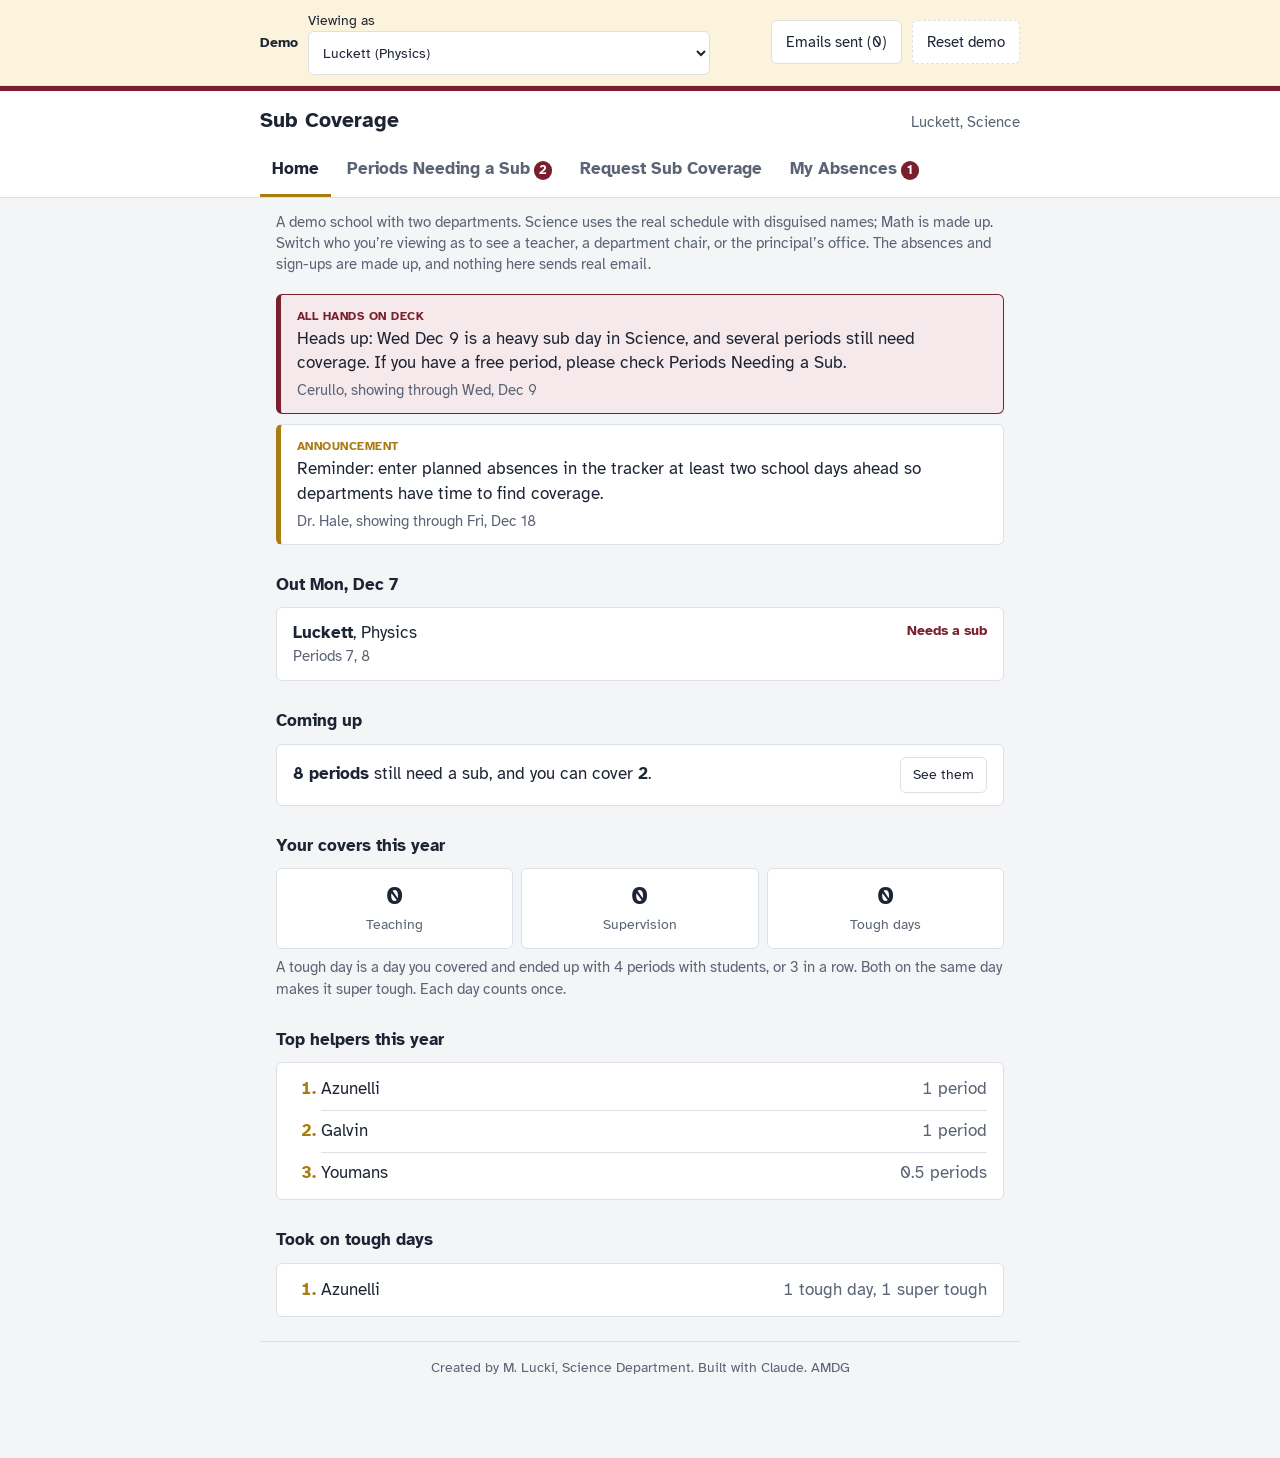
==== sub-tracker/index.html @ d4decafa "add sub coverage demo" ====
<!DOCTYPE html>
<html lang="en">
<head>
<meta charset="utf-8">
<meta name="viewport" content="width=device-width, initial-scale=1, viewport-fit=cover">
<title>Sub Coverage – Demo</title>
<meta name="robots" content="noindex">
<meta name="color-scheme" content="light only">
<link rel="preconnect" href="https://fonts.googleapis.com">
<link href="https://fonts.googleapis.com/css2?family=Atkinson+Hyperlegible:wght@400;700&display=swap" rel="stylesheet">
<style>
:root{
  --bg:#F4F5F7; --surface:#FFFFFF; --ink:#1D2433; --muted:#5B6475; --line:#DCE0E7;
  --maroon:#7A1F2E; --maroon-soft:#F6E9EB; --gold:#A87C12; --gold-soft:#FBF3DC;
  --ok:#2E6B4E; --ok-soft:#E5F2EA; --warn:#9A5200; --cell:#2A3142;
  --need:#2F5E9E; --can:#2E7D4F; --classfill:#C9CED7; --stripe:#9AA2AF;
  color-scheme:light;
}
/* Light mode only, on purpose */
*{box-sizing:border-box}
:root{box-sizing:border-box;padding-top:env(safe-area-inset-top,0px);padding-bottom:env(safe-area-inset-bottom,0px)}
html{scroll-padding-top:env(safe-area-inset-top,0px)}
.demobar{background:var(--gold-soft);border-bottom:1px solid var(--line);padding:10px 16px}
.demobar .in{max-width:760px;margin:0 auto;display:flex;flex-wrap:wrap;gap:10px;align-items:center}
.demobar b{font-size:.9rem}
.demobar select{width:auto;min-width:210px;padding:8px 10px;min-height:44px}
.demobar .grow{flex:1}
.intro{max-width:760px;margin:14px auto 0;padding:0 16px;color:var(--muted);font-size:.92rem}
.mailpanel{position:fixed;inset:0;background:rgba(0,0,0,.45);display:none;z-index:20;padding:calc(env(safe-area-inset-top,0px) + 16px) 12px 16px}
.mailpanel.open{display:block}
.mailbox{max-width:640px;margin:0 auto;max-height:100%;overflow:auto;background:var(--surface);border-radius:10px;border:1px solid var(--line)}
.mailhead{position:sticky;top:0;background:var(--surface);display:flex;justify-content:space-between;align-items:center;padding:12px 16px;border-bottom:1px solid var(--line)}
.mail{padding:12px 16px;border-bottom:1px solid var(--line);font-size:.92rem}
.mail .to{color:var(--muted);font-size:.85rem}
.mail .body{margin-top:6px}
.mail .body ul{margin:6px 0;padding-left:20px}
.mail .body a{color:var(--maroon)}
body{margin:0;background:var(--bg);color:var(--ink);
  font:17px/1.45 "Atkinson Hyperlegible",-apple-system,"Segoe UI",Roboto,sans-serif;-webkit-text-size-adjust:100%}
header{background:var(--surface);border-top:5px solid var(--maroon);border-bottom:1px solid var(--line);padding:14px 18px 0}
.top{max-width:760px;margin:0 auto;display:flex;align-items:baseline;justify-content:space-between;gap:12px;flex-wrap:wrap}
h1{font-size:1.3rem;margin:0}
#who{color:var(--muted);font-size:.95rem}
nav{max-width:760px;margin:12px auto 0;display:flex;gap:4px;overflow-x:auto}
nav button{border:0;background:none;color:var(--muted);font:inherit;font-weight:700;padding:10px 12px 12px;
  border-bottom:3px solid transparent;cursor:pointer;white-space:nowrap;border-radius:0;min-height:44px}
nav button[aria-current="true"]{color:var(--ink);border-bottom-color:var(--gold)}
.badge{display:inline-block;min-width:1.4em;padding:0 .35em;margin-left:4px;border-radius:9px;background:var(--maroon);color:var(--surface);font-size:.8rem;text-align:center}
main{max-width:760px;margin:0 auto;padding:18px 16px 24px}
footer{max-width:760px;margin:0 auto;padding:16px 16px 80px;border-top:1px solid var(--line);color:var(--muted);font-size:.85rem;text-align:center}
h2{font-size:1.05rem;margin:28px 0 10px}
h2:first-child{margin-top:4px}
.hint{color:var(--muted);font-size:.92rem;margin:0 0 12px}
.slot{background:var(--surface);border:1px solid var(--line);border-left:5px solid var(--maroon);border-radius:6px;padding:14px 16px;margin-bottom:12px}
.slot.half{border-left-color:var(--gold)}
.slot.done{border-left-color:var(--ok)}
.when{font-weight:700}
.day{font-size:.8rem;font-weight:700;padding:1px 8px;border-radius:10px;margin:0 4px;vertical-align:1px}
.day.maroon{background:var(--maroon-soft);color:var(--maroon)}
.day.gold{background:var(--gold-soft);color:var(--gold)}
.what{margin-top:2px}
.meta{color:var(--muted);font-size:.92rem;margin-top:4px}
.notes{margin-top:8px;font-size:.95rem;overflow-wrap:anywhere}
.notes a{color:var(--maroon)}
.tags{display:flex;flex-wrap:wrap;gap:6px;margin-top:8px}
.tag{font-size:.82rem;padding:2px 9px;border-radius:10px;border:1px solid var(--line);color:var(--muted)}
.tag.sub{border-color:var(--ok);color:var(--ok)}
.tag.same{border-color:var(--gold);color:var(--gold)}
.warn{color:var(--warn);font-size:.92rem;margin-top:6px;font-weight:700}
.status{float:right;font-size:.85rem;font-weight:700;color:var(--maroon)}
.half .status{color:var(--gold)} .done .status{color:var(--ok)}
.actions{display:flex;flex-wrap:wrap;gap:8px;margin-top:12px}
button{font:inherit;font-size:.95rem;padding:10px 14px;min-height:44px;border-radius:6px;border:1px solid var(--line);
  background:var(--surface);color:var(--ink);cursor:pointer}
button.primary{background:var(--maroon);border-color:var(--maroon);color:var(--surface);font-weight:700}
button.quiet{border-style:dashed}
button.danger{color:var(--maroon)}
button.small{min-height:36px;padding:6px 12px;font-size:.88rem}
button:focus-visible,input:focus-visible,textarea:focus-visible,select:focus-visible,summary:focus-visible{outline:3px solid var(--gold);outline-offset:2px}
body.busy button{opacity:.55;pointer-events:none}

/* Day strip: the person's day with this cover added */
.strip{display:inline-flex;gap:3px;margin-top:8px;vertical-align:middle}
.cell{width:30px;height:30px;border-radius:4px;border:1.5px solid var(--cell);position:relative;display:flex;align-items:center;justify-content:center;font-size:.72rem;font-weight:700;color:var(--muted)}
.cell i{position:absolute;top:-1px;left:3px;font-style:normal;font-size:.6rem;font-weight:400;color:var(--muted)}
.cell.class{background:var(--classfill);border-color:var(--classfill)}
.cell.cover{background:repeating-linear-gradient(45deg,var(--stripe) 0 3px,transparent 3px 7px);border-color:var(--stripe);border-style:dashed}
.cell.new{background:var(--can);border-color:var(--can)}
.cell.class i{color:var(--ink)}
.cell.new i{color:var(--surface)}
.cell.lunch{border-style:dotted}
.legend{display:flex;flex-wrap:wrap;gap:14px;font-size:.85rem;color:var(--muted);margin:-4px 0 14px}
.legend span{display:inline-flex;align-items:center;gap:6px}
.legend .cell{width:16px;height:16px}

.people{list-style:none;padding:0;margin:8px 0 0}
.people li{padding:10px 0;border-top:1px solid var(--line)}
.people li:first-child{border-top:0}
.person{display:flex;justify-content:space-between;gap:10px;align-items:center;flex-wrap:wrap}
details{margin-top:10px}
summary{cursor:pointer;font-weight:700;color:var(--maroon);padding:6px 0}

/* Request form */
.field{margin-bottom:16px}
.field label{display:block;font-weight:700;margin-bottom:6px}
input[type=date],input[type=month],textarea,input[type=text],select{font:inherit;width:100%;padding:10px 12px;border:1px solid var(--line);border-radius:6px;background:var(--surface);color:var(--ink)}
textarea{min-height:70px;resize:vertical}
.seg{display:inline-flex;border:1px solid var(--line);border-radius:6px;overflow:hidden}
.seg button{border:0;border-radius:0;min-width:96px}
.seg button + button{border-left:1px solid var(--line)}
.seg button[aria-pressed="true"]{background:var(--ink);color:var(--surface);font-weight:700}
.dayblock{border:1px solid var(--line);border-radius:8px;padding:14px;margin-bottom:14px;background:var(--bg)}
.dayhead{display:flex;justify-content:space-between;align-items:center;margin-bottom:10px}
.prow{background:var(--surface);border:1px solid var(--line);border-radius:6px;padding:12px 14px;margin-bottom:8px}
.prow.on{border-color:var(--maroon);box-shadow:inset 4px 0 0 var(--maroon)}
.prow .ptoggle{width:100%;text-align:left;border:0;padding:4px 0;min-height:40px;background:none;display:flex;justify-content:space-between;align-items:center}
.check{width:24px;height:24px;border:2px solid var(--line);border-radius:5px;display:inline-flex;align-items:center;justify-content:center;font-weight:700;flex:none}
.on .check{background:var(--maroon);border-color:var(--maroon);color:var(--surface)}
.pdetail{margin-top:10px;display:grid;gap:10px}
.inline{display:flex;align-items:center;gap:10px;font-weight:400}
.inline input{width:22px;height:22px}

/* Home: announcements + who's out */
.ann{background:var(--surface);border:1px solid var(--line);border-left:5px solid var(--gold);border-radius:6px;padding:12px 16px;margin-bottom:10px}
.ann.urgent{border-color:var(--maroon);border-left-width:5px;background:var(--maroon-soft)}
.ann .lvl{font-size:.78rem;font-weight:700;letter-spacing:.04em;text-transform:uppercase;color:var(--gold)}
.ann.urgent .lvl{color:var(--maroon)}
.ann .msg{margin-top:2px;white-space:pre-wrap;overflow-wrap:anywhere}
.ann .msg a{color:var(--maroon)}
.outlist{background:var(--surface);border:1px solid var(--line);border-radius:6px;list-style:none;margin:0;padding:4px 16px}
.outlist li{padding:9px 0;border-top:1px solid var(--line);display:flex;justify-content:space-between;gap:10px;flex-wrap:wrap}
.outlist li:first-child{border-top:0}
.ok{color:var(--ok);font-weight:700;font-size:.88rem}
.needs{color:var(--maroon);font-weight:700;font-size:.88rem}
.callout{display:flex;justify-content:space-between;align-items:center;gap:12px;flex-wrap:wrap;background:var(--surface);border:1px solid var(--line);border-radius:6px;padding:12px 16px}

/* Calendar view of periods needing a sub */
.calday{background:var(--surface);border:1px solid var(--line);border-radius:6px;padding:12px 14px;margin-bottom:10px}
.calrow{display:grid;grid-template-columns:7.5em 1fr;align-items:center;gap:8px;margin-top:8px}
.calrow .lab{font-size:.85rem;color:var(--muted)}
.chips{display:flex;gap:6px}
.chip{width:38px;height:38px;border-radius:6px;border:1.5px solid var(--line);display:flex;align-items:center;justify-content:center;font-weight:700;position:relative;color:var(--muted);font-size:.9rem}
.chip.need{background:var(--need);border-color:var(--need);color:var(--surface)}
.chip.can{background:var(--can);border-color:var(--can);color:var(--surface)}
.chip.class{background:var(--classfill);border-color:var(--classfill);color:var(--ink)}
.chip.cover{background:repeating-linear-gradient(45deg,var(--stripe) 0 4px,transparent 4px 9px);border-color:var(--stripe);border-style:dashed;color:var(--ink)}
.chip.lunch{border-style:dotted}
.chip.lunch::after{content:"L";position:absolute;bottom:1px;right:4px;font-size:.6rem;font-weight:400}
.chip.free{opacity:.6}
.outday{font-size:.9rem;color:var(--muted);font-style:italic}
.chip sup{position:absolute;top:-7px;right:-7px;background:var(--ink);color:var(--surface);border-radius:9px;font-size:.68rem;min-width:18px;height:18px;line-height:18px;text-align:center;padding:0 4px}
.filterbar{display:flex;justify-content:space-between;align-items:center;gap:10px;flex-wrap:wrap;background:var(--gold-soft);border-radius:6px;padding:8px 12px;margin-bottom:12px}

/* Thanks board */
.stats{display:grid;grid-template-columns:repeat(3,1fr);gap:8px}
.stat{background:var(--surface);border:1px solid var(--line);border-radius:6px;padding:12px;text-align:center}
.stat b{display:block;font-size:1.6rem;line-height:1.2}
.stat span{color:var(--muted);font-size:.85rem}
ol.board{background:var(--surface);border:1px solid var(--line);border-radius:6px;margin:0;padding:6px 16px 6px 44px}
ol.board li{padding:8px 0;border-top:1px solid var(--line)}
ol.board li:first-child{border-top:0}
ol.board li::marker{color:var(--gold);font-weight:700}
ol.board .n{float:right;font-variant-numeric:tabular-nums;color:var(--muted)}

.scroll{overflow-x:auto}
table{width:100%;border-collapse:collapse;background:var(--surface);border:1px solid var(--line)}
th,td{padding:9px 10px;text-align:left;border-bottom:1px solid var(--line);white-space:nowrap}
th{font-size:.85rem;color:var(--muted)}
td.n,th.n{text-align:right;font-variant-numeric:tabular-nums}
tr.me td{background:var(--gold-soft);font-weight:700}
.empty{color:var(--muted);background:var(--surface);border:1px dashed var(--line);border-radius:6px;padding:18px;text-align:center}
#toast{position:fixed;left:50%;bottom:20px;transform:translateX(-50%);max-width:92%;background:var(--ink);color:var(--surface);
  padding:12px 18px;border-radius:8px;font-size:.95rem;display:none;z-index:9}
#toast.err{background:var(--maroon)}
</style>
</head>
<body>

<div class="demobar"><div class="in">
  <b>Demo</b><label for="as" class="grow" style="font-size:.9rem">Viewing as
  <select id="as"></select></label>
  <button id="mailbtn">Emails sent (<span id="mailn">0</span>)</button>
  <button id="resetbtn" class="quiet">Reset demo</button>
</div></div>
<header>
  <div class="top"><h1>Sub Coverage</h1><div id="who"></div></div>
  <nav id="nav"></nav>
</header>
<p class="intro">A demo school with two departments. Science uses the real schedule with disguised names; Math is made up. Switch who you’re viewing as to see a teacher, a department chair, or the principal’s office. The absences and sign-ups are made up, and nothing here sends real email.</p>
<main id="view"><p class="hint">Loading…</p></main>
<footer>Created by M. Lucki, Science Department. Built with Claude. AMDG</footer>
<div class="mailpanel" id="mailpanel"><div class="mailbox"><div class="mailhead"><b>Emails the app would have sent</b><button id="mailclose">Close</button></div><div id="maillist"></div></div></div>
<div id="toast" role="status"></div>


<script>
/* ===== Demo environment: stands in for Google Sheets, Gmail and sign-in ===== */
var DEMO_USER = 'lucki@demo.school';
var DEMO_OWNER = 'lucki@demo.school';
var DEMO_MAIL = [];
function DemoSheet(name){this.name=name;this.d=[];}
DemoSheet.prototype={
  getName:function(){return this.name;},
  getLastRow:function(){var n=this.d.length;while(n>0&&this.d[n-1].every(function(v){return v===''||v==null;}))n--;return n;},
  getMaxRows:function(){return Math.max(1000,this.d.length);},
  ensure:function(r,c){while(this.d.length<r)this.d.push([]);this.d.forEach(function(row){while(row.length<c)row.push('');});},
  getRange:function(r,c,nr,nc){nr=nr||1;nc=nc||1;var s=this;s.ensure(r+nr-1,c+nc-1);
    return{getValues:function(){return s.d.slice(r-1,r-1+nr).map(function(row){return row.slice(c-1,c-1+nc);});},
      getDisplayValues:function(){return this.getValues().map(function(row){return row.map(function(v){return v==null?'':String(v);});});},
      setValues:function(v){v.forEach(function(row,i){row.forEach(function(x,j){s.d[r-1+i][c-1+j]=x;});});return this;},
      setValue:function(x){s.d[r-1][c-1]=x;return this;},
      setFontWeight:function(){return this;},setNumberFormat:function(){return this;},
      clearContent:function(){for(var i=0;i<nr;i++)for(var j=0;j<nc;j++)s.d[r-1+i][c-1+j]='';return this;}};},
  appendRow:function(row){var n=this.getLastRow();this.ensure(n+1,row.length);var s=this;row.forEach(function(x,j){s.d[n][j]=x;});},
  setFrozenRows:function(){},clear:function(){this.d=[];}
};
var DEMO_SS={sheets:{},getSheetByName:function(n){return this.sheets[n]||null;},insertSheet:function(n){return this.sheets[n]=new DemoSheet(n);},getSheets:function(){var o=this.sheets;return Object.keys(o).map(function(k){return o[k];});}};
var SpreadsheetApp={getActiveSpreadsheet:function(){return DEMO_SS;},flush:function(){},getUi:function(){return{alert:function(){}};}};
var Session={getScriptTimeZone:function(){return 'local';},getActiveUser:function(){return{getEmail:function(){return DEMO_USER;}};},getEffectiveUser:function(){return{getEmail:function(){return DEMO_OWNER;}};}};
var Utilities={
  getUuid:function(){return (Math.random().toString(16).slice(2)+'00000000').slice(0,12);},
  formatDate:function(d,tz,f){var p=function(n){return('0'+n).slice(-2);};
    var DN=['Sun','Mon','Tue','Wed','Thu','Fri','Sat'],MN=['Jan','Feb','Mar','Apr','May','Jun','Jul','Aug','Sep','Oct','Nov','Dec'];
    if(f==='yyyy-MM-dd')return d.getFullYear()+'-'+p(d.getMonth()+1)+'-'+p(d.getDate());
    if(f==='EEE MMM d')return DN[d.getDay()]+' '+MN[d.getMonth()]+' '+d.getDate();
    return d.getFullYear()+'-'+p(d.getMonth()+1)+'-'+p(d.getDate())+' '+p(d.getHours())+':'+p(d.getMinutes());}
};
var MailApp={sendEmail:function(o){DEMO_MAIL.unshift({to:o.to,subject:o.subject,html:o.htmlBody,from:o.name,replyTo:o.replyTo||'',at:new Date()});}};
var ScriptApp={getService:function(){return{getUrl:function(){return '#';}};}};
var LockService={getScriptLock:function(){return{waitLock:function(){},releaseLock:function(){}};}};

/** @OnlyCurrentDoc */
// Science Sub Coverage Tracker, created by M. Lucki (built with Claude)
/**
 * Google Apps Script, bound to a Google Sheet. See SETUP.md and TESTING.md.
 *
 * Tabs you edit:   Schedule tabs (pasted, one per department: "Schedule - Science"), Roster, Calendar, Settings
 * Tabs the app writes: Slots, Signups, Announcements, Payroll YYYY-MM (reports)
 */

const CONFIG = {
  SCHEDULE_PREFIX: 'Schedule',   // tabs named "Schedule" or "Schedule - <Department>"
  FIRST_TEACHER_ROW: 3,        // first teacher's top row
  ROWS_PER_TEACHER: 2,         // top row = class, bottom row = room
  NAME_COL: 1,                 // column A
  PERIOD_COLS: { 1: 2, 2: 3, 3: 4, 4: 5, 5: 6, 6: 8, 7: 9, 8: 10, 9: 11, 10: 12 }, // B–F, H–L
  DAYS: { Maroon: [1, 2, 3, 4, 5], Gold: [6, 7, 8, 9, 10] },
  LUNCH: { Maroon: [3, 4], Gold: [8, 9] },  // everyone gets one whole period of the two for lunch
  DEPT_PERIODS: { 'Science': 2, '': 2 },  // each department's shared planning period (label only)
  // Set up fills in Subject from class codes using these rules (first match wins).
  // Codes that match nothing are listed after Set up so you can fill them in by hand.
  SUBJECT_RULES: [
    [/^AP ?C$/i, 'Physics'],            // AP Physics C
    [/^AP ?1$/i, 'Physics'],
    [/^AP ?Chem/i, 'Chemistry'],
    [/^AP ?B(io)?$/i, 'Biology'],
    [/^(AP|H)?ES$/i, 'Environmental Science'],
    [/^IED$/i, 'Engineering'],          // Intro to Engineering Design
    [/^HAP$/i, 'Anatomy & Physiology'], // Honors Anatomy & Physiology
    [/^Bt$/i, 'Biotechnology'],
    [/^F$/i, 'Forensics'],
    [/^R$/i, 'Robotics'],
    [/^Video/i, 'Video Production'],
    [/^Makers?$/i, 'Makers'],
    [/^(H |AP )?(Alg|Geo|Precalc|Calc|Stats|Discrete)/i, 'Math'],
    [/^P\d/i, 'Physics'],
    [/^B\d/i, 'Biology'],
    [/^C\d/i, 'Chemistry']
  ],
  IGNORE_CODES: /^(sub|osh)$/i         // duties, not classes (Help Lab is detected from the second line)
};

const TABLES = {
  roster: {
    name: 'Roster', text: true,
    headers: ['Teacher #', 'Name', 'Email', 'Subject', 'Maroon Lunch', 'Gold Lunch', 'Active', 'Role', 'Department'],
    keys: ['num', 'name', 'email', 'subject', 'lunchMaroon', 'lunchGold', 'active', 'role', 'dept']
  },
  slots: {
    name: 'Slots', text: true,
    headers: ['Slot ID', 'Request ID', 'Created', 'Requester', 'Date', 'Day', 'Period', 'Class', 'Room', 'Type', 'Notes', 'Status', 'Created By'],
    keys: ['id', 'requestId', 'created', 'requester', 'date', 'day', 'period', 'cls', 'room', 'type', 'notes', 'status', 'createdBy']
  },
  signups: {
    name: 'Signups', text: true,
    headers: ['Signup ID', 'Slot ID', 'Email', 'Kind', 'Created', 'Status', 'Assigned By', 'Periods With Students', 'In A Row', 'Tough'],
    keys: ['id', 'slotId', 'email', 'kind', 'created', 'status', 'assignedBy', 'loadTotal', 'loadRun', 'tough']
  },
  announcements: {
    name: 'Announcements', text: true,
    headers: ['ID', 'Created', 'Posted By', 'Message', 'Level', 'Show Until', 'Status', 'Department'],
    keys: ['id', 'created', 'by', 'message', 'level', 'until', 'status', 'dept']
  },
  calendar: { name: 'Calendar', headers: ['Date', 'Day'], keys: ['date', 'day'] },
  settings: { name: 'Settings', headers: ['Setting', 'Value', 'Notes'], keys: ['key', 'value', 'notes'] }
};

const DEFAULT_SETTINGS = [
  ['Sender name', 'Sub Coverage', 'Name shown as the sender on every email'],
  ['Reply-to email', '', 'Replies to tracker emails go here (for example the department chair). Blank = whoever deployed it.'],
  ['Reminder days before', '2', 'Requesters and admins get a morning email about uncovered periods this many days out'],
  ['Count covers since', '', 'Tally and thanks board only count covers on or after this date. Change it each semester.'],
  ['Thanks board size', '5', 'How many names each thanks list shows']
];

const KINDS = { FULL: 'Full', FIRST: 'First half', SECOND: 'Second half', BACKUP: 'Backup' };

/* ---------- Entry points ---------- */

function onOpen() {
  SpreadsheetApp.getUi().createMenu('Sub Tracker')
    .addItem('Set up / refresh roster from Schedule', 'setupTracker')
    .addItem('Fill calendar with Maroon/Gold days', 'fillCalendar')
    .addItem('Turn on daily reminder emails', 'installDailyTrigger')
    .addToUi();
}

function doGet() {
  return HtmlService.createHtmlOutputFromFile('Index')
    .setTitle('Sub Coverage')
    .addMetaTag('viewport', 'width=device-width, initial-scale=1');
}

/* ---------- Small helpers ---------- */

function tz_() { return Session.getScriptTimeZone(); }
function fmtDate_(d) { return Utilities.formatDate(d, tz_(), 'yyyy-MM-dd'); }
function today_() { return fmtDate_(new Date()); }
function nowStr_() { return Utilities.formatDate(new Date(), tz_(), 'yyyy-MM-dd HH:mm'); }
function newId_() { return Utilities.getUuid().slice(0, 8); }
function pad2_(n) { return ('0' + n).slice(-2); }
function dateObj_(s) { const p = s.split('-').map(Number); return new Date(p[0], p[1] - 1, p[2], 12); }
function niceDate_(s) { return Utilities.formatDate(dateObj_(s), tz_(), 'EEE MMM d'); }
function ordinal_(n) { return n + (n === 1 ? 'st' : n === 2 ? 'nd' : n === 3 ? 'rd' : 'th'); }
function esc_(s) { return String(s).replace(/[&<>"]/g, c => ({ '&': '&amp;', '<': '&lt;', '>': '&gt;', '"': '&quot;' }[c])); }

// Accepts Date objects, 2026-11-20, 11/20/2026, 11/20/26
function normDate_(v) {
  if (v instanceof Date) return fmtDate_(v);
  const s = String(v || '').trim();
  let m = s.match(/^(\d{4})-(\d{1,2})-(\d{1,2})$/);
  if (m) return m[1] + '-' + pad2_(m[2]) + '-' + pad2_(m[3]);
  m = s.match(/^(\d{1,2})\/(\d{1,2})\/(\d{2,4})$/);
  if (m) { let y = Number(m[3]); if (y < 100) y += 2000; return y + '-' + pad2_(m[1]) + '-' + pad2_(m[2]); }
  return '';
}

function withLock_(fn) {
  const lock = LockService.getScriptLock();
  lock.waitLock(20000);
  try { return fn(); } finally { lock.releaseLock(); }
}

/* ---------- Sheet tables ---------- */

function table_(t) {
  const ss = SpreadsheetApp.getActiveSpreadsheet();
  let sh = ss.getSheetByName(t.name);
  const fresh = !sh;
  if (fresh) sh = ss.insertSheet(t.name);
  const cur = sh.getRange(1, 1, 1, t.headers.length).getValues()[0].map(String);
  if (fresh || cur.join('|') !== t.headers.join('|')) {
    sh.getRange(1, 1, 1, t.headers.length).setValues([t.headers]).setFontWeight('bold');
    sh.setFrozenRows(1);
    // Plain text so dates and periods aren't reformatted
    if (t.text && sh.getMaxRows() > 1) sh.getRange(2, 1, sh.getMaxRows() - 1, t.headers.length).setNumberFormat('@');
  }
  return sh;
}

function readTable_(t) {
  const sh = table_(t);
  const n = sh.getLastRow() - 1;
  if (n < 1) return [];
  return sh.getRange(2, 1, n, t.keys.length).getValues().map((r, i) => {
    const o = { _row: i + 2 };
    t.keys.forEach((k, j) => { o[k] = r[j] instanceof Date ? fmtDate_(r[j]) : String(r[j]).trim(); });
    return o;
  }).filter(o => o[t.keys[0]] !== '');
}

function appendRow_(t, obj) {
  table_(t).appendRow(t.keys.map(k => (obj[k] === undefined ? '' : String(obj[k]))));
}

function setCells_(t, row, obj) {
  const sh = table_(t);
  Object.keys(obj).forEach(k => sh.getRange(row, t.keys.indexOf(k) + 1).setValue(String(obj[k])));
}

let SETTINGS_ = null;
function settings_() {
  if (SETTINGS_) return SETTINGS_;
  const s = {};
  DEFAULT_SETTINGS.forEach(d => { s[d[0]] = d[1]; });
  readTable_(TABLES.settings).forEach(r => { if (r.value !== '') s[r.key] = r.value; });
  SETTINGS_ = {
    senderName: s['Sender name'] || 'Sub Coverage',
    replyTo: String(s['Reply-to email'] || '').trim(),
    remindDays: Number(s['Reminder days before']) || 2,
    since: normDate_(s['Count covers since']),
    boardSize: Number(s['Thanks board size']) || 5
  };
  return SETTINGS_;
}

function ensureSettings_() {
  const have = {};
  readTable_(TABLES.settings).forEach(r => { have[r.key] = 1; });
  DEFAULT_SETTINGS.forEach(d => { if (!have[d[0]]) table_(TABLES.settings).appendRow(d); });
}

function calendarMap_() {
  const m = {};
  readTable_(TABLES.calendar).forEach(r => {
    const d = normDate_(r.date), v = String(r.day || '').trim();
    if (!d || !v) return;
    m[d] = /^m/i.test(v) ? 'Maroon' : /^g/i.test(v) ? 'Gold' : 'No school';
  });
  return m;
}

// First school day on or after start (skips weekends and "No school" days)
function schoolDayFrom_(cal, start) {
  const d = dateObj_(start);
  for (let i = 0; i < 21; i++) {
    const s = fmtDate_(d), wd = d.getDay();
    if (wd > 0 && wd < 6 && cal[s] !== 'No school') return s;
    d.setDate(d.getDate() + 1);
  }
  return start;
}

/* ---------- Schedule + roster ---------- */

// Reads every tab named "Schedule" or "Schedule - <Department>"
function readSchedule_() {
  const ss = SpreadsheetApp.getActiveSpreadsheet();
  const pre = CONFIG.SCHEDULE_PREFIX;
  const tabs = ss.getSheets().filter(sh => { const n = sh.getName().trim(); return n === pre || n.indexOf(pre + ' - ') === 0; });
  if (!tabs.length) throw new Error('No schedule tab found. Paste each department’s schedule into a tab named like "' + pre + ' - Science".');
  const lastCol = Math.max.apply(null, Object.keys(CONFIG.PERIOD_COLS).map(p => CONFIG.PERIOD_COLS[p]));
  const teachers = [];
  let num = 1;
  tabs.forEach(sh => {
    const n = sh.getName().trim(), dept = n === pre ? '' : n.slice(pre.length + 3).trim();
    const vals = sh.getRange(1, 1, Math.max(sh.getLastRow(), 1), lastCol).getDisplayValues();
    for (let r = CONFIG.FIRST_TEACHER_ROW - 1; r < vals.length; r += CONFIG.ROWS_PER_TEACHER) {
      const top = vals[r], bot = vals[r + 1] || [];
      const cells = {};
      let any = false;
      Object.keys(CONFIG.PERIOD_COLS).forEach(p => {
        const c = CONFIG.PERIOD_COLS[p] - 1;
        const code = String(top[c] || '').trim(), detail = String(bot[c] || '').trim();
        cells[p] = { code, detail };
        if (code || detail) any = true;
      });
      const name = String(top[CONFIG.NAME_COL - 1] || '').trim();
      if (cells[1].code === '1' && cells[2].code === '2') break; // footer row of period numbers
      if (!any && !name) break;
      teachers.push({ num, name: name || ('Teacher ' + num), dept, cells });
      num++;
    }
  });
  return teachers;
}

function rosterKey_(dept, name) { return (String(dept || '') + '|' + String(name || '')).toLowerCase().trim(); }
function isHelpLab_(cell) { return !!cell && /help lab/i.test(cell.detail || cell.code || ''); }

// 'free' (blank), 'sub' (assigned sub period), or 'busy' (class, help lab, duty…)
function kind_(cell) {
  const text = cell ? (cell.code || cell.detail) : '';
  if (!text) return 'free';
  if (/^sub$/i.test(text)) return 'sub';
  return 'busy';
}

// Subjects from a teacher's class codes: { subjects: 'Physics, Engineering', unknown: ['R/R'] }
function guessSubjects_(t) {
  const found = [], unknown = [];
  Object.keys(t.cells).forEach(p => {
    const code = t.cells[p].code, detail = t.cells[p].detail;
    if (!code || CONFIG.IGNORE_CODES.test(code) || /help lab/i.test(detail)) return;
    // "F/F" or "Bt/F" = one class each semester; check each part
    code.split('/').map(x => x.trim()).filter(Boolean).forEach(part => {
      const rule = CONFIG.SUBJECT_RULES.find(r => r[0].test(part));
      if (rule) { if (found.indexOf(rule[1]) < 0) found.push(rule[1]); }
      else if (unknown.indexOf(part) < 0) unknown.push(part);
    });
  });
  return { subjects: found.join(', '), unknown };
}

// "B6 in room 221", but "9A Help Lab" or "Maker Space" when the second line isn't a room number
function where_(cls, room) {
  if (!room) return cls || 'class';
  return /\d/.test(room) ? (cls || 'class') + ' in room ' + room : (cls ? cls + ' ' : '') + room;
}

// Lunch is whichever of the two lunch periods isn't a class. A Help Lab marks the lunch period
// (it runs during lunch); a free period beats a Sub period. Blank if it can't tell.
function guessLunch_(t, day) {
  const score = c => isHelpLab_(c) ? 3 : kind_(c) === 'free' ? 2 : kind_(c) === 'sub' ? 1 : 0;
  const a = CONFIG.LUNCH[day][0], b = CONFIG.LUNCH[day][1];
  const sa = score(t.cells[a]), sb = score(t.cells[b]);
  if (sa === sb) return '';
  return String(sa > sb ? a : b);
}

function setupTracker() {
  Object.keys(TABLES).forEach(k => table_(TABLES[k]));
  ensureSettings_();
  const sched = readSchedule_();
  const old = {}, used = {};
  readTable_(TABLES.roster).forEach(r => { old[rosterKey_(r.dept, r.name)] = r; });
  const unknownCodes = [];
  const rows = sched.map(t => {
    const k = rosterKey_(t.dept, t.name), o = old[k] || {};
    used[k] = 1;
    const g = guessSubjects_(t);
    g.unknown.forEach(c => { if (unknownCodes.indexOf(c) < 0) unknownCodes.push(c); });
    return [t.num, t.name, o.email || '', o.subject || g.subjects, o.lunchMaroon || guessLunch_(t, 'Maroon'),
      o.lunchGold || guessLunch_(t, 'Gold'), o.active || 'Yes', o.role || '', t.dept].map(String);
  });
  // Keep people you added by hand who aren't on a schedule (for example the principal's office)
  let n = rows.length;
  Object.keys(old).forEach(k => {
    const o = old[k];
    if (used[k] || !o.email) return;
    rows.push([++n, o.name, o.email, o.subject, o.lunchMaroon, o.lunchGold, o.active || 'Yes', o.role, o.dept].map(String));
  });
  const sh = table_(TABLES.roster);
  if (sh.getLastRow() > 1) sh.getRange(2, 1, sh.getLastRow() - 1, TABLES.roster.keys.length).clearContent();
  if (rows.length) sh.getRange(2, 1, rows.length, rows[0].length).setValues(rows);
  const unknown = rows.filter((r, i) => i < sched.length && (!r[4] || !r[5])).length;
  const depts = sched.map(t => t.dept).filter((d, i, a) => d && a.indexOf(d) === i);
  SpreadsheetApp.getUi().alert('Found ' + sched.length + ' teachers' + (depts.length ? ' in ' + depts.join(', ') : '') + '.' +
    '\n\nOn the Roster tab, fill in Email for each person and check their Subject. In Role, type Admin for each department chair and Master for anyone (such as the principal’s office) who should see every department.' +
    ' People who aren’t on a schedule can be added as extra rows; give them a Department.' +
    (unknown ? '\n\n' + unknown + ' people have a blank lunch period (the app couldn’t tell which lunch period is theirs). Fill in 3 or 4 (Maroon) and 8 or 9 (Gold).' : '') +
    (unknownCodes.length ? '\n\nThese class codes didn’t match a subject, so check those teachers’ Subject by hand: ' + unknownCodes.join(', ') : '') +
    '\n\nCheck the Settings tab too.');
}

function fillCalendar() {
  const ui = SpreadsheetApp.getUi();
  const ask = q => { const r = ui.prompt('Fill calendar', q, ui.ButtonSet.OK_CANCEL); return r.getSelectedButton() === ui.Button.OK ? r.getResponseText().trim() : null; };
  const s = ask('First date to fill (for example 11/30/2026):'); if (s === null) return;
  const start = normDate_(s); if (!start) { ui.alert('Couldn’t read that date. Use a format like 11/30/2026.'); return; }
  const d = ask('Is ' + niceDate_(start) + ' a Maroon or Gold day?'); if (d === null) return;
  let day = /^m/i.test(d) ? 'Maroon' : /^g/i.test(d) ? 'Gold' : '';
  if (!day) { ui.alert('Type Maroon or Gold.'); return; }
  const e = ask('Last date to fill (for example 1/22/2027):'); if (e === null) return;
  const end = normDate_(e); if (!end || end < start) { ui.alert('The last date needs to be on or after the first date.'); return; }
  const keep = {};
  readTable_(TABLES.calendar).forEach(r => { const k = normDate_(r.date); if (k && (k < start || k > end)) keep[k] = r.day; });
  const gen = {};
  let count = 0;
  for (let dt = dateObj_(start); fmtDate_(dt) <= end; dt.setDate(dt.getDate() + 1)) {
    const wd = dt.getDay();
    if (wd === 0 || wd === 6) continue;
    gen[fmtDate_(dt)] = day; count++;
    day = day === 'Maroon' ? 'Gold' : 'Maroon';
  }
  const all = Object.assign({}, keep, gen);
  const keys = Object.keys(all).sort();
  const sh = table_(TABLES.calendar);
  if (sh.getLastRow() > 1) sh.getRange(2, 1, sh.getLastRow() - 1, 2).clearContent();
  if (keys.length) {
    sh.getRange(2, 1, keys.length, 2).setValues(keys.map(k => [dateObj_(k), all[k]]));
    sh.getRange(2, 1, keys.length, 1).setNumberFormat('ddd m/d/yyyy');
  }
  ui.alert('Filled ' + count + ' weekdays.\n\nFor days off, change the Day to "No school". If the Maroon/Gold pattern shifts after a break, run this again starting from the first day back.');
}

function teachers_() {
  const byKey = {}, used = {};
  readTable_(TABLES.roster).forEach(r => { byKey[rosterKey_(r.dept, r.name)] = r; });
  const person = (r, t) => ({
    num: t ? t.num : Number(r.num) || 0, name: r.name || (t && t.name), dept: t ? t.dept : (r.dept || ''),
    email: (r.email || '').toLowerCase(), subject: r.subject || '',
    lunch: {
      Maroon: Number(r.lunchMaroon || (t ? guessLunch_(t, 'Maroon') : 0)) || 0,
      Gold: Number(r.lunchGold || (t ? guessLunch_(t, 'Gold') : 0)) || 0
    },
    active: !/^(no|n|false|0)$/i.test(r.active || 'Yes'), role: r.role || '',
    cells: t ? t.cells : {}, noSchedule: !t
  });
  const list = readSchedule_().map(t => {
    const k = rosterKey_(t.dept, t.name);
    used[k] = 1;
    return person(byKey[k] || {}, t);
  });
  // Roster rows with no schedule (for example the principal's office) can sign in but never cover
  Object.keys(byKey).forEach(k => { if (!used[k] && byKey[k].email) list.push(person(byKey[k], null)); });
  return list;
}

/* ---------- Coverage logic ---------- */

function state_() {
  const teachers = teachers_();
  const slots = readTable_(TABLES.slots);
  const slotById = {};
  slots.forEach(s => { s.period = Number(s.period); s.signups = []; slotById[s.id] = s; });
  readTable_(TABLES.signups).forEach(g => {
    if (g.status === 'Active' && slotById[g.slotId]) slotById[g.slotId].signups.push(g);
  });
  slots.forEach(s => { s.fill = fillState_(s); });
  return { teachers, slots, slotById };
}

function fillState_(s) {
  const k = s.signups.map(g => g.kind);
  const full = k.indexOf(KINDS.FULL) > -1, first = k.indexOf(KINDS.FIRST) > -1, second = k.indexOf(KINDS.SECOND) > -1;
  return { filled: full || (first && second), full, first, second, backups: k.filter(x => x === KINDS.BACKUP).length };
}

function remainingKind_(f) { return f.first ? KINDS.SECOND : f.second ? KINDS.FIRST : KINDS.FULL; }
function live_(s) { return s.status !== 'Cancelled'; }

function commitments_(st, email, date) {
  const out = [];
  st.slots.forEach(s => {
    if (!live_(s) || s.date !== date) return;
    s.signups.forEach(g => { if (g.email === email && g.kind !== KINDS.BACKUP) out.push({ period: s.period, slotId: s.id }); });
  });
  return out;
}

function isAway_(st, email, date) {
  return st.slots.some(s => live_(s) && s.date === date && s.requester === email);
}

// null if t can't cover the slot, else { tag, note, load }
// anyDept: admins may assign across departments; everyone else covers within their own.
function availability_(st, t, slot, anyDept) {
  const p = slot.period, day = slot.day;
  if (!t || !t.active || !t.email || t.noSchedule || t.email === slot.requester) return null;
  if (!anyDept) { const rq = teacherBy_(st, slot.requester); if (rq && rq.dept !== t.dept) return null; }
  if (isAway_(st, t.email, slot.date)) return null;
  const kind = kind_(t.cells[p]);
  if (kind === 'busy') return null;
  if (commitments_(st, t.email, slot.date).some(c => c.period === p && c.slotId !== slot.id)) return null;
  const tag = kind === 'sub' ? 'Sub period' : (p === CONFIG.DEPT_PERIODS[t.dept] ? 'Dept period' : 'Prep');
  return { tag, note: '', lunch: lunchInfo_(st, t, slot), load: load_(st, t, slot) };
}

// Covering a lunch period is allowed; this says whether they'd still have time to eat.
// Returns null if the slot isn't their lunch, else { eatAlt: period number or 0 }.
function lunchInfo_(st, t, slot) {
  const p = slot.period, day = slot.day, pair = CONFIG.LUNCH[day];
  if (pair.indexOf(p) < 0) return null;
  if (t.lunch[day] && t.lunch[day] !== p) return null; // their lunch is the other period
  const covering = commitments_(st, t.email, slot.date).filter(c => c.slotId !== slot.id).map(c => c.period);
  const near = pair.concat([pair[1] + 1]) // the lunch periods plus the one right after (a "double lunch")
    .filter(x => CONFIG.DAYS[day].indexOf(x) > -1 && x !== p && x !== CONFIG.DEPT_PERIODS[t.dept]);
  const alt = near.find(x => kind_(t.cells[x]) !== 'busy' && covering.indexOf(x) < 0);
  return { eatAlt: alt || 0 };
}

// The person's day if they take this slot
function load_(st, t, slot) {
  const periods = CONFIG.DAYS[slot.day];
  const covering = commitments_(st, t.email, slot.date).filter(c => c.slotId !== slot.id).map(c => c.period);
  const strip = periods.map(p => {
    if (p === slot.period) return { p, s: 'new' };
    if (kind_(t.cells[p]) === 'busy') return { p, s: 'class' };
    if (covering.indexOf(p) > -1) return { p, s: 'cover' };
    if (t.lunch[slot.day] === p) return { p, s: 'lunch' };
    return { p, s: 'free' };
  });
  let run = 0, best = 0, total = 0;
  strip.forEach(x => {
    if (x.s === 'new' || x.s === 'class' || x.s === 'cover') { run++; total++; best = Math.max(best, run); } else run = 0;
  });
  const warn = [];
  if (total >= 4) warn.push('Would be their ' + ordinal_(total) + ' period with students');
  if (best >= 3) warn.push(best + ' periods in a row');
  return { strip, total, run: best, warn };
}

// Saved with each cover so "tough day" counts survive schedule changes
function snapshot_(st, t, s) {
  const l = load_(st, t, s);
  return { loadTotal: l.total, loadRun: l.run, tough: (l.total >= 4 || l.run >= 3) ? 'Yes' : '' };
}

function tally_(st, since) {
  const t = {};
  st.teachers.forEach(x => {
    if (x.email) t[x.email] = { name: x.name, subject: x.subject, dept: x.dept, email: x.email, teaching: 0, supervision: 0, assigned: 0, tough: 0, superTough: 0 };
  });
  const days = {}; // one entry per person per date, so a day counts once
  st.slots.forEach(s => {
    if (!live_(s) || (since && s.date < since)) return;
    s.signups.forEach(g => {
      if (g.kind === KINDS.BACKUP || !t[g.email]) return;
      const amt = g.kind === KINDS.FULL ? 1 : 0.5;
      if (s.type === 'Supervision') t[g.email].supervision += amt; else t[g.email].teaching += amt;
      if (g.assignedBy) t[g.email].assigned += amt;
      const k = g.email + '|' + s.date;
      const d = days[k] = days[k] || { email: g.email, total: 0, run: 0, flag: false };
      d.total = Math.max(d.total, Number(g.loadTotal) || 0);
      d.run = Math.max(d.run, Number(g.loadRun) || 0);
      if (g.tough === 'Yes') d.flag = true;
    });
  });
  // Tough day: 4+ periods with students or 3 in a row. Super tough: both on the same day.
  Object.keys(days).forEach(k => {
    const d = days[k];
    if (d.total >= 4 || d.run >= 3 || d.flag) t[d.email].tough += 1;
    if (d.total >= 4 && d.run >= 3) t[d.email].superTough += 1;
  });
  return t;
}

// Roles: Master (every department; whoever deployed the app is always Master), Admin (their department)
function me_(st) {
  const email = String(Session.getActiveUser().getEmail() || '').toLowerCase();
  const me = st.teachers.find(x => x.email && x.email === email);
  const owner = String(Session.getEffectiveUser().getEmail() || '').toLowerCase();
  const master = !!me && (/master/i.test(me.role) || email === owner);
  return { email, me, master, admin: master || (!!me && /admin/i.test(me.role)) };
}

// Can this person manage requests from this requester? (their department's admin, or a master)
function canManage_(st, who, requesterEmail) {
  if (who.master) return true;
  const rq = teacherBy_(st, requesterEmail);
  return who.admin && !!rq && rq.dept === who.me.dept;
}
function deptOf_(st, email) { const t = teacherBy_(st, email); return t ? t.dept : ''; }

function teacherBy_(st, email) { return st.teachers.find(x => x.email === String(email || '').toLowerCase()); }
function nameOf_(st, email) { const t = teacherBy_(st, email); return t ? t.name : email; }
function subjectOf_(st, email) { const t = teacherBy_(st, email); return t ? t.subject : ''; }
// Subject column can list several: "Biology, Chemistry"
function subjects_(str) { return String(str || '').split(/[,;\/]/).map(x => x.trim().toLowerCase()).filter(Boolean); }
function sharesSubject_(a, b) { const B = subjects_(b); return subjects_(a).some(x => B.indexOf(x) > -1); }

function bySlot_(a, b) { return a.date < b.date ? -1 : a.date > b.date ? 1 : a.period - b.period; }

function slotLine_(st, s) {
  return niceDate_(s.date) + ', ' + s.day + ' day, period ' + s.period + ': ' + where_(s.cls, s.room) +
    ' (' + String(s.type).toLowerCase() + ') for ' + nameOf_(st, s.requester);
}

function mail_(to, subject, lines, intro) {
  if (!to) return;
  const cfg = settings_();
  const url = ScriptApp.getService().getUrl();
  const opts = {
    to, subject, name: cfg.senderName,
    htmlBody: (intro ? '<p>' + esc_(intro) + '</p>' : '') + '<ul>' + lines.map(l => '<li>' + esc_(l) + '</li>').join('') +
      '</ul><p><a href="' + url + '">Open the sub coverage tracker</a></p>'
  };
  if (cfg.replyTo) opts.replyTo = cfg.replyTo;
  MailApp.sendEmail(opts);
}

function candidates_(st, s, tally, anyDept) {
  const rq = teacherBy_(st, s.requester) || {}, reqSubject = rq.subject || '';
  return st.teachers
    .filter(t => !s.signups.some(g => g.email === t.email))
    .map(t => ({ t, av: availability_(st, t, s, anyDept) }))
    .filter(x => x.av)
    .map(x => {
      const c = tally[x.t.email] || {};
      return {
        email: x.t.email, name: x.t.name, subject: x.t.subject, dept: x.t.dept, otherDept: x.t.dept !== rq.dept,
        same: sharesSubject_(x.t.subject, reqSubject),
        tag: x.av.tag, note: x.av.note, lunch: x.av.lunch, load: x.av.load, covers: (c.teaching || 0) + (c.supervision || 0)
      };
    })
    .sort((a, b) => (a.otherDept - b.otherDept) || (b.same - a.same) || ((a.tag === 'Sub period' ? 0 : 1) - (b.tag === 'Sub period' ? 0 : 1)) ||
      ((a.lunch ? 1 : 0) - (b.lunch ? 1 : 0)) || (a.load.total - b.load.total) || (a.covers - b.covers));
}

function signupViews_(st, s) {
  return s.signups.map(g => ({ id: g.id, kind: g.kind, name: nameOf_(st, g.email), email: g.email, subject: subjectOf_(st, g.email), dept: deptOf_(st, g.email), assigned: !!g.assignedBy }));
}

function slotView_(st, s, extra) {
  return Object.assign({
    id: s.id, date: s.date, day: s.day, period: s.period, cls: s.cls, room: s.room, type: s.type, notes: s.notes,
    requester: nameOf_(st, s.requester), requesterSubject: subjectOf_(st, s.requester), dept: deptOf_(st, s.requester), fill: s.fill
  }, extra);
}

function classesOf_(t) {
  const out = {};
  Object.keys(CONFIG.DAYS).forEach(day => {
    out[day] = CONFIG.DAYS[day].map(p => { const c = t.cells[p] || { code: '', detail: '' };
      return { period: p, code: c.code, room: c.detail, kind: t.noSchedule ? 'none' : kind_(c) }; });
  });
  return out;
}

/* ---------- API for the web app ---------- */

function getAppData() {
  const st = state_();
  const who = me_(st), email = who.email, me = who.me;
  if (!me) return { error: 'notInRoster', email };
  const cfg = settings_();
  const today = today_();
  const tally = tally_(st, cfg.since);
  const live = st.slots.filter(s => live_(s) && s.date >= today).sort(bySlot_);
  // Teachers see their own department; masters see every department
  const inScope = e => who.master || deptOf_(st, e) === me.dept;
  const scoped = live.filter(s => inScope(s.requester));

  const open = [];
  live.forEach(s => {
    if (s.requester === email) return;
    const mine = s.signups.filter(g => g.email === email);
    const av = availability_(st, me, s);
    if (!mine.length && (!av || s.fill.filled)) return;
    open.push(slotView_(st, s, {
      mine: mine.map(g => ({ id: g.id, kind: g.kind, assigned: !!g.assignedBy })),
      avail: av, sameSubject: sharesSubject_(me.subject, subjectOf_(st, s.requester))
    }));
  });

  const requests = live.filter(s => s.requester === email)
    .map(s => slotView_(st, s, { signups: signupViews_(st, s), candidates: candidates_(st, s, tally) }));

  const calendar = {};
  const cal = calendarMap_();
  Object.keys(cal).forEach(d => { if (d >= today) calendar[d] = cal[d]; });

  // Who's out on the next school day (today, if school is in session)
  const outDate = schoolDayFrom_(cal, today), outBy = {};
  scoped.forEach(s => {
    if (s.date !== outDate) return;
    const o = outBy[s.requester] = outBy[s.requester] || { name: nameOf_(st, s.requester), subject: subjectOf_(st, s.requester), dept: deptOf_(st, s.requester), periods: [], covered: true };
    o.periods.push(s.period);
    if (!s.fill.filled) o.covered = false;
  });
  const outToday = { date: outDate, isToday: outDate === today,
    people: Object.keys(outBy).map(k => outBy[k]).sort((a, b) => a.name.localeCompare(b.name)) };

  // Department-wide view of uncovered periods by day, plus which ones this person could take
  const byDate = {};
  scoped.forEach(s => {
    if (s.fill.filled) return;
    const b = byDate[s.date] = byDate[s.date] || { date: s.date, day: s.day, needs: {}, mine: {} };
    b.needs[s.period] = (b.needs[s.period] || 0) + 1;
    if (!s.signups.some(g => g.email === email) && availability_(st, me, s)) b.mine[s.period] = (b.mine[s.period] || 0) + 1;
  });
  const board = Object.keys(byDate).sort().slice(0, 15).map(k => {
    const b = byDate[k];
    const covering = commitments_(st, email, b.date).map(c => c.period);
    b.away = isAway_(st, email, b.date);
    b.noSchedule = !!me.noSchedule;
    b.strip = CONFIG.DAYS[b.day].map(p => {
      if (b.mine[p]) return 'can';
      if (covering.indexOf(p) > -1) return 'cover';
      if (kind_(me.cells[p]) === 'busy') return 'class';
      if (me.lunch[b.day] === p) return 'lunch';
      return 'free';
    });
    return b;
  });

  const announcements = readTable_(TABLES.announcements)
    .filter(a => a.status === 'Active' && (!a.until || normDate_(a.until) >= today))
    .filter(a => who.master || !a.dept || a.dept === 'All' || a.dept === me.dept)
    .map(a => ({ id: a.id, message: a.message, level: a.level, until: normDate_(a.until), by: nameOf_(st, a.by), created: a.created,
      dept: a.dept || 'All', canRemove: who.master || (who.admin && a.dept === me.dept) }))
    .sort((a, b) => ((b.level === 'Urgent') - (a.level === 'Urgent')) || (a.created < b.created ? 1 : -1));

  const all = Object.keys(tally).filter(k => inScope(k)).map(k => Object.assign({ total: tally[k].teaching + tally[k].supervision }, tally[k]));
  const mineT = all.find(x => x.email === email) || { teaching: 0, supervision: 0, tough: 0, superTough: 0, total: 0 };
  const thanks = {
    helpers: all.filter(x => x.total > 0).sort((a, b) => b.total - a.total || a.name.localeCompare(b.name))
      .slice(0, cfg.boardSize).map(x => ({ name: x.name, total: x.total })),
    tough: all.filter(x => x.tough > 0).sort((a, b) => b.tough - a.tough || b.superTough - a.superTough || a.name.localeCompare(b.name))
      .slice(0, cfg.boardSize).map(x => ({ name: x.name, tough: x.tough, superTough: x.superTough })),
    mine: { teaching: mineT.teaching, supervision: mineT.supervision, tough: mineT.tough, superTough: mineT.superTough || 0, total: mineT.total }
  };

  const out = {
    me: { name: me.name, email, subject: me.subject, dept: me.dept, admin: who.admin, master: who.master, noSchedule: !!me.noSchedule },
    today, since: cfg.since, calendar, myClasses: classesOf_(me), open, requests, thanks, out: outToday, board, announcements
  };
  if (who.admin) {
    out.admin = {
      // Admins can assign anyone who's free, including people from other departments
      needs: scoped.filter(s => !s.fill.filled)
        .map(s => slotView_(st, s, { signups: signupViews_(st, s), candidates: candidates_(st, s, tally, true) })),
      covered: scoped.filter(s => s.fill.filled).map(s => slotView_(st, s, { signups: signupViews_(st, s) })),
      tally: all.sort((a, b) => b.total - a.total || a.name.localeCompare(b.name)),
      teachers: st.teachers.filter(t => t.email && t.active && !t.noSchedule && inScope(t.email))
        .map(t => ({ email: t.email, name: t.name, dept: t.dept, classes: classesOf_(t) })),
      depts: st.teachers.map(t => t.dept).filter((d, i, a) => d && !st.teachers.every(x => x.dept !== d || x.noSchedule) && a.indexOf(d) === i).sort()
    };
  }
  return out;
}

// req = { forEmail?, notes, notify, days: [{ date, day, slots: [{ period, type, notes }] }] }
function createRequest(req) {
  return withLock_(() => {
    const st = state_();
    const who = me_(st);
    if (!who.me) throw new Error('You’re not on the roster yet.');
    let target = who.me;
    if (req.forEmail && String(req.forEmail).toLowerCase() !== who.email) {
      target = teacherBy_(st, req.forEmail);
      if (!target) throw new Error('That teacher isn’t on the roster.');
      if (!canManage_(st, who, target.email)) throw new Error('Only that department’s admin can request coverage for them.');
    }
    const cal = calendarMap_();
    const days = (req.days || []).filter(d => d && d.slots && d.slots.length);
    if (!days.length) throw new Error('Pick at least one period.');
    const today = today_(), planned = [], seen = {};
    days.forEach(d => {
      const date = normDate_(d.date);
      if (!date) throw new Error('Every day needs a date.');
      if (date < today) throw new Error(niceDate_(date) + ' has already passed.');
      const day = cal[date] || d.day;
      if (day === 'No school') throw new Error(niceDate_(date) + ' is marked as no school on the calendar.');
      if (!CONFIG.DAYS[day]) throw new Error('Pick Maroon or Gold for ' + niceDate_(date) + '.');
      d.slots.forEach(x => {
        const p = Number(x.period), key = date + '|' + p;
        if (CONFIG.DAYS[day].indexOf(p) < 0) throw new Error('Period ' + p + ' isn’t on a ' + day + ' day (' + niceDate_(date) + ').');
        if (kind_(target.cells[p]) !== 'busy') throw new Error('Period ' + p + ' isn’t a class on that schedule, so there’s nothing to cover.');
        if (seen[key] || st.slots.some(s => live_(s) && s.requester === target.email && s.date === date && s.period === p)) {
          throw new Error('Period ' + p + ' on ' + niceDate_(date) + ' is already requested.');
        }
        seen[key] = 1;
        planned.push({ date, day, p, type: x.type === 'Supervision' ? 'Supervision' : 'Teaching', notes: String(x.notes || req.notes || '').slice(0, 500) });
      });
    });
    const requestId = newId_(), created = nowStr_(), ids = [];
    planned.forEach(x => {
      const id = newId_();
      ids.push(id);
      appendRow_(TABLES.slots, {
        id, requestId, created, requester: target.email, date: x.date, day: x.day, period: x.p,
        cls: target.cells[x.p].code, room: target.cells[x.p].detail, type: x.type, notes: x.notes, status: 'Open', createdBy: who.email
      });
    });
    SpreadsheetApp.flush();
    if (target.email !== who.email) {
      mail_(target.email, 'Coverage requested for you', planned.map(x => niceDate_(x.date) + ', ' + x.day + ' day, period ' + x.p + ' (' + x.type.toLowerCase() + ')'),
        who.me.name + ' posted a coverage request for you:');
    }
    const sent = req.notify ? notifyCandidates_(ids) : 0;
    return { data: getAppData(), sent };
  });
}

function notifyCandidates_(slotIds) {
  const st = state_();
  const per = {};
  slotIds.forEach(id => {
    const s = st.slotById[id];
    if (!s || !live_(s) || s.fill.filled) return;
    st.teachers.forEach(t => {
      if (s.signups.some(g => g.email === t.email)) return;
      if (availability_(st, t, s)) (per[t.email] = per[t.email] || []).push(s);
    });
  });
  Object.keys(per).forEach(e => {
    const list = per[e];
    mail_(e, 'Coverage needed: ' + nameOf_(st, list[0].requester) + ', ' + niceDate_(list[0].date),
      list.map(s => slotLine_(st, s)), 'Your schedule shows you’re free for:');
  });
  return Object.keys(per).length;
}

function signUp(slotId, kind) {
  return withLock_(() => {
    const st = state_();
    const who = me_(st), email = who.email, me = who.me;
    const s = st.slotById[slotId];
    if (!me) throw new Error('You’re not on the roster yet.');
    if (!s || !live_(s)) throw new Error('That request was cancelled.');
    if ([KINDS.FULL, KINDS.FIRST, KINDS.SECOND, KINDS.BACKUP].indexOf(kind) < 0) throw new Error('Unknown sign-up type.');
    if (s.signups.some(g => g.email === email)) throw new Error('You’re already signed up for this one.');
    if (!availability_(st, me, s)) throw new Error('Your schedule shows you aren’t free then.');
    const f = s.fill;
    if (kind !== KINDS.BACKUP) {
      if (f.filled) throw new Error('Already covered. You can still sign up as backup.');
      if (kind === KINDS.FULL && (f.first || f.second)) throw new Error('Half of this period is taken. Pick the open half.');
      if (kind === KINDS.FIRST && f.first) throw new Error('The first half is taken.');
      if (kind === KINDS.SECOND && f.second) throw new Error('The second half is taken.');
    }
    const snap = kind === KINDS.BACKUP ? {} : snapshot_(st, me, s);
    appendRow_(TABLES.signups, Object.assign({ id: newId_(), slotId, email, kind, created: nowStr_(), status: 'Active', assignedBy: '' }, snap));
    mail_(s.requester, me.name + ' signed up (' + kind.toLowerCase() + ')', [slotLine_(st, s)]);
    return getAppData();
  });
}

function cancelSignup(signupId) {
  return withLock_(() => {
    const st = state_();
    const who = me_(st);
    const g = readTable_(TABLES.signups).find(x => x.id === signupId && x.status === 'Active');
    const s = g && st.slotById[g.slotId];
    if (!g || (g.email !== who.email && !(s && canManage_(st, who, s.requester)))) throw new Error('Couldn’t find that sign-up.');
    setCells_(TABLES.signups, g._row, { status: 'Cancelled' });
    if (s && live_(s)) {
      if (g.email !== who.email) mail_(g.email, 'You’re no longer covering', [slotLine_(st, s)], who.me.name + ' removed you from this period:');
      if (s.requester !== who.email) {
        mail_(s.requester, nameOf_(st, g.email) + ' is no longer covering (' + g.kind.toLowerCase() + ')', [slotLine_(st, s)],
          'Open the tracker to see who else is free, or use a backup.');
      }
    }
    return getAppData();
  });
}

function cancelSlot(slotId) {
  return withLock_(() => {
    const st = state_();
    const who = me_(st);
    const s = st.slotById[slotId];
    if (!s || (s.requester !== who.email && !canManage_(st, who, s.requester))) throw new Error('Couldn’t find that request.');
    setCells_(TABLES.slots, s._row, { status: 'Cancelled' });
    s.signups.forEach(g => mail_(g.email, 'Coverage no longer needed', [slotLine_(st, s)], 'Thanks for signing up. This one was cancelled.'));
    if (s.requester !== who.email) mail_(s.requester, 'Your coverage request was cancelled', [slotLine_(st, s)], who.me.name + ' cancelled this request:');
    return getAppData();
  });
}

function assignBackup(signupId) {
  return withLock_(() => {
    const st = state_();
    const who = me_(st);
    const g = readTable_(TABLES.signups).find(x => x.id === signupId && x.status === 'Active' && x.kind === KINDS.BACKUP);
    const s = g && st.slotById[g.slotId];
    if (!s || (s.requester !== who.email && !canManage_(st, who, s.requester))) throw new Error('Couldn’t find that backup.');
    if (s.fill.filled) throw new Error('This period is already covered.');
    const t = teacherBy_(st, g.email);
    if (!availability_(st, t, s, true)) throw new Error(nameOf_(st, g.email) + ' isn’t free anymore.');
    const kind = remainingKind_(s.fill);
    setCells_(TABLES.signups, g._row, Object.assign({ kind }, snapshot_(st, t, s)));
    mail_(g.email, 'You’re covering (' + kind.toLowerCase() + ')', [slotLine_(st, s)], who.me.name + ' moved you from backup to covering:');
    return getAppData();
  });
}

function adminAssign(slotId, email) {
  return withLock_(() => {
    const st = state_();
    const who = me_(st);
    const s = st.slotById[slotId];
    if (!s || !live_(s)) throw new Error('That request was cancelled.');
    if (!canManage_(st, who, s.requester)) throw new Error('Only that department’s admin can assign coverage.');
    if (s.fill.filled) throw new Error('This period is already covered.');
    const t = teacherBy_(st, email);
    if (!t) throw new Error('That teacher isn’t on the roster.');
    if (!availability_(st, t, s, true)) throw new Error(t.name + ' isn’t free then.');
    const existing = s.signups.find(g => g.email === t.email);
    if (existing && existing.kind !== KINDS.BACKUP) throw new Error(t.name + ' is already covering this period.');
    const kind = remainingKind_(s.fill);
    const fields = Object.assign({ kind, assignedBy: who.email }, snapshot_(st, t, s));
    if (existing) setCells_(TABLES.signups, existing._row, fields);
    else appendRow_(TABLES.signups, Object.assign({ id: newId_(), slotId, email: t.email, created: nowStr_(), status: 'Active' }, fields));
    const lines = [slotLine_(st, s)].concat(s.notes ? ['Notes: ' + s.notes] : []);
    mail_(t.email, 'You’ve been assigned to cover (' + kind.toLowerCase() + ')', lines, who.me.name + ' assigned you to cover:');
    if (s.requester !== who.email) mail_(s.requester, t.name + ' was assigned to cover (' + kind.toLowerCase() + ')', [slotLine_(st, s)]);
    return getAppData();
  });
}

function nudge(slotId) {
  const st = state_();
  const who = me_(st);
  const s = st.slotById[slotId];
  if (!s || (s.requester !== who.email && !canManage_(st, who, s.requester))) throw new Error('Couldn’t find that request.');
  return { data: getAppData(), sent: notifyCandidates_([slotId]) };
}

/* ---------- Announcements ---------- */

// a = { message, level: 'Normal' | 'Urgent', until: 'yyyy-mm-dd', email: bool, dept: 'All' or a department (masters only) }
function adminPostAnnouncement(a) {
  return withLock_(() => {
    const st = state_();
    const who = me_(st);
    if (!who.admin) throw new Error('Only admins can post announcements.');
    const message = String((a && a.message) || '').trim().slice(0, 600);
    if (!message) throw new Error('Write a message first.');
    const until = normDate_(a.until) || today_();
    if (until < today_()) throw new Error('“Show until” has already passed.');
    const level = a.level === 'Urgent' ? 'Urgent' : 'Normal';
    // Department admins post to their department; masters choose a department or the whole school
    const dept = who.master ? (a.dept || 'All') : who.me.dept;
    appendRow_(TABLES.announcements, { id: newId_(), created: nowStr_(), by: who.email, message, level, until, status: 'Active', dept });
    if (a.email) {
      const subject = (level === 'Urgent' ? 'All hands: ' : 'Announcement: ') + (message.length > 60 ? message.slice(0, 57) + '…' : message);
      st.teachers.filter(t => t.email && t.active && (dept === 'All' || t.dept === dept))
        .forEach(t => mail_(t.email, subject, [message], who.me.name + ' posted:'));
    }
    return getAppData();
  });
}

function adminRemoveAnnouncement(id) {
  return withLock_(() => {
    const st = state_();
    const who = me_(st);
    const a = readTable_(TABLES.announcements).find(x => x.id === id);
    if (!a) throw new Error('Couldn’t find that announcement.');
    if (!who.master && !(who.admin && a.dept === who.me.dept)) throw new Error('Only admins can remove announcements.');
    setCells_(TABLES.announcements, a._row, { status: 'Removed' });
    return getAppData();
  });
}

/* ---------- Payroll ---------- */

// dept: limit to people in that department ('' = everyone)
function payrollData_(st, month, dept) {
  if (!/^\d{4}-\d{2}$/.test(month || '')) throw new Error('Pick a month.');
  const per = {}, detail = [];
  st.slots.filter(s => live_(s) && s.date.indexOf(month) === 0).sort(bySlot_).forEach(s => {
    s.signups.forEach(g => {
      if (g.kind === KINDS.BACKUP) return;
      const d = deptOf_(st, g.email);
      if (dept && d !== dept) return;
      const amt = g.kind === KINDS.FULL ? 1 : 0.5, name = nameOf_(st, g.email);
      const r = per[g.email] = per[g.email] || { name, dept: d, teaching: 0, supervision: 0 };
      if (s.type === 'Supervision') r.supervision += amt; else r.teaching += amt;
      detail.push({ date: s.date, day: s.day, period: s.period, coverer: name, dept: d, forName: nameOf_(st, s.requester), forDept: deptOf_(st, s.requester),
        kind: g.kind, type: s.type, amount: amt, assigned: g.assignedBy ? 'Yes' : '' });
    });
  });
  return { month, dept: dept || '', summary: Object.keys(per).map(k => per[k]).sort((a, b) => a.dept.localeCompare(b.dept) || a.name.localeCompare(b.name)), detail };
}

function adminPayroll(month) {
  const st = state_();
  const who = me_(st);
  if (!who.admin) throw new Error('Only admins can see payroll reports.');
  const rep = payrollData_(st, month, who.master ? '' : who.me.dept);
  const ss = SpreadsheetApp.getActiveSpreadsheet();
  const name = 'Payroll ' + month + (rep.dept ? ' ' + rep.dept : '');
  const sh = ss.getSheetByName(name) || ss.insertSheet(name);
  sh.clear();
  const top = [['Summary for ' + month, '', '', ''], ['Name', 'Department', 'Teaching', 'Supervision']]
    .concat(rep.summary.map(r => [r.name, r.dept, r.teaching, r.supervision]));
  sh.getRange(1, 1, top.length, 4).setValues(top);
  sh.getRange(2, 1, 1, 4).setFontWeight('bold');
  const start = top.length + 2;
  const rows = [['Date', 'Day', 'Period', 'Covered by', 'Department', 'For', 'Their department', 'Kind', 'Type', 'Amount', 'Assigned']]
    .concat(rep.detail.map(x => [x.date, x.day, x.period, x.coverer, x.dept, x.forName, x.forDept, x.kind, x.type, x.amount, x.assigned]));
  sh.getRange(start, 1, rows.length, 11).setValues(rows);
  sh.getRange(start, 1, 1, 11).setFontWeight('bold');
  return rep;
}

// dept (masters only): limit the emailed report to one department
function adminEmailPayroll(month, dept) {
  const st = state_();
  const who = me_(st);
  if (!who.admin) throw new Error('Only admins can see payroll reports.');
  const rep = payrollData_(st, month, who.master ? (dept && dept !== 'All' ? dept : '') : who.me.dept);
  const cell = 'style="border:1px solid #ccc;padding:4px 8px"';
  const tbl = (head, rows) => '<table style="border-collapse:collapse">' +
    '<tr>' + head.map(h => '<th ' + cell + '>' + esc_(h) + '</th>').join('') + '</tr>' +
    rows.map(r => '<tr>' + r.map(v => '<td ' + cell + '>' + esc_(v) + '</td>').join('') + '</tr>').join('') + '</table>';
  const cfg = settings_();
  MailApp.sendEmail({
    to: who.email, name: cfg.senderName, subject: 'Sub coverage payroll report, ' + month,
    htmlBody: '<h3>Summary' + (rep.dept ? ', ' + esc_(rep.dept) : '') + '</h3>' +
      tbl(['Name', 'Department', 'Teaching', 'Supervision'], rep.summary.map(r => [r.name, r.dept, r.teaching, r.supervision])) +
      '<h3>Detail</h3>' + tbl(['Date', 'Day', 'Period', 'Covered by', 'Department', 'For', 'Their department', 'Kind', 'Type', 'Amount', 'Assigned'],
        rep.detail.map(x => [x.date, x.day, x.period, x.coverer, x.dept, x.forName, x.forDept, x.kind, x.type, x.amount, x.assigned]))
  });
  return true;
}

/* ---------- Daily reminders ---------- */

function installDailyTrigger() {
  ScriptApp.getProjectTriggers().filter(t => t.getHandlerFunction() === 'dailyReminder').forEach(t => ScriptApp.deleteTrigger(t));
  ScriptApp.newTrigger('dailyReminder').timeBased().everyDays(1).atHour(6).create();
  SpreadsheetApp.getUi().alert('Daily reminders are on. They go out around 6 AM.');
}

function dailyReminder() {
  const st = state_();
  const cfg = settings_();
  const today = today_();
  const limit = fmtDate_(new Date(Date.now() + cfg.remindDays * 864e5));
  const openBy = {}, coverBy = {}, allOpen = [];
  st.slots.slice().sort(bySlot_).forEach(s => {
    if (!live_(s) || s.date < today) return;
    if (!s.fill.filled && s.date <= limit) {
      const line = slotLine_(st, s) + (s.fill.backups ? ' (' + s.fill.backups + ' backup' + (s.fill.backups > 1 ? 's' : '') + ')' : '');
      (openBy[s.requester] = openBy[s.requester] || []).push(line);
      allOpen.push({ line, dept: deptOf_(st, s.requester) });
    }
    if (s.date === today) {
      s.signups.forEach(g => {
        if (g.kind !== KINDS.BACKUP) (coverBy[g.email] = coverBy[g.email] || []).push(slotLine_(st, s) + ' [' + g.kind.toLowerCase() + ']' + (s.notes ? ' Notes: ' + s.notes : ''));
      });
    }
  });
  Object.keys(openBy).forEach(e => mail_(e, 'Still uncovered: ' + openBy[e].length + ' period(s)', openBy[e], 'These periods don’t have full coverage yet:'));
  Object.keys(coverBy).forEach(e => mail_(e, 'You’re covering today', coverBy[e]));
  // Department admins get their department's list; masters get the whole school's
  st.teachers.filter(t => t.email && t.active && /admin|master/i.test(t.role)).forEach(t => {
    const master = /master/i.test(t.role);
    const mine = allOpen.filter(o => master || o.dept === t.dept).map(o => (master && o.dept ? '[' + o.dept + '] ' : '') + o.line);
    if (mine.length) mail_(t.email, (master ? 'School' : 'Department') + ': ' + mine.length + ' period(s) still uncovered', mine,
      'These upcoming periods need coverage. You can assign someone in the Admin tab.');
  });
}

/* ===== Demo school: Science (real schedule, disguised names), Math (fictional), and the principal's office ===== */
var DEMO_SCIENCE=[
 ['Azpwick',   ['','','','C6|210','C6|210',            'C9|201','C9|201','','C6|210','Sub']],
 ['Azunelli',  ['P9|238','','','Sub','P6|203',         'P6|203','P6|203','','','P9|238']],
 ['Benwright', ['B1|217','','B1|217','','Sub',          'HES|209','','','C1|217','C1|217']],
 ['Blamonte',  ['B9|218','','B9|218','','AP Bio|243',   'AP Bio|243','','B9|218','9A|Help Lab','Sub']],
 ['Cerullo',   ['','','Sub','','',                      '','B6|221','','','']],
 ['Diaferro',  ['C9|201','','','C9|201','',             'C6|210','C6|210','','Sub','C6|210']],
 ['Donnelly',  ['Sub','','R/R|224','','AP C|238',       'AP C|217','P6|224','','P6|224','']],
 ['Galvin',    ['','','AP Chem|244','','',              '','C1|217','AP Chem|244','Sub','']],
 ['Jackowski', ['Sub','','F/F|204','','Bt/Bt|209',      'B9|218','B9|218','','','B9|209']],
 ['Keaney',    ['HAP|212','','Sub','4A|Help Lab','HAP|212', '','B9|209','B6|212','','HAP|212']],
 ['Lowcik',    ['','','AP C|238','','Sub',              'Video|239','','AP C|238','9A|Help Lab','']],
 ['Lucarelli', ['P6|224','','Sub','P1|203','OSH|',      'IED|204','IED|204','8B|Help Lab','P1|203','']],
 ['Luckett',   ['P9|232','','AP 1|232','','P9|232',     '','P9|232','AP 1|232','','Sub']],
 ['Mickelson', ['AP Chem|244','','3A|Help Lab','','C9|201', 'AP Chem|244','Sub','','C9|201','C9|201']],
 ['Morland',   ['P1|203','','3B|Help Lab','P9|238','OSH|',  'P9|238','P9|238','','Sub','P1|203']],
 ['Richter',   ['C6|210','','','C6|244','C9|244',       '','Sub','8A|Help Lab','C6|244','C9|244']],
 ['Snydale',   ['Sub','','APES|209','','P6|224',        'P6|224','','APES|209','','P6|224']],
 ['Waitley',   ['Bt/Bt|209','','AP B|243','4B|Help Lab','B9|218', 'Sub','','AP B|243','','B9|218']],
 ['Warwick',   ['','3D|84','Maker|Space','','Ceramics|15', 'Makers|84','Makers|84','Maker|Space','','Ceramics|15']],
 ['Wawford',   ['F/F|204','','','','F/F|204',           'B6|221','Sub','B6|221','','B6|221']],
 ['Wilmot',    ['B6|221','','B6|221','','B6|221',       '','','','','']],
 ['Yancey',    ['AP Bio|243','','HAP|212','Sub','',     'HAP|212','HAP|212','','','AP Bio|243']],
 ['Youmans',   ['Makers|84','','Makers|84','','Makers|84', 'P6|232','Sub','','','P6|232']]
];
var DEMO_MATH=[
 ['P. Nakamura', ['H Alg2|332','','AP Calc AB|332','','H Alg2|332', 'H Alg2|332','AP Calc AB|332','','Sub','H Alg2|332']],
 ['R. Alvarez',  ['Geo|303','','','Sub','Geo|303',              '','Geo|303','','Alg1|338','Alg1|338']],
 ['J. Chen',     ['','','Alg1|338','','Alg1|338',               'Alg1|338','','AP Calc BC|338','','Precalc|303']],
 ['K. Okafor',   ['Alg2|301','','','Alg2|301','',               'Geo|310','Geo|310','','Sub','']],
 ['S. Patel',    ['AP Stats|344','','Alg2|344','','Geo|344',     'Sub','AP Stats|344','','Alg2|344','Alg2|344']],
 ['D. Novak',    ['','','Sub','','Geo|310',                     'Geo|310','','','Geo|310','Geo|310']],
 ['L. Brooks',   ['H Geo|317','','H Geo|317','','Sub',           'Stats|309','','','H Geo|317','H Geo|317']],
 ['A. Haddad',   ['Alg1|318','','Alg1|318','','AP Calc AB|343', 'AP Calc AB|343','','Alg1|318','9A|Help Lab','Sub']],
 ['T. Romero',   ['','','Sub','','Alg1|318',                    'Alg1|318','Alg1|318','','','Alg1|309']],
 ['E. Walsh',    ['Precalc|321','','','Precalc|321','Precalc|321', '','Precalc|321','','Precalc|321','Precalc|321']],
 ['N. Kim',      ['','','AP Stats|309','','',                   'Sub','','AP Stats|309','','AP Stats|309']],
 ['G. Fischer',  ['H Precalc|312','','Sub','','H Precalc|312',  'H Precalc|312','H Precalc|312','','','H Precalc|312']]
];
var DEMO_ROLES={'Cerullo':'Admin','K. Okafor':'Admin'};
var DEMO_INACTIVE={'Warwick':1};
var DEMO_SUBJECT_OVERRIDE={};
var DEMO_OFFICE={name:'Dr. Hale',dept:'Principal’s Office'};
DEMO_OWNER='hale@demo.school';
function demoEmail(name){return name.toLowerCase().replace(/^dr\.\s*/,'').replace(/[^a-z]/g,'')+'@demo.school';}
function demoSeed(){
  DEMO_SS.sheets={}; DEMO_MAIL.length=0; SETTINGS_=null;
  var cols=[2,3,4,5,6,8,9,10,11,12];
  [['Science',DEMO_SCIENCE],['Math',DEMO_MATH]].forEach(function(dep){
    var sch=DEMO_SS.insertSheet('Schedule - '+dep[0]); sch.ensure(2,12);
    dep[1].forEach(function(t,i){var r=3+i*2; sch.ensure(r+1,12); sch.d[r-1][0]=t[0];
      t[1].forEach(function(cell,j){var p=cell.split('|'); sch.d[r-1][cols[j]-1]=p[0]||''; sch.d[r][cols[j]-1]=p[1]||'';});});
  });
  Object.keys(TABLES).forEach(function(k){table_(TABLES[k]);});
  ensureSettings_();
  readSchedule_().forEach(function(t){
    var both=function(day){var pr=CONFIG.LUNCH[day]; return kind_(t.cells[pr[0]])==='free'&&kind_(t.cells[pr[1]])==='free';};
    appendRow_(TABLES.roster,{num:t.num,name:t.name,email:demoEmail(t.name),subject:DEMO_SUBJECT_OVERRIDE[t.name]||guessSubjects_(t).subjects,
      lunchMaroon:guessLunch_(t,'Maroon')||(both('Maroon')?'3':''),lunchGold:guessLunch_(t,'Gold')||(both('Gold')?'8':''),
      active:DEMO_INACTIVE[t.name]?'No':'Yes',role:DEMO_ROLES[t.name]||'',dept:t.dept});
  });
  appendRow_(TABLES.roster,{num:99,name:DEMO_OFFICE.name,email:demoEmail(DEMO_OFFICE.name),subject:'',active:'Yes',role:'Master',dept:DEMO_OFFICE.dept});
  // Calendar: alternating weekdays from 30 days ago to 60 days ahead
  var day='Maroon', d=new Date(); d.setDate(d.getDate()-30); d.setHours(12);
  var cal=[];
  for(var i=0;i<90;i++){var wd=d.getDay(); if(wd>0&&wd<6){cal.push([fmtDate_(d),day]); day=day==='Maroon'?'Gold':'Maroon';} d.setDate(d.getDate()+1);}
  cal.forEach(function(c){appendRow_(TABLES.calendar,{date:c[0],day:c[1]});});
  var today=today_(), future=cal.filter(function(c){return c[0]>today;});
  var nextGold=future.filter(function(c){return c[1]==='Gold';}), nextMaroon=future.filter(function(c){return c[1]==='Maroon';});
  var as=function(n){DEMO_USER=demoEmail(n);};
  var periodsFor=function(n,dayType){var t=readSchedule_().find(function(x){return x.name===n;});
    return CONFIG.DAYS[dayType].filter(function(p){return kind_(t.cells[p])==='busy'&&!/help lab/i.test(t.cells[p].detail)&&!CONFIG.IGNORE_CODES.test(t.cells[p].code);});};
  var req=function(n,dates,notes){as(n); createRequest({notify:false,notes:notes,days:dates.map(function(c){
    return {date:c[0],day:c[1],slots:periodsFor(n,c[1]).slice(0,3).map(function(p,i){return {period:p,type:i===2?'Supervision':'Teaching'};})};})});};
  req('Luckett',[nextGold[0]],'Take attendance. Students work on the circuits practice sheet (copies on the front table). No lab equipment out.');
  req('Richter',[nextMaroon[0]],'Attendance, then students finish the worksheet in the class folder. Goggles stay on the shelf.');
  req('Blamonte',[nextGold[1],future.filter(function(c){return c[0]>nextGold[1][0];})[0]],'Attendance, then the video and guided notes in the class folder.');
  req('S. Patel',[nextMaroon[0]],'Attendance, then the practice set posted in the class folder. Calculators are in the cart.');
  req('A. Haddad',[nextGold[1]],'Attendance, then the review packet. Answer key is with the department office.');
  // A few sign-ups, by people the schedule says are actually free
  var take=function(owner,idx,k,kind){as(owner); var S=getAppData().requests; var slot=S[idx], c=slot&&slot.candidates[k]; if(!c) return; DEMO_USER=c.email; signUp(slot.id,kind);};
  take('Luckett',0,0,'First half'); take('Luckett',1,0,'Full'); take('Richter',0,0,'Full'); take('Richter',1,1,'Backup'); take('S. Patel',0,0,'Full');
  as('Cerullo'); adminPostAnnouncement({level:'Urgent',until:nextGold[1][0],email:false,
    message:'Heads up: '+niceDate_(nextGold[1][0])+' is a heavy sub day in Science, and several periods still need coverage. If you have a free period, please check Periods Needing a Sub.'});
  as(DEMO_OFFICE.name); adminPostAnnouncement({level:'Normal',dept:'All',until:future[9][0],email:false,
    message:'Reminder: enter planned absences in the tracker at least two school days ahead so departments have time to find coverage.'});
  DEMO_MAIL.length=0; SETTINGS_=null; DEMO_USER=demoEmail('Luckett');
}
/* ===== google.script.run stand-in ===== */
var google={script:{}};
Object.defineProperty(google.script,'run',{get:function(){
  var ok=function(){}, fail=function(){};
  var r={withSuccessHandler:function(f){ok=f;return r;},withFailureHandler:function(f){fail=f;return r;}};
  ['getAppData','createRequest','signUp','cancelSignup','cancelSlot','assignBackup','adminAssign','nudge','adminPayroll','adminEmailPayroll','adminPostAnnouncement','adminRemoveAnnouncement'].forEach(function(n){
    r[n]=function(){var a=arguments; setTimeout(function(){
      try{ SETTINGS_=null; var out=window[n].apply(null,a); ok(JSON.parse(JSON.stringify(out))); }catch(e){ fail(e); }
      if(window.demoAfterCall) demoAfterCall();
    },150);};
  });
  return r;
}});

</script>
<script>

let D=null, TAB='home', REPORT=null, REPORT_MONTH='', OPENVIEW='list', DAYFILTER='', VIEWDEPT='All';
let ANN={message:'',level:'Normal',until:'',email:false,dept:'All'};
const newDay=()=>({date:'',day:'',sel:{}});
let RQ={forEmail:'',days:[newDay()],notes:'',notify:true};

function esc(s){return String(s==null?'':s).replace(/[&<>"']/g,c=>({'&':'&amp;','<':'&lt;','>':'&gt;','"':'&quot;',"'":'&#39;'}[c]));}
function linkify(s){return esc(s).replace(/(https?:\/\/[^\s<]+)/g,'<a href="$1" target="_blank" rel="noopener">link</a>');}
function fmtDate(d){return new Date(d+'T12:00:00').toLocaleDateString(undefined,{weekday:'short',month:'short',day:'numeric'});}
function plural(n,w){return n+' '+w+(n===1?'':'s');}
// Masters can narrow the Admin tab to one department
function inView(dept){return !D.me.master||VIEWDEPT==='All'||dept===VIEWDEPT;}
function deptTag(dept){return D.me.master&&dept?`<span class="tag">${esc(dept)}</span>`:'';}

function toast(msg,err){
  const t=document.getElementById('toast');
  t.textContent=msg;t.className=err?'err':'';t.style.display='block';
  clearTimeout(toast._t);toast._t=setTimeout(()=>{t.style.display='none';},err?6000:3500);
}
function call(fn){
  const args=[].slice.call(arguments,1);
  document.body.classList.add('busy');
  return new Promise((res,rej)=>{
    google.script.run
      .withSuccessHandler(r=>{document.body.classList.remove('busy');res(r);})
      .withFailureHandler(e=>{document.body.classList.remove('busy');toast((e&&e.message)||String(e),true);rej(e);})
      [fn].apply(null,args);
  });
}
function btn(label,a,id,arg,cls){return `<button class="${cls||''}" data-a="${a}" data-id="${esc(id==null?'':id)}" data-arg="${esc(arg||'')}">${label}</button>`;}

function fillClass(f){return f.filled?'done':(f.first||f.second)?'half':'';}
function fillLabel(f){return f.filled?'Covered':(f.first||f.second)?'Half covered':'Needs coverage';}
function where(cls,room){if(!room)return esc(cls||'Class'); return /\d/.test(room)?esc(cls||'Class')+' in room '+esc(room):esc((cls?cls+' ':'')+room);}
function slotHead(s){
  return `<div class="when">${fmtDate(s.date)}<span class="day ${s.day.toLowerCase()}">${s.day}</span>Period ${s.period}</div>
    <div class="what">${where(s.cls,s.room)}, ${esc(s.type.toLowerCase())}</div>`;
}
function strip(load){
  const names={class:'class',cover:'already subbing',new:'this cover',lunch:'lunch',free:'free'};
  return `<div class="strip" role="img" aria-label="${esc(load.strip.map(x=>'Period '+x.p+' '+names[x.s]).join(', '))}">`+
    load.strip.map(x=>`<span class="cell ${x.s}"><i>${x.p}</i>${x.s==='lunch'?'L':''}</span>`).join('')+`</div>`;
}
function legend(){
  return `<div class="legend"><span><b class="cell class"></b>Class</span><span><b class="cell new"></b>This cover</span>
    <span><b class="cell cover"></b>Already subbing</span><span><b class="cell lunch"></b>Lunch</span><span><b class="cell"></b>Free</span></div>`;
}
function lunchHtml(l,you){
  if(!l) return '';
  return `<div class="warn">${you?'During your lunch':'During their lunch'}. ${l.eatAlt?`${you?'You':'They'} could eat during period ${l.eatAlt} instead.`:`No other free period to eat nearby, so half a period might work better.`}</div>`;
}
function warns(load,you){
  const w=[], ord=n=>n+(n===1?'st':n===2?'nd':n===3?'rd':'th'), who=you?'your':'their';
  if(load.total>=4) w.push(`Would be ${who} ${ord(load.total)} period with students`);
  if(load.run>=3) w.push(`${load.run} periods in a row`);
  if(load.total>=4&&load.run>=3) w.push('That’s a super tough day');
  return w.map(x=>`<div class="warn">${x}</div>`).join('');
}
function notesHtml(s){return s.notes?`<div class="notes">${linkify(s.notes)}</div>`:'';}

// Candidate list (requester view, or admin view with Assign buttons)
function candList(s,assign){
  const home=s.candidates.filter(c=>!c.otherDept), away=s.candidates.filter(c=>c.otherDept);
  const same=home.filter(c=>c.same), other=home.filter(c=>!c.same);
  const ul=list=>`<ul class="people">${list.map(c=>`<li><div class="person"><span><b>${esc(c.name)}</b>${c.subject?', '+esc(c.subject):''}</span>
      <span class="tag ${c.tag==='Sub period'?'sub':''}">${esc(c.tag)}</span></div>
      <div class="meta">${c.otherDept&&c.dept!==c.subject?esc(c.dept||'Other department')+', ':''}${plural(c.covers,'cover')} so far${c.lunch?', their lunch':''}</div>${strip(c.load)}${warns(c.load)}${lunchHtml(c.lunch,false)}
      ${assign?`<div class="actions">${btn('Assign '+esc(c.name),'assign',s.id,c.email,'small')}</div>`:''}</li>`).join('')}</ul>`;
  return (same.length?`<div class="meta">Same subject</div>${ul(same)}`:'')+
    (other.length?`<div class="meta" style="margin-top:8px">${same.length?'Rest of the department':'Free colleagues'}</div>${ul(other)}`:'')+
    (away.length?`<details style="margin-top:8px"><summary>Other departments (${away.length} free)</summary>${ul(away)}</details>`:'');
}
function signupList(s,admin){
  const covers=s.signups.filter(g=>g.kind!=='Backup'), backups=s.signups.filter(g=>g.kind==='Backup');
  let h='';
  if(covers.length) h+=`<ul class="people">${covers.map(g=>`<li class="person"><span><b>${esc(g.name)}</b>: ${esc(g.kind.toLowerCase())}${g.assigned?' (assigned)':''}</span>${admin?btn('Remove','unsign',g.id,'','small danger'):''}</li>`).join('')}</ul>`;
  if(backups.length) h+=`<div class="meta" style="margin-top:10px">Backups</div><ul class="people">${backups.map(g=>`<li class="person"><span><b>${esc(g.name)}</b>${g.subject?', '+esc(g.subject):''}</span>${s.fill.filled?'':btn('Use this backup','backup',g.id,'','small')}</li>`).join('')}</ul>`;
  return h;
}

/* ---------- Views ---------- */

function renderNav(){
  const tabs=[['home','Home',0],['open','Periods Needing a Sub',D.open.filter(s=>!s.mine.length).length],['request','Request Sub Coverage',0],
    ['mine','My Absences',D.requests.filter(s=>!s.fill.filled).length]].filter(t=>!(D.me.noSchedule&&(t[0]==='mine')));
  if(D.admin) tabs.push(['admin','Admin',D.admin.needs.length]);
  document.getElementById('nav').innerHTML=tabs.map(([k,l,n])=>
    `<button data-a="tab" data-id="${k}" aria-current="${TAB===k}">${l}${n?`<span class="badge">${n}</span>`:''}</button>`).join('');
}

function viewCalendar(){
  let h=`<p class="hint">Every period in the department that still needs a sub, and the ones your schedule lets you cover. A small number means several people need that period covered; you can take one of them.</p>
    <div class="legend"><span><b class="cell" style="background:var(--need);border-color:var(--need)"></b>Needs a sub</span><span><b class="cell new"></b>You can cover</span>
      <span><b class="cell class"></b>Your class</span><span><b class="cell cover"></b>Already subbing</span><span><b class="cell lunch"></b>Lunch</span><span><b class="cell"></b>Free</span></div>`;
  if(!D.board.length) return h+`<div class="empty">Every upcoming period is covered.</div>`;
  const periods=day=>day==='Maroon'?[1,2,3,4,5]:[6,7,8,9,10];
  const chips=(b,key,cls)=>`<div class="chips">${periods(b.day).map(p=>{const n=b[key][p]||0;
    return `<span class="chip ${n?cls:''}">${p}${n>1?`<sup>${n}</sup>`:''}</span>`;}).join('')}</div>`;
  return h+D.board.map(b=>{
    const need=Object.values(b.needs).reduce((x,y)=>x+y,0), can=Object.values(b.mine).reduce((x,y)=>x+y,0);
    return `<div class="calday"><div class="person"><span class="when">${fmtDate(b.date)}<span class="day ${b.day.toLowerCase()}">${b.day}</span></span>
        <span class="meta" style="margin:0">${plural(need,'period')} ${need===1?'needs':'need'} a sub</span></div>
      <div class="calrow"><span class="lab">Needs a sub</span>${chips(b,'needs','need')}</div>
      ${b.noSchedule?'':`<div class="calrow"><span class="lab">Your day</span>${b.away?`<span class="outday">You’re out this day</span>`:`<div class="chips">${periods(b.day).map((p,j)=>{const st=b.strip[j], n=b.mine[p]||0;
        return `<span class="chip ${st}" title="Period ${p}: ${({can:'you can cover',cover:'already subbing',class:'your class',lunch:'lunch',free:'free'})[st]}">${p}${n>1?`<sup>${n}</sup>`:''}</span>`;}).join('')}</div>`}</div>`}
      ${can?`<div class="actions">${btn(can===1?'See the period you can cover':'See your '+can+' options','dayfilter',b.date,'','small')}</div>`:''}</div>`;
  }).join('');
}

function viewOpen(){
  let h=`<h2>Periods needing a sub</h2><div class="seg" style="margin-bottom:14px">${[['list','List'],['calendar','By day']].map(([k,l])=>`<button data-a="openview" data-id="${k}" aria-pressed="${OPENVIEW===k}">${l}</button>`).join('')}</div>`;
  if(OPENVIEW==='calendar') return h+viewCalendar();
  const mine=D.open.filter(s=>s.mine.length);
  let avail=D.open.filter(s=>!s.mine.length);
  if(DAYFILTER){ avail=avail.filter(s=>s.date===DAYFILTER);
    h+=`<div class="filterbar"><span>Showing <b>${fmtDate(DAYFILTER)}</b> only</span>${btn('Show all days','clearfilter','','','small')}</div>`; }
  if(mine.length){
    h+=`<h2>You’re covering</h2>`+mine.map(s=>{
      const m=s.mine[0];
      return `<div class="slot done">${slotHead(s)}<div class="meta">For ${esc(s.requester)}. You’re down for: <b>${esc(m.kind.toLowerCase())}</b>${m.assigned?' (assigned)':''}</div>
        ${notesHtml(s)}<div class="actions">${btn(m.kind==='Backup'?'Drop backup':'I can’t cover this','unsign',m.id,'','danger')}</div></div>`;
    }).join('');
  }
  h+=`<h2>${mine.length?'You could also cover':'Periods you can cover'}</h2>`;
  if(!avail.length) return h+`<div class="empty">${DAYFILTER?'Nothing left that you can cover that day.':'Nobody needs coverage during your free periods right now.'}</div>`;
  h+=`<p class="hint">Your day if you take it:</p>`+legend();
  return h+avail.map(s=>{
    const f=s.fill, a=s.avail, b=[];
    if(!f.filled){
      if(!f.first&&!f.second) b.push(btn('Cover full period','signup',s.id,'Full','primary'));
      if(!f.first) b.push(btn('First half','signup',s.id,'First half'));
      if(!f.second) b.push(btn('Second half','signup',s.id,'Second half'));
    }
    b.push(btn('Be a backup','signup',s.id,'Backup','quiet'));
    return `<div class="slot ${fillClass(f)}"><span class="status">${fillLabel(f)}</span>${slotHead(s)}
      <div class="meta">For ${esc(s.requester)}${s.requesterSubject?' ('+esc(s.requesterSubject)+')':''}${f.backups?', '+plural(f.backups,'backup'):''}</div>
      <div class="tags"><span class="tag ${a.tag==='Sub period'?'sub':''}">${esc(a.tag)}</span>${s.sameSubject?'<span class="tag same">Your subject</span>':''}${a.lunch?'<span class="tag">Your lunch</span>':''}</div>
      ${strip(a.load)}${warns(a.load,true)}${lunchHtml(a.lunch,true)}${notesHtml(s)}<div class="actions">${b.join('')}</div></div>`;
  }).join('');
}

function classesFor(){
  if(RQ.forEmail&&D.admin){const t=D.admin.teachers.find(x=>x.email===RQ.forEmail); if(t) return t.classes;}
  return D.myClasses;
}
function dayOf(d){const c=D.calendar[d.date]; return c&&c!=='No school'?c:d.day;}

function viewRequest(){
  let h=`<h2>Request sub coverage</h2><p class="hint">Everyone free during the periods you pick gets an email, and the request shows up under Periods Needing a Sub.</p>`;
  if(D.admin){
    const others=D.admin.teachers.filter(t=>t.email!==D.me.email);
    const opt=t=>`<option value="${esc(t.email)}" ${RQ.forEmail===t.email?'selected':''}>${esc(t.name)}</option>`;
    const depts=[...new Set(others.map(t=>t.dept||''))];
    h+=`<div class="field"><label for="rqfor">Requesting for</label><select id="rqfor" data-f="for">${D.me.noSchedule?'<option value="">Choose a teacher</option>':'<option value="">Myself</option>'}`+
      (D.me.master&&depts.length>1?depts.map(d=>`<optgroup label="${esc(d||'Other')}">${others.filter(t=>(t.dept||'')===d).map(opt).join('')}</optgroup>`).join(''):others.map(opt).join(''))+`</select></div>`;
    if(D.me.noSchedule&&!RQ.forEmail) return h;
  }
  const classes=classesFor();
  RQ.days.forEach((d,i)=>{
    const cal=D.calendar[d.date], day=dayOf(d);
    h+=`<div class="dayblock"><div class="dayhead"><b>${RQ.days.length>1?'Day '+(i+1):'Day'}</b>${RQ.days.length>1?btn('Remove day','rmday',i,'','small danger'):''}</div>
      <div class="field"><label for="d${i}">Date</label><input id="d${i}" type="date" min="${D.today}" value="${esc(d.date)}" data-f="date" data-id="${i}"></div>`;
    if(cal==='No school') h+=`<div class="warn">That date is marked as no school on the calendar.</div>`;
    else if(cal) h+=`<p class="meta" style="margin:-6px 0 12px"><span class="day ${cal.toLowerCase()}">${cal}</span>day, from the calendar</p>`;
    else if(d.date) h+=`<div class="field"><label>Maroon or Gold?</label><div class="seg">${['Maroon','Gold'].map(x=>`<button data-a="day" data-id="${i}" data-arg="${x}" aria-pressed="${d.day===x}">${x}</button>`).join('')}</div></div>`;
    if(day&&cal!=='No school'){
      const rows=classes[day].filter(c=>c.kind==='busy');
      if(!rows.length) h+=`<div class="empty">No classes on a ${day} day.</div>`;
      h+=rows.map(c=>{
        const sel=d.sel[c.period], key=i+':'+c.period;
        return `<div class="prow ${sel?'on':''}"><button class="ptoggle" data-a="toggleP" data-id="${key}" aria-pressed="${!!sel}">
            <span><b>Period ${c.period}</b>: ${where(c.code,c.room)}</span><span class="check">${sel?'✓':''}</span></button>
          ${sel?`<div class="pdetail"><div class="seg">${['Teaching','Supervision'].map(t=>`<button data-a="type" data-id="${key}" data-arg="${t}" aria-pressed="${sel.type===t}">${t}</button>`).join('')}</div>
            <input type="text" placeholder="Notes for this period (optional)" value="${esc(sel.notes)}" data-f="pnote" data-id="${key}"></div>`:''}</div>`;
      }).join('');
    }
    h+=`</div>`;
  });
  h+=`<div class="actions" style="margin:0 0 18px">${btn('Add another day','addday','','','quiet')}</div>
    <div class="field"><label for="rqnotes">Plans and notes for all periods</label>
      <textarea id="rqnotes" placeholder="What students are doing, any safety notes, and a link to their materials" data-f="notes">${esc(RQ.notes)}</textarea></div>
    <div class="field"><label class="inline"><input type="checkbox" data-f="notify" ${RQ.notify?'checked':''}>Email everyone who’s free</label></div>
    <div class="actions">${btn('Send request','submit','','','primary')}</div>`;
  return h;
}

function viewMine(){
  if(!D.requests.length) return `<h2>My absences</h2><div class="empty">You haven’t submitted any upcoming absences.<div class="actions" style="justify-content:center">${btn('Request sub coverage','tab','request','','primary')}</div></div>`;
  return `<h2>My absences</h2><p class="hint">Coverage requests you’ve already submitted, and who’s covering each period.</p>`+legend()+D.requests.map(s=>{
    const f=s.fill, backups=s.signups.filter(g=>g.kind==='Backup');
    return `<div class="slot ${fillClass(f)}"><span class="status">${fillLabel(f)}</span>${slotHead(s)}${signupList(s,false)}
      ${!f.filled&&s.candidates.length?`<details><summary>${s.candidates.length} free colleague${s.candidates.length>1?'s':''}</summary>${candList(s,false)}</details>`:''}
      ${!f.filled&&!s.candidates.length&&!backups.length?`<div class="warn">No one in the department is free this period. Your chair or sub coordinator can help.</div>`:''}
      <div class="actions">${!f.filled&&s.candidates.length?btn('Email free colleagues','nudge',s.id):''}${btn('Cancel request','cancelslot',s.id,'','danger')}</div></div>`;
  }).join('');
}

function annHtml(a,admin){
  return `<div class="ann ${a.level==='Urgent'?'urgent':''}"><div class="lvl">${a.level==='Urgent'?'All hands on deck':'Announcement'}${D.me.master?` · ${a.dept==='All'?'Whole school':esc(a.dept)+' only'}`:''}</div>
    <div class="msg">${linkify(a.message)}</div><div class="meta">${esc(a.by)}${a.until?', showing through '+fmtDate(a.until):''}</div>
    ${admin&&a.canRemove?`<div class="actions">${btn('Remove','annremove',a.id,'','small danger')}</div>`:''}</div>`;
}

function viewHome(){
  let h='';
  if(D.announcements.length) h+=D.announcements.map(a=>annHtml(a,false)).join('');
  const O=D.out;
  h+=`<h2>${O.isToday?'Out today':'Out '+fmtDate(O.date)}</h2>`;
  h+=O.people.length?`<ul class="outlist">${O.people.slice().sort((a,b)=>(a.dept||'').localeCompare(b.dept||'')||a.name.localeCompare(b.name)).map(p=>`<li><span><b>${esc(p.name)}</b>${D.me.master&&p.dept?', '+esc(p.dept):p.subject?', '+esc(p.subject):''}<span class="meta" style="display:block;margin:0">Period${p.periods.length>1?'s':''} ${p.periods.join(', ')}</span></span>
      <span class="${p.covered?'ok':'needs'}">${p.covered?'Covered':'Needs a sub'}</span></li>`).join('')}</ul>`
    :`<div class="empty">No one has a planned absence${O.isToday?' today':' that day'}.</div>`;
  const need=D.board.reduce((n,b)=>n+Object.values(b.needs).reduce((x,y)=>x+y,0),0);
  if(need){
    const can=D.board.reduce((n,b)=>n+Object.values(b.mine).reduce((x,y)=>x+y,0),0);
    h+=`<h2>Coming up</h2><div class="callout"><span><b>${plural(need,'period')}</b> still ${need===1?'needs':'need'} a sub${can?`, and you can cover <b>${can}</b>`:''}.</span>${btn('See them','gocal','','','small')}</div>`;
  }
  return h+thanksHtml();
}

function thanksHtml(){
  const T=D.thanks, since=D.since?` since ${fmtDate(D.since)}`:' this year';
  let h=`<h2>Your covers${since}</h2><div class="stats">
    <div class="stat"><b>${T.mine.teaching}</b><span>Teaching</span></div>
    <div class="stat"><b>${T.mine.supervision}</b><span>Supervision</span></div>
    <div class="stat"><b>${T.mine.tough}</b><span>Tough days${T.mine.superTough?` (${T.mine.superTough} super)`:''}</span></div></div>
    <p class="hint" style="margin-top:8px">A tough day is a day you covered and ended up with 4 periods with students, or 3 in a row. Both on the same day makes it super tough. Each day counts once.</p>`;
  h+=`<h2>Top helpers${since}</h2>`+(T.helpers.length?`<ol class="board">${T.helpers.map(x=>`<li>${esc(x.name)}<span class="n">${plural(x.total,'period')}</span></li>`).join('')}</ol>`:`<div class="empty">No covers yet. The first one gets the top spot.</div>`);
  h+=`<h2>Took on tough days</h2>`+(T.tough.length?`<ol class="board">${T.tough.map(x=>`<li>${esc(x.name)}<span class="n">${plural(x.tough,'tough day')}${x.superTough?`, ${x.superTough} super tough`:''}</span></li>`).join('')}</ol>`:`<div class="empty">No tough-day covers yet.</div>`);
  return h;
}

function viewAdmin(){
  const A=D.admin;
  if(!ANN.until){const t=new Date(D.today+'T12:00:00'); t.setDate(t.getDate()+3); ANN.until=t.toISOString().slice(0,10);}
  let h='';
  if(D.me.master) h+=`<div class="field"><label for="vdept">Department</label><select id="vdept" data-f="vdept"><option value="All">All departments</option>${A.depts.map(x=>`<option ${VIEWDEPT===x?'selected':''}>${esc(x)}</option>`).join('')}</select></div>`;
  h+=`<h2>Announcements</h2><p class="hint">These show at the top of ${D.me.master?'Home for the people you choose':'your department’s Home screen'} until the “show until” date.</p>`;
  h+=D.announcements.filter(a=>a.dept==='All'||inView(a.dept)).map(a=>annHtml(a,true)).join('');
  h+=`<div class="dayblock"><div class="field"><label for="annmsg">New announcement</label>
      <textarea id="annmsg" data-f="annmsg" placeholder="For example: Thursday is a heavy sub day, and several periods still need coverage. Please check Periods Needing a Sub.">${esc(ANN.message)}</textarea></div>
    <div class="field"><label>Type</label><div class="seg">${[['Normal','Announcement'],['Urgent','All hands on deck']].map(([k,l])=>`<button data-a="annlevel" data-id="${k}" aria-pressed="${ANN.level===k}">${l}</button>`).join('')}</div></div>
    ${D.me.master?`<div class="field"><label for="anndept">Show to</label><select id="anndept" data-f="anndept"><option value="All">Whole school</option>${D.admin.depts.map(x=>`<option ${ANN.dept===x?'selected':''}>${esc(x)}</option>`).join('')}</select></div>`:''}
    <div class="field"><label for="annuntil">Show until</label><input id="annuntil" type="date" min="${D.today}" value="${esc(ANN.until)}" data-f="annuntil"></div>
    <div class="field"><label class="inline"><input type="checkbox" data-f="annemail" ${ANN.email?'checked':''}>Also email the whole department</label></div>
    <div class="actions">${btn('Post announcement','annpost','','','primary')}</div></div>`;
  h+=`<h2>Needs coverage</h2>`;
  const needs=A.needs.filter(s=>inView(s.dept)), covered=A.covered.filter(s=>inView(s.dept));
  h+=needs.length?legend()+needs.map(s=>{
    const f=s.fill;
    return `<div class="slot ${fillClass(f)}"><span class="status">${fillLabel(f)}</span>${slotHead(s)}
      <div class="meta">For ${esc(s.requester)}${s.requesterSubject?' ('+esc(s.requesterSubject)+')':''}</div>${deptTag(s.dept)}${signupList(s,true)}
      ${s.candidates.length?`<details><summary>Assign someone (${s.candidates.filter(c=>!c.otherDept).length} free in the department${s.candidates.some(c=>c.otherDept)?', more in others':''})</summary>${candList(s,true)}</details>`:`<div class="warn">No one is free this period.</div>`}
      <div class="actions">${s.candidates.length?btn('Email free colleagues','nudge',s.id):''}${btn('Cancel request','cancelslot',s.id,'','danger')}</div></div>`;
  }).join(''):`<div class="empty">Every upcoming period is covered.</div>`;
  h+=`<h2>Covered</h2>`+(covered.length?covered.map(s=>`<div class="slot done">${slotHead(s)}<div class="meta">For ${esc(s.requester)}</div>${signupList(s,true)}</div>`).join(''):`<div class="empty">No upcoming covered periods.</div>`);
  if(!REPORT_MONTH) REPORT_MONTH=D.today.slice(0,7);
  h+=`<h2>Payroll report</h2><div class="field"><label for="pm">Month</label><input id="pm" type="month" value="${esc(REPORT_MONTH)}" data-f="month"></div>
    <div class="actions">${btn('Show report','payroll','','','primary')}${REPORT?btn('Email report to me','payrollmail'):''}</div>`;
  if(REPORT){
    const sum=REPORT.summary.filter(r=>inView(r.dept)), det=REPORT.detail.filter(x=>inView(x.dept));
    h+=sum.length?`<p class="hint" style="margin-top:12px">In the real tracker this is also saved as a “Payroll ${esc(REPORT.month)}” tab in the sheet. Each cover counts toward the department of the person who covered it.</p>
      <div class="scroll"><table><thead><tr><th>Name</th><th>Department</th><th class="n">Teaching</th><th class="n">Supervision</th></tr></thead><tbody>
      ${sum.map(r=>`<tr><td>${esc(r.name)}</td><td>${esc(r.dept)}</td><td class="n">${r.teaching}</td><td class="n">${r.supervision}</td></tr>`).join('')}</tbody></table></div>
      <details><summary>Every cover (${det.length})</summary><div class="scroll"><table><thead><tr><th>Date</th><th>Per.</th><th>Covered by</th><th>For</th><th>Kind</th><th>Type</th><th>Assigned</th></tr></thead><tbody>
      ${det.map(x=>`<tr><td>${fmtDate(x.date)}</td><td>${x.period}</td><td>${esc(x.coverer)}</td><td>${esc(x.forName)}${x.forDept&&x.forDept!==x.dept?' ('+esc(x.forDept)+')':''}</td><td>${esc(x.kind)}</td><td>${esc(x.type)}</td><td>${x.assigned}</td></tr>`).join('')}</tbody></table></div></details>`
      :`<div class="empty" style="margin-top:12px">No covers in ${esc(REPORT.month)}.</div>`;
  }
  h+=`<h2>Full tally${D.since?' since '+fmtDate(D.since):''}</h2><p class="hint">Only admins see this table. Half periods count as 0.5.</p>
    <div class="scroll"><table><thead><tr><th>Name</th>${D.me.master?'<th>Department</th>':''}<th class="n">Teaching</th><th class="n">Supervision</th><th class="n">Assigned</th><th class="n">Tough</th><th class="n">Super</th></tr></thead><tbody>
    ${A.tally.filter(r=>inView(r.dept)).map(r=>`<tr class="${r.email===D.me.email?'me':''}"><td>${esc(r.name)}</td>${D.me.master?`<td>${esc(r.dept||'')}</td>`:''}<td class="n">${r.teaching}</td><td class="n">${r.supervision}</td><td class="n">${r.assigned}</td><td class="n">${r.tough}</td><td class="n">${r.superTough}</td></tr>`).join('')}</tbody></table></div>`;
  return h;
}

function render(){
  if(D.error==='notInRoster'){
    document.getElementById('view').innerHTML=`<div class="empty">Your account (${esc(D.email||'unknown')}) isn’t on the roster yet. Ask whoever manages the tracker to add your school email to the Roster tab.</div>`;
    return;
  }
  if(TAB==='admin'&&!D.admin) TAB='home';
  document.getElementById('who').textContent=D.me.name+(D.me.dept?', '+D.me.dept:'')+(D.me.master?' (master)':D.me.admin?' (admin)':'');
  renderNav();
  document.getElementById('view').innerHTML={home:viewHome,open:viewOpen,request:viewRequest,mine:viewMine,admin:viewAdmin}[TAB]();
}
function load(){call('getAppData').then(d=>{D=d;render();});}

/* ---------- Events ---------- */

function splitKey(k){const p=String(k).split(':');return [Number(p[0]),Number(p[1])];}
document.addEventListener('click',e=>{
  const el=e.target.closest('[data-a]'); if(!el) return;
  const a=el.dataset.a, id=el.dataset.id, arg=el.dataset.arg;
  const set=d=>{D=d;render();};
  if(a==='tab'){TAB=id;DAYFILTER='';render();window.scrollTo(0,0);}
  else if(a==='signup'){call('signUp',id,arg).then(d=>{set(d);toast(arg==='Backup'?'You’re a backup for this period.':'Signed up. Thanks!');});}
  else if(a==='unsign'){if(confirm('Remove this sign-up? The people involved will get an email.'))call('cancelSignup',id).then(d=>{set(d);toast('Sign-up removed.');});}
  else if(a==='cancelslot'){if(confirm('Cancel this request? Anyone signed up will get an email.'))call('cancelSlot',id).then(d=>{set(d);toast('Request cancelled.');});}
  else if(a==='backup'){call('assignBackup',id).then(d=>{set(d);toast('Backup moved to covering. They’ve been emailed.');});}
  else if(a==='assign'){if(confirm('Assign this person? They’ll get an email.'))call('adminAssign',id,arg).then(d=>{set(d);toast('Assigned. They’ve been emailed.');});}
  else if(a==='nudge'){call('nudge',id).then(r=>{set(r.data);toast('Emailed '+plural(r.sent,'free colleague')+'.');});}
  else if(a==='payroll'){call('adminPayroll',REPORT_MONTH).then(r=>{REPORT=r;render();});}
  else if(a==='payrollmail'){call('adminEmailPayroll',REPORT.month,VIEWDEPT).then(()=>toast('Report emailed to you.'));}
  else if(a==='openview'){OPENVIEW=id;render();}
  else if(a==='dayfilter'){DAYFILTER=id;OPENVIEW='list';render();window.scrollTo(0,0);}
  else if(a==='clearfilter'){DAYFILTER='';render();}
  else if(a==='gocal'){TAB='open';OPENVIEW='calendar';DAYFILTER='';render();window.scrollTo(0,0);}
  else if(a==='annlevel'){ANN.level=id;render();}
  else if(a==='annpost'){
    if(!ANN.message.trim()) return toast('Write a message first.',true);
    call('adminPostAnnouncement',ANN).then(d=>{ANN={message:'',level:'Normal',until:'',email:false,dept:'All'};set(d);toast('Announcement posted.');}).catch(()=>{});
  }
  else if(a==='annremove'){if(confirm('Remove this announcement?'))call('adminRemoveAnnouncement',id).then(d=>{set(d);toast('Announcement removed.');});}
  else if(a==='addday'){RQ.days.push(newDay());render();}
  else if(a==='rmday'){RQ.days.splice(Number(id),1);render();}
  else if(a==='day'){const d=RQ.days[Number(id)]; d.day=arg; d.sel={}; render();}
  else if(a==='toggleP'){const [i,p]=splitKey(id), sel=RQ.days[i].sel; if(sel[p]) delete sel[p]; else sel[p]={type:'Teaching',notes:''}; render();}
  else if(a==='type'){const [i,p]=splitKey(id); RQ.days[i].sel[p].type=arg; render();}
  else if(a==='submit'){
    const days=RQ.days.map(d=>({date:d.date,day:dayOf(d),slots:Object.keys(d.sel).map(p=>({period:Number(p),type:d.sel[p].type,notes:d.sel[p].notes}))})).filter(d=>d.slots.length);
    if(!days.length) return toast('Pick at least one period.',true);
    if(days.some(d=>!d.date)) return toast('Every day needs a date.',true);
    call('createRequest',{forEmail:RQ.forEmail,notes:RQ.notes,notify:RQ.notify,days}).then(r=>{
      const forOther=!!RQ.forEmail;
      RQ={forEmail:'',days:[newDay()],notes:'',notify:true,sel:{}};
      D=r.data;TAB=forOther?'admin':'mine';render();window.scrollTo(0,0);
      toast('Request sent.'+(r.sent?' Emailed '+plural(r.sent,'free colleague')+'.':''));
    }).catch(()=>{});
  }
});
document.addEventListener('input',e=>{
  const ds=e.target.dataset||{}, f=ds.f; if(!f) return;
  if(f==='notes') RQ.notes=e.target.value;
  else if(f==='pnote'){const [i,p]=splitKey(ds.id); if(RQ.days[i].sel[p]) RQ.days[i].sel[p].notes=e.target.value;}
  else if(f==='month') REPORT_MONTH=e.target.value;
  else if(f==='annmsg') ANN.message=e.target.value;
  else if(f==='annuntil') ANN.until=e.target.value;
});
document.addEventListener('change',e=>{
  const f=(e.target.dataset||{}).f;
  if(f==='vdept'){VIEWDEPT=e.target.value;render();}
  else if(f==='anndept'){ANN.dept=e.target.value;}
});
document.addEventListener('change',e=>{
  const ds=e.target.dataset||{}, f=ds.f; if(!f) return;
  if(f==='notify') RQ.notify=e.target.checked;
  else if(f==='annemail') ANN.email=e.target.checked;
  else if(f==='annuntil') ANN.until=e.target.value;
  else if(f==='for'){RQ.forEmail=e.target.value; RQ.days.forEach(d=>{d.sel={};}); render();}
  else if(f==='date'){const d=RQ.days[Number(ds.id)]; d.date=e.target.value; const c=D.calendar[d.date];
    if(c&&c!=='No school'&&d.day!==c){d.day=c;d.sel={};} render();}
  else if(f==='month'){REPORT_MONTH=e.target.value; REPORT=null; render();}
});

demoSeed();

/* ===== Demo controls ===== */
window.confirm=function(){return true;};
function demoAfterCall(){document.getElementById('mailn').textContent=DEMO_MAIL.length;}
function demoClear(){REPORT=null;DAYFILTER='';RQ={forEmail:'',days:[newDay()],notes:'',notify:true};ANN={message:'',level:'Normal',until:'',email:false};}
(function(){
  var sel=document.getElementById('as');
  var fillSel=function(){
    var rows=readTable_(TABLES.roster).filter(function(r){return !/^(no|n|false|0)$/i.test(r.active||'Yes');});
    var label=function(r){return esc(r.name)+(r.subject?' ('+esc(r.subject)+')':'')+(/master/i.test(r.role)?' · master, every department':/admin/i.test(r.role)?' · department chair':'');};
    var depts=[]; rows.forEach(function(r){if(depts.indexOf(r.dept)<0)depts.push(r.dept);});
    depts.sort(function(a,b){var o=function(x){return /office/i.test(x)?0:1;};return o(a)-o(b)||a.localeCompare(b);});
    sel.innerHTML=depts.map(function(dp){return '<optgroup label="'+esc(dp||'Teachers')+'">'+rows.filter(function(r){return r.dept===dp;})
      .sort(function(a,b){return (/admin/i.test(b.role)-/admin/i.test(a.role))||a.name.localeCompare(b.name);})
      .map(function(r){return '<option value="'+r.email+'">'+label(r)+'</option>';}).join('')+'</optgroup>';}).join('');};
  fillSel();
  sel.value=DEMO_USER;
  sel.addEventListener('change',function(){DEMO_USER=sel.value;demoClear();load();});
  document.getElementById('resetbtn').addEventListener('click',function(){demoSeed();fillSel();sel.value=DEMO_USER;TAB='home';OPENVIEW='list';demoClear();demoAfterCall();load();toast('Demo reset.');});
  var panel=document.getElementById('mailpanel');
  document.getElementById('mailbtn').addEventListener('click',function(){
    var who=function(e){var t=DEMO_TEACHERS.find(function(x){return demoEmail(x[0])===e;});return t?t[0]:e;};
    document.getElementById('maillist').innerHTML=DEMO_MAIL.length?DEMO_MAIL.map(function(m){
      return '<div class="mail"><div class="to">To '+esc(who(m.to))+' · from “'+esc(m.from)+'”'+(m.replyTo?' · replies go to '+esc(who(m.replyTo)):'')+'</div><b>'+esc(m.subject)+'</b><div class="body">'+m.html+'</div></div>';
    }).join(''):'<div class="mail">No emails yet. Post a request, sign up, or assign someone, and they’ll show up here.</div>';
    panel.classList.add('open');});
  document.getElementById('mailclose').addEventListener('click',function(){panel.classList.remove('open');});
  panel.addEventListener('click',function(e){if(e.target===panel)panel.classList.remove('open');});
})();

load();

</script>
</body>
</html>
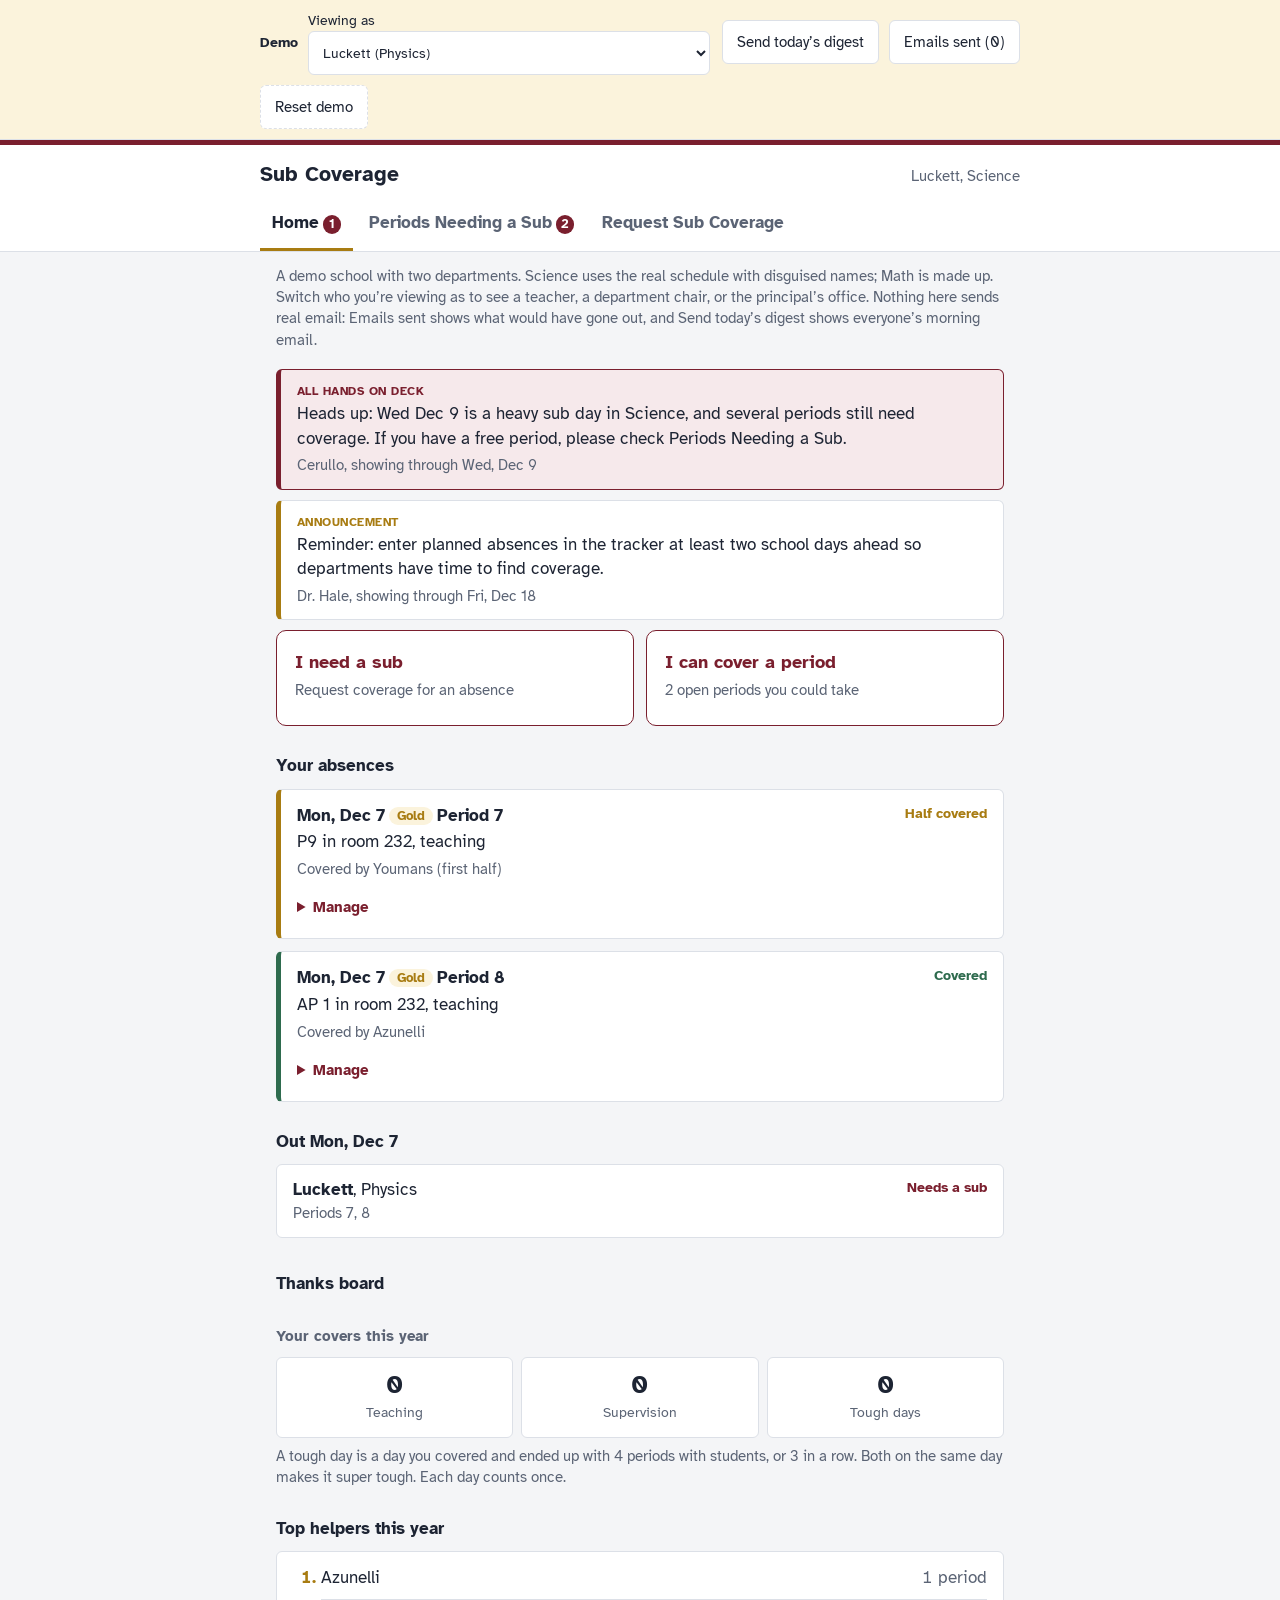
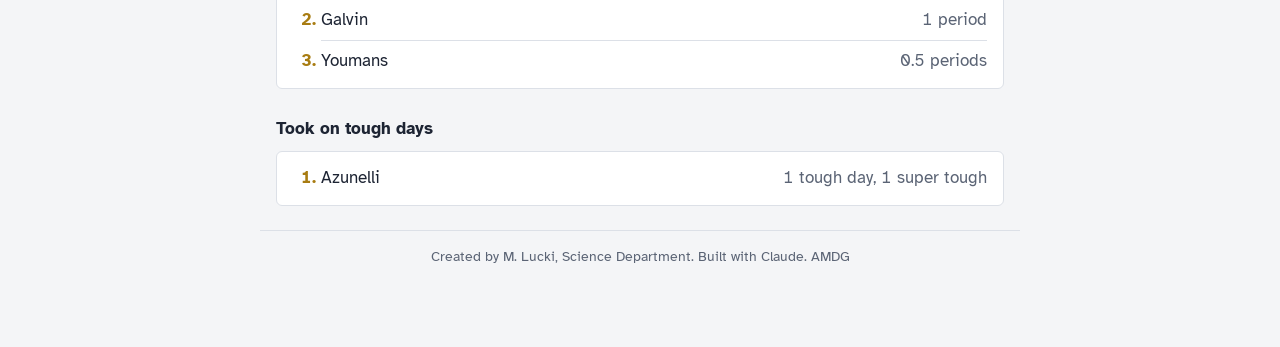
==== commit 3cc21ed9: "simplified user interface" ====
--- a/sub-tracker/index.html
+++ b/sub-tracker/index.html
@@ -120,6 +120,16 @@
 .inline{display:flex;align-items:center;gap:10px;font-weight:400}
 .inline input{width:22px;height:22px}
 
+/* Home: the two main tasks */
+.bigbtns{display:grid;grid-template-columns:1fr 1fr;gap:12px;margin:4px 0 8px}
+@media (max-width:560px){.bigbtns{grid-template-columns:1fr}}
+.big{display:flex;flex-direction:column;align-items:flex-start;gap:4px;text-align:left;padding:18px;min-height:96px;border:1.5px solid var(--maroon);border-radius:10px;background:var(--surface)}
+.big b{font-size:1.15rem;color:var(--maroon)}
+.big span{color:var(--muted);font-size:.92rem}
+details.myday{margin-top:8px}
+details.myday summary{font-size:.9rem;padding:4px 0}
+details.manage summary{font-size:.95rem}
+
 /* Home: announcements + who's out */
 .ann{background:var(--surface);border:1px solid var(--line);border-left:5px solid var(--gold);border-radius:6px;padding:12px 16px;margin-bottom:10px}
 .ann.urgent{border-color:var(--maroon);border-left-width:5px;background:var(--maroon-soft)}
@@ -179,6 +189,7 @@
 <div class="demobar"><div class="in">
   <b>Demo</b><label for="as" class="grow" style="font-size:.9rem">Viewing as
   <select id="as"></select></label>
+  <button id="digestbtn">Send today’s digest</button>
   <button id="mailbtn">Emails sent (<span id="mailn">0</span>)</button>
   <button id="resetbtn" class="quiet">Reset demo</button>
 </div></div>
@@ -186,7 +197,7 @@
   <div class="top"><h1>Sub Coverage</h1><div id="who"></div></div>
   <nav id="nav"></nav>
 </header>
-<p class="intro">A demo school with two departments. Science uses the real schedule with disguised names; Math is made up. Switch who you’re viewing as to see a teacher, a department chair, or the principal’s office. The absences and sign-ups are made up, and nothing here sends real email.</p>
+<p class="intro">A demo school with two departments. Science uses the real schedule with disguised names; Math is made up. Switch who you’re viewing as to see a teacher, a department chair, or the principal’s office. Nothing here sends real email: Emails sent shows what would have gone out, and Send today’s digest shows everyone’s morning email.</p>
 <main id="view"><p class="hint">Loading…</p></main>
 <footer>Created by M. Lucki, Science Department. Built with Claude. AMDG</footer>
 <div class="mailpanel" id="mailpanel"><div class="mailbox"><div class="mailhead"><b>Emails the app would have sent</b><button id="mailclose">Close</button></div><div id="maillist"></div></div></div>
@@ -227,15 +238,17 @@
 };
 var MailApp={sendEmail:function(o){DEMO_MAIL.unshift({to:o.to,subject:o.subject,html:o.htmlBody,from:o.name,replyTo:o.replyTo||'',at:new Date()});}};
 var ScriptApp={getService:function(){return{getUrl:function(){return '#';}};}};
+var DEMO_PROPS={};
+var PropertiesService={getScriptProperties:function(){return{getProperty:function(k){return DEMO_PROPS[k]||null;},setProperty:function(k,v){DEMO_PROPS[k]=v;}};}};
 var LockService={getScriptLock:function(){return{waitLock:function(){},releaseLock:function(){}};}};
 
 /** @OnlyCurrentDoc */
-// Science Sub Coverage Tracker, created by M. Lucki (built with Claude)
+// Sub Coverage Tracker, created by M. Lucki (built with Claude)
 /**
  * Google Apps Script, bound to a Google Sheet. See SETUP.md and TESTING.md.
  *
  * Tabs you edit:   Schedule tabs (pasted, one per department: "Schedule - Science"), Roster, Calendar, Settings
- * Tabs the app writes: Slots, Signups, Announcements, Payroll YYYY-MM (reports)
+ * Tabs the app writes: Slots, Signups, Announcements, Outbox (emails waiting for the digest), Payroll YYYY-MM (reports)
  */
 
 const CONFIG = {
@@ -273,8 +286,8 @@
 const TABLES = {
   roster: {
     name: 'Roster', text: true,
-    headers: ['Teacher #', 'Name', 'Email', 'Subject', 'Maroon Lunch', 'Gold Lunch', 'Active', 'Role', 'Department'],
-    keys: ['num', 'name', 'email', 'subject', 'lunchMaroon', 'lunchGold', 'active', 'role', 'dept']
+    headers: ['Teacher #', 'Name', 'Email', 'Subject', 'Maroon Lunch', 'Gold Lunch', 'Active', 'Role', 'Department', 'Emails'],
+    keys: ['num', 'name', 'email', 'subject', 'lunchMaroon', 'lunchGold', 'active', 'role', 'dept', 'emailPref']
   },
   slots: {
     name: 'Slots', text: true,
@@ -291,6 +304,11 @@
     headers: ['ID', 'Created', 'Posted By', 'Message', 'Level', 'Show Until', 'Status', 'Department'],
     keys: ['id', 'created', 'by', 'message', 'level', 'until', 'status', 'dept']
   },
+  outbox: {
+    name: 'Outbox', text: true,
+    headers: ['ID', 'Created', 'To', 'Subject', 'Lines', 'Intro', 'Status'],
+    keys: ['id', 'created', 'to', 'subject', 'lines', 'intro', 'status']
+  },
   calendar: { name: 'Calendar', headers: ['Date', 'Day'], keys: ['date', 'day'] },
   settings: { name: 'Settings', headers: ['Setting', 'Value', 'Notes'], keys: ['key', 'value', 'notes'] }
 };
@@ -300,7 +318,9 @@
   ['Reply-to email', '', 'Replies to tracker emails go here (for example the department chair). Blank = whoever deployed it.'],
   ['Reminder days before', '2', 'Requesters and admins get a morning email about uncovered periods this many days out'],
   ['Count covers since', '', 'Tally and thanks board only count covers on or after this date. Change it each semester.'],
-  ['Thanks board size', '5', 'How many names each thanks list shows']
+  ['Thanks board size', '5', 'How many names each thanks list shows'],
+  ['Email delivery', 'Daily digest', '"Daily digest" bundles most emails into one or two a day. "Instant" sends each one right away. Anything about today or the next school day always goes out instantly. Anyone can be switched with the Roster’s Emails column.'],
+  ['Digest hours', '6', 'When the digest goes out, as hours on a 24-hour clock: "6" is about 6 AM, "6, 15" is 6 AM and 3 PM. Rerun Turn on daily emails after changing this.']
 ];
 
 const KINDS = { FULL: 'Full', FIRST: 'First half', SECOND: 'Second half', BACKUP: 'Backup' };
@@ -311,7 +331,7 @@
   SpreadsheetApp.getUi().createMenu('Sub Tracker')
     .addItem('Set up / refresh roster from Schedule', 'setupTracker')
     .addItem('Fill calendar with Maroon/Gold days', 'fillCalendar')
-    .addItem('Turn on daily reminder emails', 'installDailyTrigger')
+    .addItem('Turn on daily emails', 'installDailyTrigger')
     .addToUi();
 }
 
@@ -399,7 +419,9 @@
     replyTo: String(s['Reply-to email'] || '').trim(),
     remindDays: Number(s['Reminder days before']) || 2,
     since: normDate_(s['Count covers since']),
-    boardSize: Number(s['Thanks board size']) || 5
+    boardSize: Number(s['Thanks board size']) || 5,
+    emailMode: /instant/i.test(s['Email delivery'] || '') ? 'instant' : 'digest',
+    digestHours: String(s['Digest hours'] || '6').split(/[^0-9]+/).filter(x => x !== '').map(Number).filter(h => h >= 0 && h < 24)
   };
   return SETTINGS_;
 }
@@ -521,14 +543,14 @@
     const g = guessSubjects_(t);
     g.unknown.forEach(c => { if (unknownCodes.indexOf(c) < 0) unknownCodes.push(c); });
     return [t.num, t.name, o.email || '', o.subject || g.subjects, o.lunchMaroon || guessLunch_(t, 'Maroon'),
-      o.lunchGold || guessLunch_(t, 'Gold'), o.active || 'Yes', o.role || '', t.dept].map(String);
+      o.lunchGold || guessLunch_(t, 'Gold'), o.active || 'Yes', o.role || '', t.dept, o.emailPref || ''].map(String);
   });
   // Keep people you added by hand who aren't on a schedule (for example the principal's office)
   let n = rows.length;
   Object.keys(old).forEach(k => {
     const o = old[k];
     if (used[k] || !o.email) return;
-    rows.push([++n, o.name, o.email, o.subject, o.lunchMaroon, o.lunchGold, o.active || 'Yes', o.role, o.dept].map(String));
+    rows.push([++n, o.name, o.email, o.subject, o.lunchMaroon, o.lunchGold, o.active || 'Yes', o.role, o.dept, o.emailPref].map(String));
   });
   const sh = table_(TABLES.roster);
   if (sh.getLastRow() > 1) sh.getRange(2, 1, sh.getLastRow() - 1, TABLES.roster.keys.length).clearContent();
@@ -584,7 +606,7 @@
       Maroon: Number(r.lunchMaroon || (t ? guessLunch_(t, 'Maroon') : 0)) || 0,
       Gold: Number(r.lunchGold || (t ? guessLunch_(t, 'Gold') : 0)) || 0
     },
-    active: !/^(no|n|false|0)$/i.test(r.active || 'Yes'), role: r.role || '',
+    active: !/^(no|n|false|0)$/i.test(r.active || 'Yes'), role: r.role || '', emailPref: r.emailPref || '',
     cells: t ? t.cells : {}, noSchedule: !t
   });
   const list = readSchedule_().map(t => {
@@ -749,15 +771,63 @@
 
 function mail_(to, subject, lines, intro) {
   if (!to) return;
+  sendHtml_(to, subject, (intro ? '<p>' + esc_(intro) + '</p>' : '') + '<ul>' + lines.map(l => '<li>' + esc_(l) + '</li>').join('') + '</ul>');
+}
+
+// Every email ends with a link to the app
+function sendHtml_(to, subject, html) {
   const cfg = settings_();
-  const url = ScriptApp.getService().getUrl();
-  const opts = {
-    to, subject, name: cfg.senderName,
-    htmlBody: (intro ? '<p>' + esc_(intro) + '</p>' : '') + '<ul>' + lines.map(l => '<li>' + esc_(l) + '</li>').join('') +
-      '</ul><p><a href="' + url + '">Open the sub coverage tracker</a></p>'
-  };
+  const opts = { to, subject, name: cfg.senderName,
+    htmlBody: '<div style="font-family:Arial,sans-serif;font-size:15px;color:#1D2433">' + html +
+      '<p><a href="' + ScriptApp.getService().getUrl() + '" style="color:#7A1F2E">Open the sub coverage tracker</a></p></div>' };
   if (cfg.replyTo) opts.replyTo = cfg.replyTo;
   MailApp.sendEmail(opts);
+}
+
+// Does this person get emails right away? (Roster "Emails" column wins over the Settings default)
+function wantsInstant_(st, email) {
+  const t = teacherBy_(st, email), pref = (t && t.emailPref) || '';
+  if (/instant/i.test(pref)) return true;
+  if (/digest|daily/i.test(pref)) return false;
+  return settings_().emailMode === 'instant';
+}
+
+// Today or the next school day: too soon to wait for the digest
+function isSoon_(date) {
+  const tomorrow = fmtDate_(new Date(Date.now() + 864e5));
+  return date <= schoolDayFrom_(calendarMap_(), tomorrow);
+}
+
+// Send now if urgent or the person wants instant emails; otherwise hold it for their next digest
+function notify_(st, to, subject, lines, intro, urgent) {
+  if (!to) return;
+  if (urgent || wantsInstant_(st, to)) { mail_(to, subject, lines, intro); return; }
+  appendRow_(TABLES.outbox, { id: newId_(), created: nowStr_(), to, subject, lines: JSON.stringify(lines), intro: intro || '', status: 'Queued' });
+}
+
+// One-tap buttons for an open period. Each opens a confirmation screen in the app; nothing happens until they confirm.
+function claimButtons_(s) {
+  const url = ScriptApp.getService().getUrl(), f = s.fill || {};
+  const b = (label, kind, main) => '<a href="' + url + '?claim=' + encodeURIComponent(s.id) + '&kind=' + encodeURIComponent(kind) +
+    '" style="display:inline-block;margin:4px 6px 4px 0;padding:8px 14px;border-radius:6px;text-decoration:none;font-weight:bold;' +
+    (main ? 'background:#7A1F2E;color:#ffffff' : 'border:1px solid #7A1F2E;color:#7A1F2E') + '">' + label + '</a>';
+  const out = [];
+  if (!f.filled) {
+    if (!f.first && !f.second) out.push(b('Cover full period', KINDS.FULL, true));
+    if (!f.first) out.push(b('First half', KINDS.FIRST));
+    if (!f.second) out.push(b('Second half', KINDS.SECOND));
+  }
+  out.push(b('Be a backup', KINDS.BACKUP));
+  return out.join('');
+}
+
+function slotBlock_(st, s, isNew) {
+  return '<div style="margin:12px 0;padding:10px 12px;border:1px solid #DCE0E7;border-left:4px solid #7A1F2E;border-radius:6px">' +
+    (isNew ? '<span style="font-size:12px;font-weight:bold;color:#7A1F2E">NEW </span>' : '') +
+    '<b>' + esc_(niceDate_(s.date) + ', period ' + s.period) + '</b> (' + esc_(s.day) + ' day)<br>' +
+    esc_(where_(s.cls, s.room) + ', ' + String(s.type).toLowerCase() + ', for ' + nameOf_(st, s.requester)) +
+    (s.notes ? '<br><span style="color:#5B6475">' + esc_(s.notes) + '</span>' : '') +
+    '<div>' + claimButtons_(s) + '</div></div>';
 }
 
 function candidates_(st, s, tally, anyDept) {
@@ -946,15 +1016,16 @@
     });
     SpreadsheetApp.flush();
     if (target.email !== who.email) {
-      mail_(target.email, 'Coverage requested for you', planned.map(x => niceDate_(x.date) + ', ' + x.day + ' day, period ' + x.p + ' (' + x.type.toLowerCase() + ')'),
-        who.me.name + ' posted a coverage request for you:');
+      notify_(st, target.email, 'Coverage requested for you', planned.map(x => niceDate_(x.date) + ', ' + x.day + ' day, period ' + x.p + ' (' + x.type.toLowerCase() + ')'),
+        who.me.name + ' posted a coverage request for you:', planned.some(x => isSoon_(x.date)));
     }
-    const sent = req.notify ? notifyCandidates_(ids) : 0;
-    return { data: getAppData(), sent };
-  });
-}
-
-function notifyCandidates_(slotIds) {
+    const n = req.notify ? notifyCandidates_(ids) : { sent: 0, queued: 0 };
+    return { data: getAppData(), sent: n.sent, queued: n.queued };
+  });
+}
+
+// force: email everyone now (the "Email free colleagues" button). Returns { sent, queued }.
+function notifyCandidates_(slotIds, force) {
   const st = state_();
   const per = {};
   slotIds.forEach(id => {
@@ -965,12 +1036,16 @@
       if (availability_(st, t, s)) (per[t.email] = per[t.email] || []).push(s);
     });
   });
+  let sent = 0, queued = 0;
   Object.keys(per).forEach(e => {
-    const list = per[e];
-    mail_(e, 'Coverage needed: ' + nameOf_(st, list[0].requester) + ', ' + niceDate_(list[0].date),
-      list.map(s => slotLine_(st, s)), 'Your schedule shows you’re free for:');
-  });
-  return Object.keys(per).length;
+    const now = (force || wantsInstant_(st, e)) ? per[e] : per[e].filter(s => isSoon_(s.date));
+    if (now.length < per[e].length) queued++;   // the rest show up as NEW in their next digest
+    if (!now.length) return;
+    sendHtml_(e, 'Coverage needed: ' + nameOf_(st, now[0].requester) + ', ' + niceDate_(now[0].date),
+      '<p>Your schedule shows you’re free for ' + (now.length > 1 ? 'these periods' : 'this period') + ':</p>' + now.map(s => slotBlock_(st, s, false)).join(''));
+    sent++;
+  });
+  return { sent, queued };
 }
 
 function signUp(slotId, kind) {
@@ -992,7 +1067,7 @@
     }
     const snap = kind === KINDS.BACKUP ? {} : snapshot_(st, me, s);
     appendRow_(TABLES.signups, Object.assign({ id: newId_(), slotId, email, kind, created: nowStr_(), status: 'Active', assignedBy: '' }, snap));
-    mail_(s.requester, me.name + ' signed up (' + kind.toLowerCase() + ')', [slotLine_(st, s)]);
+    notify_(st, s.requester, me.name + ' signed up (' + kind.toLowerCase() + ')', [slotLine_(st, s)], '', isSoon_(s.date));
     return getAppData();
   });
 }
@@ -1006,10 +1081,10 @@
     if (!g || (g.email !== who.email && !(s && canManage_(st, who, s.requester)))) throw new Error('Couldn’t find that sign-up.');
     setCells_(TABLES.signups, g._row, { status: 'Cancelled' });
     if (s && live_(s)) {
-      if (g.email !== who.email) mail_(g.email, 'You’re no longer covering', [slotLine_(st, s)], who.me.name + ' removed you from this period:');
+      if (g.email !== who.email) notify_(st, g.email, 'You’re no longer covering', [slotLine_(st, s)], who.me.name + ' removed you from this period:', isSoon_(s.date));
       if (s.requester !== who.email) {
-        mail_(s.requester, nameOf_(st, g.email) + ' is no longer covering (' + g.kind.toLowerCase() + ')', [slotLine_(st, s)],
-          'Open the tracker to see who else is free, or use a backup.');
+        notify_(st, s.requester, nameOf_(st, g.email) + ' is no longer covering (' + g.kind.toLowerCase() + ')', [slotLine_(st, s)],
+          'Open the tracker to see who else is free, or use a backup.', isSoon_(s.date));
       }
     }
     return getAppData();
@@ -1023,8 +1098,8 @@
     const s = st.slotById[slotId];
     if (!s || (s.requester !== who.email && !canManage_(st, who, s.requester))) throw new Error('Couldn’t find that request.');
     setCells_(TABLES.slots, s._row, { status: 'Cancelled' });
-    s.signups.forEach(g => mail_(g.email, 'Coverage no longer needed', [slotLine_(st, s)], 'Thanks for signing up. This one was cancelled.'));
-    if (s.requester !== who.email) mail_(s.requester, 'Your coverage request was cancelled', [slotLine_(st, s)], who.me.name + ' cancelled this request:');
+    s.signups.forEach(g => notify_(st, g.email, 'Coverage no longer needed', [slotLine_(st, s)], 'Thanks for signing up. This one was cancelled.', isSoon_(s.date)));
+    if (s.requester !== who.email) notify_(st, s.requester, 'Your coverage request was cancelled', [slotLine_(st, s)], who.me.name + ' cancelled this request:', isSoon_(s.date));
     return getAppData();
   });
 }
@@ -1041,7 +1116,7 @@
     if (!availability_(st, t, s, true)) throw new Error(nameOf_(st, g.email) + ' isn’t free anymore.');
     const kind = remainingKind_(s.fill);
     setCells_(TABLES.signups, g._row, Object.assign({ kind }, snapshot_(st, t, s)));
-    mail_(g.email, 'You’re covering (' + kind.toLowerCase() + ')', [slotLine_(st, s)], who.me.name + ' moved you from backup to covering:');
+    notify_(st, g.email, 'You’re covering (' + kind.toLowerCase() + ')', [slotLine_(st, s)], who.me.name + ' moved you from backup to covering:', isSoon_(s.date));
     return getAppData();
   });
 }
@@ -1064,8 +1139,8 @@
     if (existing) setCells_(TABLES.signups, existing._row, fields);
     else appendRow_(TABLES.signups, Object.assign({ id: newId_(), slotId, email: t.email, created: nowStr_(), status: 'Active' }, fields));
     const lines = [slotLine_(st, s)].concat(s.notes ? ['Notes: ' + s.notes] : []);
-    mail_(t.email, 'You’ve been assigned to cover (' + kind.toLowerCase() + ')', lines, who.me.name + ' assigned you to cover:');
-    if (s.requester !== who.email) mail_(s.requester, t.name + ' was assigned to cover (' + kind.toLowerCase() + ')', [slotLine_(st, s)]);
+    notify_(st, t.email, 'You’ve been assigned to cover (' + kind.toLowerCase() + ')', lines, who.me.name + ' assigned you to cover:', isSoon_(s.date));
+    if (s.requester !== who.email) notify_(st, s.requester, t.name + ' was assigned to cover (' + kind.toLowerCase() + ')', [slotLine_(st, s)], '', isSoon_(s.date));
     return getAppData();
   });
 }
@@ -1075,7 +1150,7 @@
   const who = me_(st);
   const s = st.slotById[slotId];
   if (!s || (s.requester !== who.email && !canManage_(st, who, s.requester))) throw new Error('Couldn’t find that request.');
-  return { data: getAppData(), sent: notifyCandidates_([slotId]) };
+  return { data: getAppData(), sent: notifyCandidates_([slotId], true).sent };
 }
 
 /* ---------- Announcements ---------- */
@@ -1097,7 +1172,7 @@
     if (a.email) {
       const subject = (level === 'Urgent' ? 'All hands: ' : 'Announcement: ') + (message.length > 60 ? message.slice(0, 57) + '…' : message);
       st.teachers.filter(t => t.email && t.active && (dept === 'All' || t.dept === dept))
-        .forEach(t => mail_(t.email, subject, [message], who.me.name + ' posted:'));
+        .forEach(t => notify_(st, t.email, subject, [message], who.me.name + ' posted:', level === 'Urgent'));
     }
     return getAppData();
   });
@@ -1182,38 +1257,72 @@
 
 function installDailyTrigger() {
   ScriptApp.getProjectTriggers().filter(t => t.getHandlerFunction() === 'dailyReminder').forEach(t => ScriptApp.deleteTrigger(t));
-  ScriptApp.newTrigger('dailyReminder').timeBased().everyDays(1).atHour(6).create();
-  SpreadsheetApp.getUi().alert('Daily reminders are on. They go out around 6 AM.');
-}
-
+  const hours = settings_().digestHours.length ? settings_().digestHours : [6];
+  hours.forEach(h => ScriptApp.newTrigger('dailyReminder').timeBased().everyDays(1).atHour(h).create());
+  SpreadsheetApp.getUi().alert('Daily emails are on. They go out around ' + hours.map(h => (h % 12 || 12) + (h < 12 ? ' AM' : ' PM')).join(' and ') + '.');
+}
+
+// The daily digest: one email per person with everything since the last one.
+// (Named dailyReminder so triggers set up by older versions keep working.)
 function dailyReminder() {
   const st = state_();
   const cfg = settings_();
+  const props = PropertiesService.getScriptProperties();
+  const last = props.getProperty('lastDigest') || '';
   const today = today_();
+  const soon = schoolDayFrom_(calendarMap_(), fmtDate_(new Date(Date.now() + 864e5)));
   const limit = fmtDate_(new Date(Date.now() + cfg.remindDays * 864e5));
-  const openBy = {}, coverBy = {}, allOpen = [];
-  st.slots.slice().sort(bySlot_).forEach(s => {
-    if (!live_(s) || s.date < today) return;
-    if (!s.fill.filled && s.date <= limit) {
-      const line = slotLine_(st, s) + (s.fill.backups ? ' (' + s.fill.backups + ' backup' + (s.fill.backups > 1 ? 's' : '') + ')' : '');
-      (openBy[s.requester] = openBy[s.requester] || []).push(line);
-      allOpen.push({ line, dept: deptOf_(st, s.requester) });
+  const live = st.slots.filter(s => live_(s) && s.date >= today).sort(bySlot_);
+  const queued = readTable_(TABLES.outbox).filter(o => o.status === 'Queued');
+  const sections = {};
+  const add = (e, title, html) => { if (!e) return; (sections[e] = sections[e] || []).push('<h3 style="margin:18px 0 6px;font-size:16px">' + esc_(title) + '</h3>' + html); };
+  const list = lines => '<ul>' + lines.map(l => '<li>' + esc_(l) + '</li>').join('') + '</ul>';
+  const updates = items => items.map(o => {
+    let lines = []; try { lines = JSON.parse(o.lines); } catch (err) {}
+    return '<p style="margin:8px 0 2px"><b>' + esc_(o.subject) + '</b>' + (o.intro ? '<br>' + esc_(o.intro) : '') + '</p>' + list(lines);
+  }).join('');
+
+  st.teachers.filter(t => t.email && t.active).forEach(t => {
+    const e = t.email, instant = wantsInstant_(st, e);
+    // 1. Updates that were held for the digest
+    const mine = queued.filter(o => o.to === e);
+    if (mine.length) add(e, 'Updates', updates(mine));
+    // 2. What they're covering today or the next school day
+    const covers = live.filter(s => s.date <= soon && s.signups.some(g => g.email === e && g.kind !== KINDS.BACKUP));
+    if (covers.length) add(e, 'You’re covering', list(covers.map(s => {
+      const g = s.signups.find(x => x.email === e);
+      return slotLine_(st, s) + (g.kind !== KINDS.FULL ? ' [' + g.kind.toLowerCase() + ']' : '') + (s.notes ? '. Notes: ' + s.notes : '');
+    })));
+    // 3. Their own absences that still need coverage soon
+    const short = live.filter(s => s.requester === e && !s.fill.filled && s.date <= limit);
+    if (short.length) add(e, 'Your absences still need coverage', list(short.map(s => slotLine_(st, s) +
+      (s.fill.backups ? ' (' + s.fill.backups + ' backup' + (s.fill.backups > 1 ? 's' : '') + ' available)' : ''))));
+    // 4. Periods they could cover (digest people only; instant people already got these). Sent when something is new.
+    if (!instant && !t.noSchedule) {
+      const open = live.filter(s => !s.fill.filled && !s.signups.some(g => g.email === e) && availability_(st, t, s));
+      const isNew = s => !last || s.created > last;
+      if (open.some(isNew)) add(e, 'Periods you could cover', '<p style="margin:4px 0">Tap a button to sign up. You’ll confirm in the app first.</p>' +
+        open.map(s => slotBlock_(st, s, isNew(s))).join(''));
     }
-    if (s.date === today) {
-      s.signups.forEach(g => {
-        if (g.kind !== KINDS.BACKUP) (coverBy[g.email] = coverBy[g.email] || []).push(slotLine_(st, s) + ' [' + g.kind.toLowerCase() + ']' + (s.notes ? ' Notes: ' + s.notes : ''));
-      });
+    // 5. Chairs: their department's uncovered periods soon. Masters: the whole school.
+    if (/admin|master/i.test(t.role)) {
+      const master = /master/i.test(t.role);
+      const gaps = live.filter(s => !s.fill.filled && s.date <= limit && (master || deptOf_(st, s.requester) === t.dept));
+      if (gaps.length) add(e, (master ? 'School' : 'Department') + ': still uncovered', list(gaps.map(s => {
+        const d = deptOf_(st, s.requester);
+        return (master && d ? '[' + d + '] ' : '') + slotLine_(st, s);
+      })) + '<p style="margin:4px 0">You can assign someone in the Admin tab.</p>');
     }
   });
-  Object.keys(openBy).forEach(e => mail_(e, 'Still uncovered: ' + openBy[e].length + ' period(s)', openBy[e], 'These periods don’t have full coverage yet:'));
-  Object.keys(coverBy).forEach(e => mail_(e, 'You’re covering today', coverBy[e]));
-  // Department admins get their department's list; masters get the whole school's
-  st.teachers.filter(t => t.email && t.active && /admin|master/i.test(t.role)).forEach(t => {
-    const master = /master/i.test(t.role);
-    const mine = allOpen.filter(o => master || o.dept === t.dept).map(o => (master && o.dept ? '[' + o.dept + '] ' : '') + o.line);
-    if (mine.length) mail_(t.email, (master ? 'School' : 'Department') + ': ' + mine.length + ' period(s) still uncovered', mine,
-      'These upcoming periods need coverage. You can assign someone in the Admin tab.');
-  });
+  // Queued updates for anyone no longer on the active roster still go out
+  const leftover = {};
+  queued.forEach(o => { if (!st.teachers.some(t => t.email === o.to && t.active)) (leftover[o.to] = leftover[o.to] || []).push(o); });
+  Object.keys(leftover).forEach(e => add(e, 'Updates', updates(leftover[e])));
+
+  Object.keys(sections).forEach(e => sendHtml_(e, 'Sub coverage: your daily update', sections[e].join('')));
+  queued.forEach(o => setCells_(TABLES.outbox, o._row, { status: 'Sent' }));
+  props.setProperty('lastDigest', nowStr_());
+  return Object.keys(sections).length;
 }
 
 /* ===== Demo school: Science (real schedule, disguised names), Math (fictional), and the principal's office ===== */
@@ -1263,7 +1372,7 @@
 DEMO_OWNER='hale@demo.school';
 function demoEmail(name){return name.toLowerCase().replace(/^dr\.\s*/,'').replace(/[^a-z]/g,'')+'@demo.school';}
 function demoSeed(){
-  DEMO_SS.sheets={}; DEMO_MAIL.length=0; SETTINGS_=null;
+  DEMO_SS.sheets={}; DEMO_MAIL.length=0; SETTINGS_=null; for(var k in DEMO_PROPS) delete DEMO_PROPS[k];
   var cols=[2,3,4,5,6,8,9,10,11,12];
   [['Science',DEMO_SCIENCE],['Math',DEMO_MATH]].forEach(function(dep){
     var sch=DEMO_SS.insertSheet('Schedule - '+dep[0]); sch.ensure(2,12);
@@ -1303,6 +1412,8 @@
     message:'Heads up: '+niceDate_(nextGold[1][0])+' is a heavy sub day in Science, and several periods still need coverage. If you have a free period, please check Periods Needing a Sub.'});
   as(DEMO_OFFICE.name); adminPostAnnouncement({level:'Normal',dept:'All',until:future[9][0],email:false,
     message:'Reminder: enter planned absences in the tracker at least two school days ahead so departments have time to find coverage.'});
+  // Seeding queued some held emails; start the demo with a clean outbox
+  readTable_(TABLES.outbox).forEach(function(o){setCells_(TABLES.outbox,o._row,{status:'Sent'});});
   DEMO_MAIL.length=0; SETTINGS_=null; DEMO_USER=demoEmail('Luckett');
 }
 /* ===== google.script.run stand-in ===== */
@@ -1322,7 +1433,7 @@
 </script>
 <script>
 
-let D=null, TAB='home', REPORT=null, REPORT_MONTH='', OPENVIEW='list', DAYFILTER='', VIEWDEPT='All';
+let D=null, TAB='home', REPORT=null, REPORT_MONTH='', OPENVIEW='list', DAYFILTER='', VIEWDEPT='All', CLAIM=null;
 let ANN={message:'',level:'Normal',until:'',email:false,dept:'All'};
 const newDay=()=>({date:'',day:'',sel:{}});
 let RQ={forEmail:'',days:[newDay()],notes:'',notify:true};
@@ -1404,11 +1515,10 @@
 /* ---------- Views ---------- */
 
 function renderNav(){
-  const tabs=[['home','Home',0],['open','Periods Needing a Sub',D.open.filter(s=>!s.mine.length).length],['request','Request Sub Coverage',0],
-    ['mine','My Absences',D.requests.filter(s=>!s.fill.filled).length]].filter(t=>!(D.me.noSchedule&&(t[0]==='mine')));
+  const tabs=[['home','Home',D.requests.filter(s=>!s.fill.filled).length],['open','Periods Needing a Sub',D.open.filter(s=>!s.mine.length).length],['request','Request Sub Coverage',0]];
   if(D.admin) tabs.push(['admin','Admin',D.admin.needs.length]);
   document.getElementById('nav').innerHTML=tabs.map(([k,l,n])=>
-    `<button data-a="tab" data-id="${k}" aria-current="${TAB===k}">${l}${n?`<span class="badge">${n}</span>`:''}</button>`).join('');
+    `<button data-a="tab" data-id="${k}" aria-current="${TAB===k&&!CLAIM}">${l}${n?`<span class="badge">${n}</span>`:''}</button>`).join('');
 }
 
 function viewCalendar(){
@@ -1446,7 +1556,6 @@
   }
   h+=`<h2>${mine.length?'You could also cover':'Periods you can cover'}</h2>`;
   if(!avail.length) return h+`<div class="empty">${DAYFILTER?'Nothing left that you can cover that day.':'Nobody needs coverage during your free periods right now.'}</div>`;
-  h+=`<p class="hint">Your day if you take it:</p>`+legend();
   return h+avail.map(s=>{
     const f=s.fill, a=s.avail, b=[];
     if(!f.filled){
@@ -1458,7 +1567,9 @@
     return `<div class="slot ${fillClass(f)}"><span class="status">${fillLabel(f)}</span>${slotHead(s)}
       <div class="meta">For ${esc(s.requester)}${s.requesterSubject?' ('+esc(s.requesterSubject)+')':''}${f.backups?', '+plural(f.backups,'backup'):''}</div>
       <div class="tags"><span class="tag ${a.tag==='Sub period'?'sub':''}">${esc(a.tag)}</span>${s.sameSubject?'<span class="tag same">Your subject</span>':''}${a.lunch?'<span class="tag">Your lunch</span>':''}</div>
-      ${strip(a.load)}${warns(a.load,true)}${lunchHtml(a.lunch,true)}${notesHtml(s)}<div class="actions">${b.join('')}</div></div>`;
+      ${warns(a.load,true)}${lunchHtml(a.lunch,true)}${notesHtml(s)}
+      <details class="myday"><summary>Show my day</summary>${legend()}${strip(a.load)}</details>
+      <div class="actions">${b.join('')}</div></div>`;
   }).join('');
 }
 
@@ -1508,7 +1619,7 @@
 }
 
 function viewMine(){
-  if(!D.requests.length) return `<h2>My absences</h2><div class="empty">You haven’t submitted any upcoming absences.<div class="actions" style="justify-content:center">${btn('Request sub coverage','tab','request','','primary')}</div></div>`;
+  if(!D.requests.length) return `<h2>My absences</h2><div class="empty">You haven’t submitted any upcoming absences.<div class="actions" style="justify-content:center">${btn('Request sub coverage','tab','request','','primary')}</div></div>`; // (kept for reference; absences now live on Home)
   return `<h2>My absences</h2><p class="hint">Coverage requests you’ve already submitted, and who’s covering each period.</p>`+legend()+D.requests.map(s=>{
     const f=s.fill, backups=s.signups.filter(g=>g.kind==='Backup');
     return `<div class="slot ${fillClass(f)}"><span class="status">${fillLabel(f)}</span>${slotHead(s)}${signupList(s,false)}
@@ -1524,25 +1635,44 @@
     ${admin&&a.canRemove?`<div class="actions">${btn('Remove','annremove',a.id,'','small danger')}</div>`:''}</div>`;
 }
 
+// One of your own absences: a short summary, with everything else under "Manage"
+function absenceCard(s){
+  const f=s.fill, covers=s.signups.filter(g=>g.kind!=='Backup'), backups=s.signups.filter(g=>g.kind==='Backup');
+  return `<div class="slot ${fillClass(f)}"><span class="status">${fillLabel(f)}</span>${slotHead(s)}
+    ${covers.length?`<div class="meta">Covered by ${covers.map(g=>esc(g.name)+(g.kind!=='Full'?' ('+esc(g.kind.toLowerCase())+')':'')).join(', ')}</div>`:''}
+    <details class="manage"><summary>Manage</summary>
+      ${backups.length?`<div class="meta" style="margin-top:6px">Backups</div><ul class="people">${backups.map(g=>`<li class="person"><span><b>${esc(g.name)}</b></span>${f.filled?'':btn('Use this backup','backup',g.id,'','small')}</li>`).join('')}</ul>`:''}
+      ${!f.filled&&s.candidates.length?`<details><summary>${s.candidates.length} free colleague${s.candidates.length>1?'s':''}</summary>${legend()}${candList(s,false)}</details>`:''}
+      ${!f.filled&&!s.candidates.length&&!backups.length?`<div class="warn">No one in the department is free this period. Your chair can help.</div>`:''}
+      <div class="actions">${!f.filled&&s.candidates.length?btn('Email free colleagues','nudge',s.id):''}${btn('Cancel request','cancelslot',s.id,'','danger')}</div>
+    </details></div>`;
+}
+
 function viewHome(){
   let h='';
   if(D.announcements.length) h+=D.announcements.map(a=>annHtml(a,false)).join('');
+  const openN=D.open.filter(s=>!s.mine.length).length;
+  h+=`<div class="bigbtns">
+    <button class="big" data-a="tab" data-id="request"><b>I need a sub</b><span>${D.me.noSchedule?'Request coverage for a teacher':'Request coverage for an absence'}</span></button>
+    ${D.me.noSchedule?`<button class="big" data-a="gocal"><b>See open periods</b><span>Every period that still needs a sub</span></button>`
+      :`<button class="big" data-a="tab" data-id="open"><b>I can cover a period</b><span>${openN?plural(openN,'open period')+' you could take':'Nothing open in your free periods right now'}</span></button>`}
+  </div>`;
+  const covering=D.open.filter(s=>s.mine.length);
+  if(covering.length) h+=`<h2>You’re covering</h2><ul class="outlist">${covering.map(s=>{const m=s.mine[0];
+    return `<li><span><b>${fmtDate(s.date)}, period ${s.period}</b>${m.kind!=='Full'?' ('+esc(m.kind.toLowerCase())+')':''}<span class="meta" style="display:block;margin:0">${where(s.cls,s.room)}, for ${esc(s.requester)}</span>${s.notes?`<span class="notes" style="display:block;margin-top:2px">${linkify(s.notes)}</span>`:''}</span>
+      ${btn(m.kind==='Backup'?'Drop backup':'I can’t make it','unsign',m.id,'','small danger')}</li>`;}).join('')}</ul>`;
+  if(D.requests.length) h+=`<h2>Your absences</h2>`+D.requests.map(absenceCard).join('');
   const O=D.out;
   h+=`<h2>${O.isToday?'Out today':'Out '+fmtDate(O.date)}</h2>`;
   h+=O.people.length?`<ul class="outlist">${O.people.slice().sort((a,b)=>(a.dept||'').localeCompare(b.dept||'')||a.name.localeCompare(b.name)).map(p=>`<li><span><b>${esc(p.name)}</b>${D.me.master&&p.dept?', '+esc(p.dept):p.subject?', '+esc(p.subject):''}<span class="meta" style="display:block;margin:0">Period${p.periods.length>1?'s':''} ${p.periods.join(', ')}</span></span>
       <span class="${p.covered?'ok':'needs'}">${p.covered?'Covered':'Needs a sub'}</span></li>`).join('')}</ul>`
     :`<div class="empty">No one has a planned absence${O.isToday?' today':' that day'}.</div>`;
-  const need=D.board.reduce((n,b)=>n+Object.values(b.needs).reduce((x,y)=>x+y,0),0);
-  if(need){
-    const can=D.board.reduce((n,b)=>n+Object.values(b.mine).reduce((x,y)=>x+y,0),0);
-    h+=`<h2>Coming up</h2><div class="callout"><span><b>${plural(need,'period')}</b> still ${need===1?'needs':'need'} a sub${can?`, and you can cover <b>${can}</b>`:''}.</span>${btn('See them','gocal','','','small')}</div>`;
-  }
-  return h+thanksHtml();
+  return h+`<h2 style="margin-top:34px">Thanks board</h2>`+thanksHtml();
 }
 
 function thanksHtml(){
   const T=D.thanks, since=D.since?` since ${fmtDate(D.since)}`:' this year';
-  let h=`<h2>Your covers${since}</h2><div class="stats">
+  let h=`<h2 style="font-size:.95rem;color:var(--muted)">Your covers${since}</h2><div class="stats">
     <div class="stat"><b>${T.mine.teaching}</b><span>Teaching</span></div>
     <div class="stat"><b>${T.mine.supervision}</b><span>Supervision</span></div>
     <div class="stat"><b>${T.mine.tough}</b><span>Tough days${T.mine.superTough?` (${T.mine.superTough} super)`:''}</span></div></div>
@@ -1594,6 +1724,24 @@
   return h;
 }
 
+// Opened from a button in an email: confirm before signing up (email scanners sometimes "click" links)
+function viewClaim(){
+  const c=CLAIM, s=D.open.find(x=>x.id===c.slot);
+  let h=`<h2>Sign up to cover</h2>`;
+  if(!s) return h+`<div class="empty">This period isn’t available anymore. It may already be covered, or your schedule shows you aren’t free then.<div class="actions" style="justify-content:center">${btn('See periods needing a sub','claimdone','open','','primary')}</div></div>`;
+  if(s.mine.length) return h+`<div class="empty">You’re already signed up for this one (${esc(s.mine[0].kind.toLowerCase())}).<div class="actions" style="justify-content:center">${btn('Go to Home','claimdone','home','','primary')}</div></div>`;
+  const f=s.fill, k=c.kind;
+  const taken=(k!=='Backup'&&f.filled)||(k==='Full'&&(f.first||f.second))||(k==='First half'&&f.first)||(k==='Second half'&&f.second);
+  const opts=[];
+  if(!f.filled){ if(!f.first&&!f.second) opts.push(btn('Cover full period','claimgo',s.id,'Full','primary'));
+    if(!f.first) opts.push(btn('First half','claimgo',s.id,'First half')); if(!f.second) opts.push(btn('Second half','claimgo',s.id,'Second half')); }
+  opts.push(btn('Be a backup','claimgo',s.id,'Backup','quiet'));
+  return h+`<div class="slot">${slotHead(s)}<div class="meta">For ${esc(s.requester)}</div>${notesHtml(s)}${warns(s.avail.load,true)}${lunchHtml(s.avail.lunch,true)}
+    ${taken?`<div class="warn">Someone just took that. Here’s what’s still open:</div><div class="actions">${opts.join('')}${btn('Not now','claimdone','home')}</div>`
+      :`<p style="margin:14px 0 0"><b>You’re signing up for ${k==='Full'?'the full period':k==='Backup'?'backup':'the '+esc(k.toLowerCase())}.</b></p>
+        <div class="actions">${btn('Confirm','claimgo',s.id,k,'primary')}${btn('Not now','claimdone','home')}</div>`}</div>`;
+}
+
 function render(){
   if(D.error==='notInRoster'){
     document.getElementById('view').innerHTML=`<div class="empty">Your account (${esc(D.email||'unknown')}) isn’t on the roster yet. Ask whoever manages the tracker to add your school email to the Roster tab.</div>`;
@@ -1602,9 +1750,14 @@
   if(TAB==='admin'&&!D.admin) TAB='home';
   document.getElementById('who').textContent=D.me.name+(D.me.dept?', '+D.me.dept:'')+(D.me.master?' (master)':D.me.admin?' (admin)':'');
   renderNav();
-  document.getElementById('view').innerHTML={home:viewHome,open:viewOpen,request:viewRequest,mine:viewMine,admin:viewAdmin}[TAB]();
+  document.getElementById('view').innerHTML=CLAIM?viewClaim():({home:viewHome,open:viewOpen,request:viewRequest,admin:viewAdmin}[TAB]||viewHome)();
 }
 function load(){call('getAppData').then(d=>{D=d;render();});}
+// Email buttons open the app with ?claim=<id>&kind=<kind>
+function start(){
+  try{ google.script.url.getLocation(function(loc){ const p=(loc&&loc.parameter)||{}; if(p.claim) CLAIM={slot:p.claim,kind:p.kind||'Full'}; load(); }); }
+  catch(e){ load(); }
+}
 
 /* ---------- Events ---------- */
 
@@ -1613,7 +1766,9 @@
   const el=e.target.closest('[data-a]'); if(!el) return;
   const a=el.dataset.a, id=el.dataset.id, arg=el.dataset.arg;
   const set=d=>{D=d;render();};
-  if(a==='tab'){TAB=id;DAYFILTER='';render();window.scrollTo(0,0);}
+  if(a==='tab'){TAB=id;DAYFILTER='';CLAIM=null;render();window.scrollTo(0,0);}
+  else if(a==='claimgo'){call('signUp',id,arg).then(d=>{CLAIM=null;TAB='home';set(d);window.scrollTo(0,0);toast(arg==='Backup'?'You’re a backup for this period. Thanks!':'You’re signed up. Thanks!');}).catch(()=>{});}
+  else if(a==='claimdone'){CLAIM=null;TAB=id||'home';render();window.scrollTo(0,0);}
   else if(a==='signup'){call('signUp',id,arg).then(d=>{set(d);toast(arg==='Backup'?'You’re a backup for this period.':'Signed up. Thanks!');});}
   else if(a==='unsign'){if(confirm('Remove this sign-up? The people involved will get an email.'))call('cancelSignup',id).then(d=>{set(d);toast('Sign-up removed.');});}
   else if(a==='cancelslot'){if(confirm('Cancel this request? Anyone signed up will get an email.'))call('cancelSlot',id).then(d=>{set(d);toast('Request cancelled.');});}
@@ -1625,7 +1780,7 @@
   else if(a==='openview'){OPENVIEW=id;render();}
   else if(a==='dayfilter'){DAYFILTER=id;OPENVIEW='list';render();window.scrollTo(0,0);}
   else if(a==='clearfilter'){DAYFILTER='';render();}
-  else if(a==='gocal'){TAB='open';OPENVIEW='calendar';DAYFILTER='';render();window.scrollTo(0,0);}
+  else if(a==='gocal'){TAB='open';OPENVIEW='calendar';DAYFILTER='';CLAIM=null;render();window.scrollTo(0,0);}
   else if(a==='annlevel'){ANN.level=id;render();}
   else if(a==='annpost'){
     if(!ANN.message.trim()) return toast('Write a message first.',true);
@@ -1644,8 +1799,8 @@
     call('createRequest',{forEmail:RQ.forEmail,notes:RQ.notes,notify:RQ.notify,days}).then(r=>{
       const forOther=!!RQ.forEmail;
       RQ={forEmail:'',days:[newDay()],notes:'',notify:true,sel:{}};
-      D=r.data;TAB=forOther?'admin':'mine';render();window.scrollTo(0,0);
-      toast('Request sent.'+(r.sent?' Emailed '+plural(r.sent,'free colleague')+'.':''));
+      D=r.data;TAB=forOther?'admin':'home';render();window.scrollTo(0,0);
+      toast('Request sent.'+(r.sent?' Emailed '+plural(r.sent,'free colleague')+' now.':'')+(r.queued?' '+(r.queued===1?'1 more person':r.queued+' more people')+' will see it in tomorrow’s email.':''));
     }).catch(()=>{});
   }
 });
@@ -1678,7 +1833,7 @@
 /* ===== Demo controls ===== */
 window.confirm=function(){return true;};
 function demoAfterCall(){document.getElementById('mailn').textContent=DEMO_MAIL.length;}
-function demoClear(){REPORT=null;DAYFILTER='';RQ={forEmail:'',days:[newDay()],notes:'',notify:true};ANN={message:'',level:'Normal',until:'',email:false};}
+function demoClear(){REPORT=null;DAYFILTER='';CLAIM=CLAIM||null;RQ={forEmail:'',days:[newDay()],notes:'',notify:true};ANN={message:'',level:'Normal',until:'',email:false};}
 (function(){
   var sel=document.getElementById('as');
   var fillSel=function(){
@@ -1695,16 +1850,28 @@
   document.getElementById('resetbtn').addEventListener('click',function(){demoSeed();fillSel();sel.value=DEMO_USER;TAB='home';OPENVIEW='list';demoClear();demoAfterCall();load();toast('Demo reset.');});
   var panel=document.getElementById('mailpanel');
   document.getElementById('mailbtn').addEventListener('click',function(){
-    var who=function(e){var t=DEMO_TEACHERS.find(function(x){return demoEmail(x[0])===e;});return t?t[0]:e;};
+    var who=function(e){var r=readTable_(TABLES.roster).find(function(x){return x.email===e;});return r?r.name:e;};
     document.getElementById('maillist').innerHTML=DEMO_MAIL.length?DEMO_MAIL.map(function(m){
-      return '<div class="mail"><div class="to">To '+esc(who(m.to))+' · from “'+esc(m.from)+'”'+(m.replyTo?' · replies go to '+esc(who(m.replyTo)):'')+'</div><b>'+esc(m.subject)+'</b><div class="body">'+m.html+'</div></div>';
+      return '<div class="mail" data-to="'+esc(m.to)+'"><div class="to">To '+esc(who(m.to))+' · from “'+esc(m.from)+'”'+(m.replyTo?' · replies go to '+esc(who(m.replyTo)):'')+'</div><b>'+esc(m.subject)+'</b><div class="body">'+m.html+'</div></div>';
     }).join(''):'<div class="mail">No emails yet. Post a request, sign up, or assign someone, and they’ll show up here.</div>';
     panel.classList.add('open');});
   document.getElementById('mailclose').addEventListener('click',function(){panel.classList.remove('open');});
-  panel.addEventListener('click',function(e){if(e.target===panel)panel.classList.remove('open');});
+  panel.addEventListener('click',function(e){
+    if(e.target===panel){panel.classList.remove('open');return;}
+    var a=e.target.closest('a'); if(!a) return;
+    e.preventDefault();
+    var href=a.getAttribute('href')||'', m=href.match(/claim=([^&]+)&kind=([^&]+)/), box=a.closest('.mail');
+    if(!m||!box){panel.classList.remove('open');return;}
+    // Act as the person the email was sent to, then show the confirm screen
+    DEMO_USER=box.getAttribute('data-to'); sel.value=DEMO_USER;
+    CLAIM={slot:decodeURIComponent(m[1]),kind:decodeURIComponent(m[2])}; demoClear(); panel.classList.remove('open'); load();
+  });
+  document.getElementById('digestbtn').addEventListener('click',function(){
+    var n=dailyReminder(); demoAfterCall(); toast(n?'Digest sent to '+n+' people. Open Emails sent to read them.':'Nothing new for a digest right now.');
+  });
 })();
 
-load();
+start();
 
 </script>
 </body>
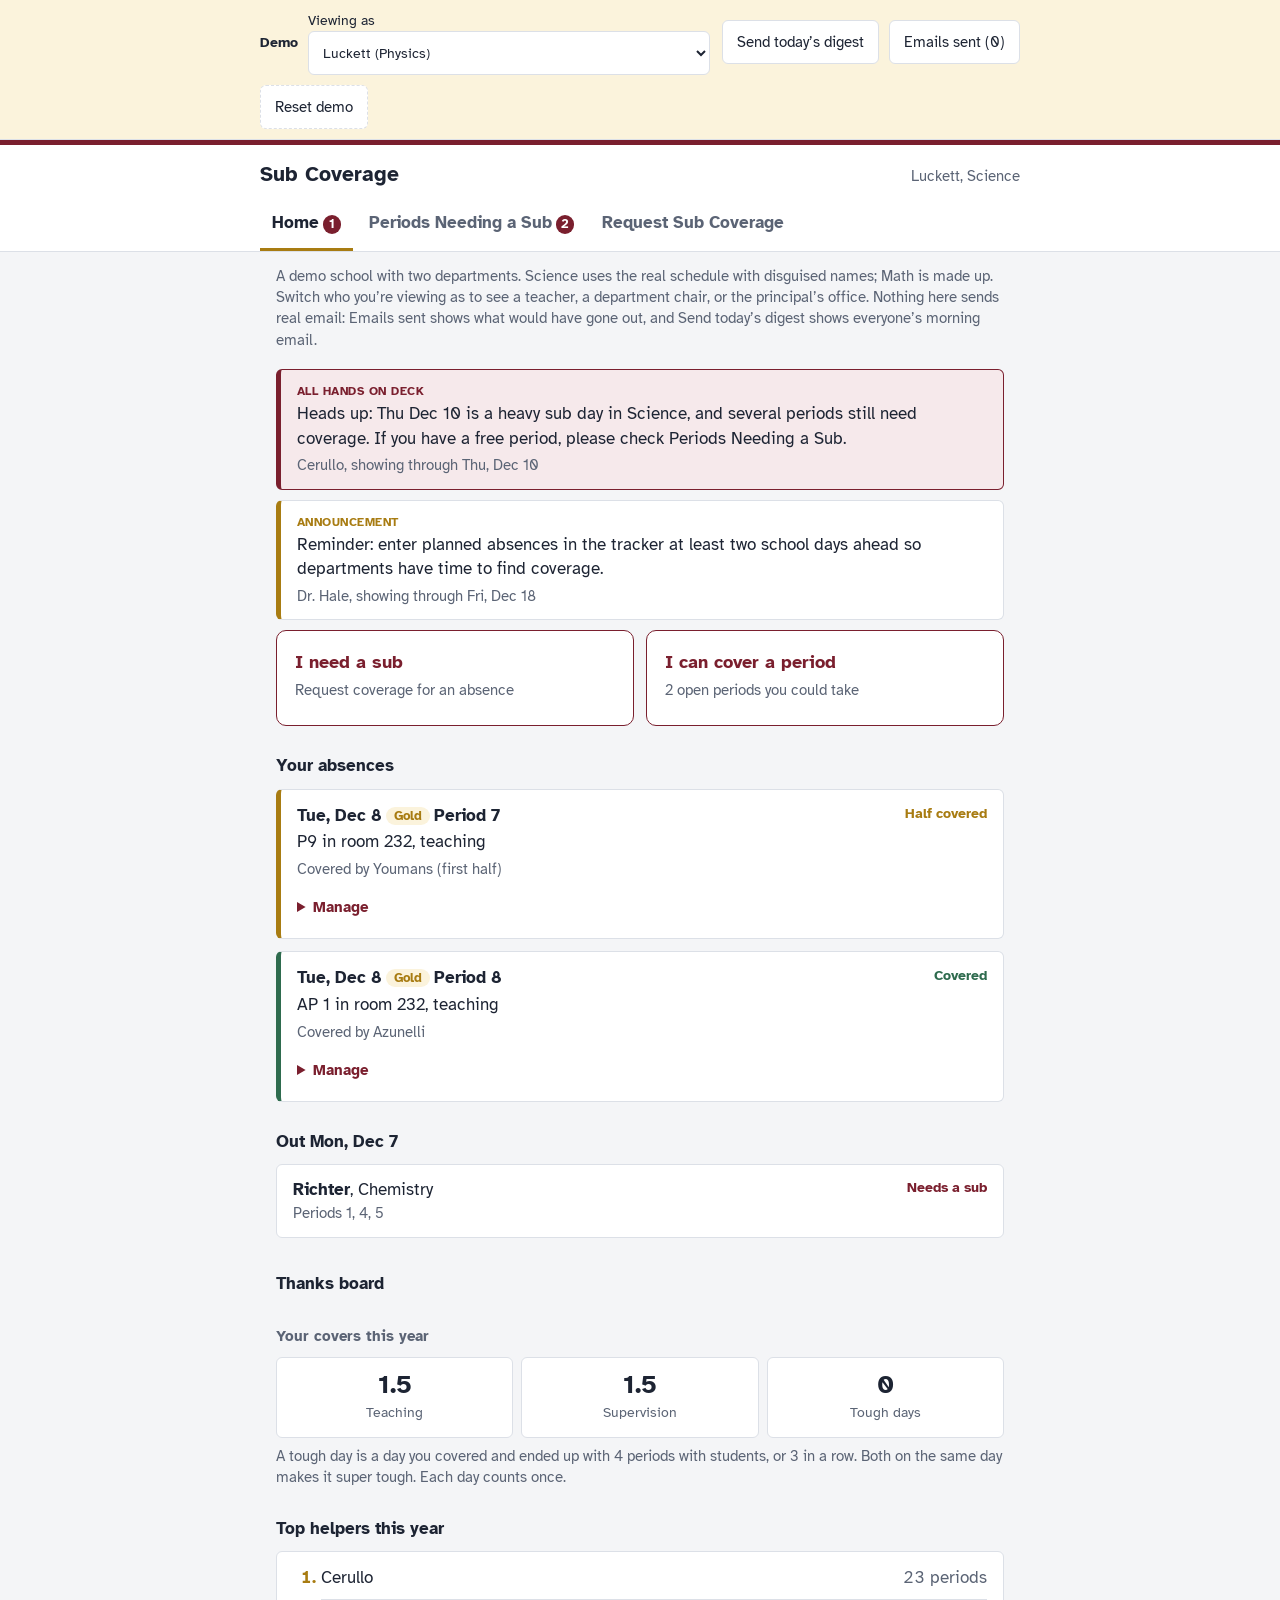
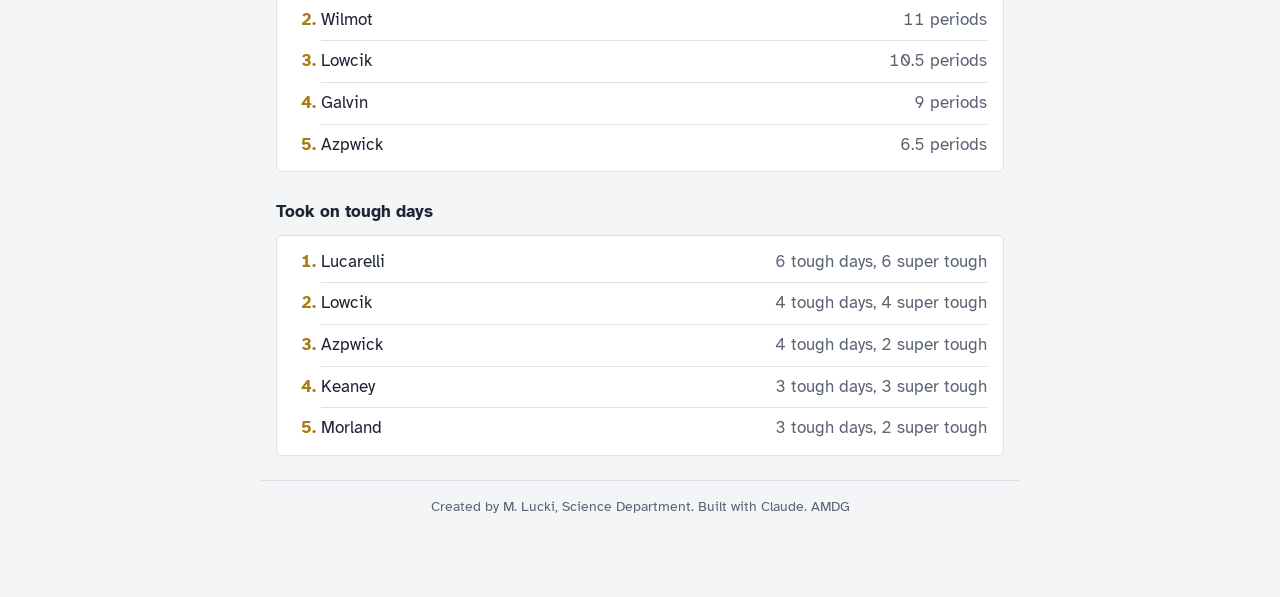
==== commit 952d58a0: "Update index.html" ====
--- a/sub-tracker/index.html
+++ b/sub-tracker/index.html
@@ -179,6 +179,44 @@
 td.n,th.n{text-align:right;font-variant-numeric:tabular-nums}
 tr.me td{background:var(--gold-soft);font-weight:700}
 .empty{color:var(--muted);background:var(--surface);border:1px dashed var(--line);border-radius:6px;padding:18px;text-align:center}
+/* Month calendar (admins): school days Monday to Friday */
+.monthbar{display:flex;align-items:center;justify-content:space-between;gap:8px;margin:4px 0 10px}
+.monthbar h2{margin:0;text-align:center;flex:1}
+.msum{color:var(--muted);font-size:.92rem;margin:0 0 10px}
+.mgrid{display:grid;grid-template-columns:repeat(5,minmax(0,1fr));gap:4px}
+.mgrid .wd{font-size:.8rem;color:var(--muted);text-align:center;font-weight:700;padding-bottom:2px}
+.mcell{display:flex;flex-direction:column;align-items:flex-start;gap:2px;min-height:78px;padding:6px 7px;border:1px solid var(--line);border-radius:6px;
+  background:var(--surface);text-align:left;font-size:.85rem;position:relative;min-width:0}
+.mcell.blank{border:0;background:none}
+.mcell .dn{font-weight:700;font-size:.95rem;line-height:1.1}
+.mcell .dt{position:absolute;top:6px;right:7px;font-size:.7rem;font-weight:700}
+.mcell .dt.maroon{color:var(--maroon)} .mcell .dt.gold{color:var(--gold)}
+.mcell .cnt{font-size:1.25rem;font-weight:700;line-height:1.1;margin-top:auto}
+.mcell .cnt small{font-size:.75rem;font-weight:400;color:var(--muted);margin-left:3px}
+.mcell .gap{font-size:.75rem;font-weight:700;color:var(--maroon);white-space:nowrap}
+.mcell.l1{background:#FBF3DC} .mcell.l2{background:#F4E2B0} .mcell.l3{background:#EBCD7C}
+.mcell.off{background:repeating-linear-gradient(45deg,var(--bg) 0 6px,var(--surface) 6px 12px);color:var(--muted)}
+.mcell.off .cnt{font-size:.75rem;font-weight:400}
+.mcell.past{opacity:.85}
+.mcell.today{box-shadow:inset 0 0 0 2px var(--ink)}
+.mcell[aria-pressed="true"]{box-shadow:inset 0 0 0 3px var(--maroon)}
+.mcell.needs::after{content:"";position:absolute;bottom:7px;right:7px;width:10px;height:10px;border-radius:50%;background:var(--maroon)}
+.mlegend{display:flex;flex-wrap:wrap;gap:12px;font-size:.82rem;color:var(--muted);margin:10px 0 0}
+.mlegend span{display:inline-flex;align-items:center;gap:6px}
+.mlegend i{display:inline-block;width:16px;height:16px;border-radius:4px;border:1px solid var(--line)}
+@media (max-width:560px){ .mcell{min-height:62px;padding:5px} .mcell .cnt small,.mcell .gap{display:none} .mcell .dt{top:5px;right:5px} }
+.dayview{margin-top:18px;background:var(--surface);border:1px solid var(--line);border-top:4px solid var(--gold);border-radius:6px;padding:14px 16px}
+.dayview h2{margin:0 0 4px}
+.dgroup{border-top:1px solid var(--line);padding:12px 0 6px}
+.dgroup:first-of-type{border-top:0}
+.dgroup .gh{display:flex;justify-content:space-between;gap:8px;flex-wrap:wrap;align-items:baseline;margin-bottom:6px}
+.drow{display:grid;grid-template-columns:3.2em 1fr;gap:4px 10px;padding:6px 0;border-top:1px dashed var(--line)}
+.drow:first-of-type{border-top:0}
+.drow .pn{font-weight:700;color:var(--muted)}
+.drow.wide{grid-template-columns:5.5em 1fr}
+.drow .cov{grid-column:2;font-size:.92rem}
+.drow .cov .bk{color:var(--muted)}
+.dnone{color:var(--muted);font-size:.9rem;padding:4px 0}
 #toast{position:fixed;left:50%;bottom:20px;transform:translateX(-50%);max-width:92%;background:var(--ink);color:var(--surface);
   padding:12px 18px;border-radius:8px;font-size:.95rem;display:none;z-index:9}
 #toast.err{background:var(--maroon)}
@@ -1253,6 +1291,28 @@
   return true;
 }
 
+/* ---------- Month calendar (admins) ---------- */
+
+// Every request in one month, past and future, grouped by date.
+// Chairs see their department's absences; masters see every department.
+function adminMonth(month) {
+  const st = state_();
+  const who = me_(st);
+  if (!who.admin) throw new Error('Only admins can see the month calendar.');
+  if (!/^\d{4}-\d{2}$/.test(month || '')) throw new Error('Pick a month.');
+  const cal = calendarMap_(), calendar = {};
+  Object.keys(cal).forEach(d => { if (d.indexOf(month) === 0) calendar[d] = cal[d]; });
+  const days = {};
+  st.slots
+    .filter(s => live_(s) && String(s.date).indexOf(month) === 0 && (who.master || deptOf_(st, s.requester) === who.me.dept))
+    .sort(bySlot_)
+    .forEach(s => {
+      const d = days[s.date] = days[s.date] || { date: s.date, day: s.day, slots: [] };
+      d.slots.push(slotView_(st, s, { requesterEmail: s.requester, signups: signupViews_(st, s) }));
+    });
+  return { month, today: today_(), calendar, days };
+}
+
 /* ---------- Daily reminders ---------- */
 
 function installDailyTrigger() {
@@ -1371,6 +1431,79 @@
 var DEMO_OFFICE={name:'Dr. Hale',dept:'Principal’s Office'};
 DEMO_OWNER='hale@demo.school';
 function demoEmail(name){return name.toLowerCase().replace(/^dr\.\s*/,'').replace(/[^a-z]/g,'')+'@demo.school';}
+/* ===== Sample past coverage: every school day from the 1st of last month to yesterday =====
+   Written straight into the Slots and Signups tabs (the app won't take requests for past dates).
+   A fixed random seed keeps it the same every time the demo loads. */
+var DEMO_SUB_NOTES=[
+  'Take attendance. Students work on the practice set in the class folder.',
+  'Attendance, then the video and guided notes posted in the class folder.',
+  'Attendance, then students finish the worksheet from yesterday. No lab equipment out.',
+  'Quiz today: hand out from the folder on the desk, collect at the bell. Phones in the caddy.',
+  'Attendance, then the review packet. Students may work in pairs.',
+  'Attendance, then reading and questions in the class folder. Goggles stay on the shelf.',
+  'Students take the unit test. Copies and extra pencils are on the front table.'
+];
+function demoHistory(cal){
+  var seed=2026; var rnd=function(){seed=(seed*16807)%2147483647; return (seed-1)/2147483646;};
+  var pick=function(a){return a[Math.floor(rnd()*a.length)];};
+  var today=today_(), past=cal.filter(function(c){return c[0]<today&&c[1]!=='No school';});
+  if(!past.length) return;
+  var st=state_(), tally={};
+  var chair={Science:demoEmail('Cerullo'),Math:demoEmail('K. Okafor')};
+  var pool=function(dep){return st.teachers.filter(function(t){return t.dept===dep&&t.active&&!t.noSchedule&&t.email;});};
+  var depts={Science:pool('Science'),Math:pool('Math')};
+  var classes=function(t,day){return CONFIG.DAYS[day].filter(function(p){var c=t.cells[p];
+    return kind_(c)==='busy'&&!isHelpLab_(c)&&!CONFIG.IGNORE_CODES.test(c.code);});};
+  var stamp=function(date,back){var x=dateObj_(date); x.setDate(x.getDate()-back);
+    return fmtDate_(x)+' '+pad2_(7+Math.floor(rnd()*9))+':'+pad2_(Math.floor(rnd()*60));};
+  // Two heavy days (retreat, field trip) to show what a crunch looks like
+  var heavy={}; heavy[past[Math.floor(past.length*0.3)][0]]=3; heavy[past[Math.floor(past.length*0.7)][0]]=2;
+  var carry={}; // a few absences run two or three days (a conference)
+  var slotRows=[], signRows=[];
+  past.forEach(function(c){
+    var date=c[0], day=c[1], next={};
+    ['Science','Math'].forEach(function(dep){
+      var r=rnd(), n=dep==='Science'?(r<.2?0:r<.5?1:r<.78?2:r<.93?3:4):(r<.35?0:r<.72?1:r<.93?2:3);
+      if(dep==='Science'&&heavy[date]) n+=heavy[date];
+      var out=depts[dep].filter(function(t){return carry[t.email];});
+      var others=depts[dep].filter(function(t){return !carry[t.email]&&classes(t,day).length;});
+      while(out.length<n&&others.length) out.push(others.splice(Math.floor(rnd()*others.length),1)[0]);
+      out.forEach(function(t){
+        var ps=classes(t,day); if(!ps.length) return;
+        if(carry[t.email]>1) next[t.email]=carry[t.email]-1; else if(!carry[t.email]&&rnd()<.12) next[t.email]=1+Math.floor(rnd()*2);
+        var reqId=newId_(), created=stamp(date,2+Math.floor(rnd()*8)), notes=pick(DEMO_SUB_NOTES);
+        var byChair=rnd()<.1;
+        ps.forEach(function(p){
+          var s={id:newId_(),requestId:reqId,created:created,requester:t.email,date:date,day:day,period:p,cls:t.cells[p].code,room:t.cells[p].detail,
+            type:rnd()<.3?'Supervision':'Teaching',notes:notes,status:'Open',createdBy:byChair?chair[dep]:t.email,signups:[]};
+          s.fill=fillState_(s); st.slots.push(s); st.slotById[s.id]=s; slotRows.push(s);
+        });
+      });
+    });
+    carry=next;
+    // Fill the day's periods: most get covered, a few are split, some are assigned by the chair
+    st.slots.filter(function(s){return s.date===date;}).sort(function(){return rnd()-.5;}).forEach(function(s){
+      if(rnd()<.04) return; // never picked up in the tracker
+      var dep=deptOf_(st,s.requester), cands=candidates_(st,s,tally,false), cross=false;
+      if(!cands.length){cands=candidates_(st,s,tally,true); cross=true;}
+      if(!cands.length) return;
+      var top=cands.slice(0,3), add=function(c,kind,assigned){
+        var t=teacherBy_(st,c.email), snap=kind==='Backup'?{}:snapshot_(st,t,s);
+        var g=Object.assign({id:newId_(),slotId:s.id,email:c.email,kind:kind,created:stamp(date,Math.floor(rnd()*3)),status:'Active',assignedBy:assigned&&c.email!==chair[dep]?chair[dep]:''},snap);
+        s.signups.push(g); s.fill=fillState_(s); signRows.push(g);
+        if(kind!=='Backup'){var x=tally[c.email]=tally[c.email]||{teaching:0,supervision:0}; x[s.type==='Supervision'?'supervision':'teaching']+=kind==='Full'?1:.5;}
+      };
+      var first=pick(top), assigned=cross||rnd()<.12;
+      if(top.length>1&&rnd()<.15){
+        add(first,'First half',assigned);
+        var rest=candidates_(st,s,tally,cross); if(rest.length) add(pick(rest.slice(0,3)),'Second half',assigned);
+      } else add(first,'Full',assigned);
+      if(rnd()<.1){var b=candidates_(st,s,tally,false); if(b.length) add(pick(b),'Backup',false);}
+    });
+  });
+  slotRows.forEach(function(s){appendRow_(TABLES.slots,s);});
+  signRows.forEach(function(g){appendRow_(TABLES.signups,g);});
+}
 function demoSeed(){
   DEMO_SS.sheets={}; DEMO_MAIL.length=0; SETTINGS_=null; for(var k in DEMO_PROPS) delete DEMO_PROPS[k];
   var cols=[2,3,4,5,6,8,9,10,11,12];
@@ -1388,12 +1521,20 @@
       active:DEMO_INACTIVE[t.name]?'No':'Yes',role:DEMO_ROLES[t.name]||'',dept:t.dept});
   });
   appendRow_(TABLES.roster,{num:99,name:DEMO_OFFICE.name,email:demoEmail(DEMO_OFFICE.name),subject:'',active:'Yes',role:'Master',dept:DEMO_OFFICE.dept});
-  // Calendar: alternating weekdays from 30 days ago to 60 days ahead
-  var day='Maroon', d=new Date(); d.setDate(d.getDate()-30); d.setHours(12);
-  var cal=[];
-  for(var i=0;i<90;i++){var wd=d.getDay(); if(wd>0&&wd<6){cal.push([fmtDate_(d),day]); day=day==='Maroon'?'Gold':'Maroon';} d.setDate(d.getDate()+1);}
+  // Calendar: alternating weekdays from the 1st of last month to 60 days ahead.
+  // The second Monday of last month is a day off, like a fall holiday.
+  var day='Maroon', d=new Date(); d.setHours(12); d.setDate(1); d.setMonth(d.getMonth()-1);
+  var end=new Date(); end.setDate(end.getDate()+60);
+  var cal=[], mondays=0, lastMonth=d.getMonth();
+  while(d<=end){var wd=d.getDay();
+    if(wd>0&&wd<6){
+      if(wd===1&&d.getMonth()===lastMonth&&++mondays===2) cal.push([fmtDate_(d),'No school']);
+      else {cal.push([fmtDate_(d),day]); day=day==='Maroon'?'Gold':'Maroon';}
+    }
+    d.setDate(d.getDate()+1);}
   cal.forEach(function(c){appendRow_(TABLES.calendar,{date:c[0],day:c[1]});});
-  var today=today_(), future=cal.filter(function(c){return c[0]>today;});
+  demoHistory(cal);
+  var today=today_(), future=cal.filter(function(c){return c[0]>today&&c[1]!=='No school';});
   var nextGold=future.filter(function(c){return c[1]==='Gold';}), nextMaroon=future.filter(function(c){return c[1]==='Maroon';});
   var as=function(n){DEMO_USER=demoEmail(n);};
   var periodsFor=function(n,dayType){var t=readSchedule_().find(function(x){return x.name===n;});
@@ -1421,7 +1562,7 @@
 Object.defineProperty(google.script,'run',{get:function(){
   var ok=function(){}, fail=function(){};
   var r={withSuccessHandler:function(f){ok=f;return r;},withFailureHandler:function(f){fail=f;return r;}};
-  ['getAppData','createRequest','signUp','cancelSignup','cancelSlot','assignBackup','adminAssign','nudge','adminPayroll','adminEmailPayroll','adminPostAnnouncement','adminRemoveAnnouncement'].forEach(function(n){
+  ['getAppData','createRequest','signUp','cancelSignup','cancelSlot','assignBackup','adminAssign','nudge','adminPayroll','adminEmailPayroll','adminMonth','adminPostAnnouncement','adminRemoveAnnouncement'].forEach(function(n){
     r[n]=function(){var a=arguments; setTimeout(function(){
       try{ SETTINGS_=null; var out=window[n].apply(null,a); ok(JSON.parse(JSON.stringify(out))); }catch(e){ fail(e); }
       if(window.demoAfterCall) demoAfterCall();
@@ -1433,6 +1574,7 @@
 </script>
 <script>
 
+let MONTH='', MDATA=null, MDAY='', MSORT='teacher';
 let D=null, TAB='home', REPORT=null, REPORT_MONTH='', OPENVIEW='list', DAYFILTER='', VIEWDEPT='All', CLAIM=null;
 let ANN={message:'',level:'Normal',until:'',email:false,dept:'All'};
 const newDay=()=>({date:'',day:'',sel:{}});
@@ -1516,7 +1658,7 @@
 
 function renderNav(){
   const tabs=[['home','Home',D.requests.filter(s=>!s.fill.filled).length],['open','Periods Needing a Sub',D.open.filter(s=>!s.mine.length).length],['request','Request Sub Coverage',0]];
-  if(D.admin) tabs.push(['admin','Admin',D.admin.needs.length]);
+  if(D.admin) tabs.push(['month','Calendar',0],['admin','Admin',D.admin.needs.length]);
   document.getElementById('nav').innerHTML=tabs.map(([k,l,n])=>
     `<button data-a="tab" data-id="${k}" aria-current="${TAB===k&&!CLAIM}">${l}${n?`<span class="badge">${n}</span>`:''}</button>`).join('');
 }
@@ -1724,6 +1866,86 @@
   return h;
 }
 
+/* ---------- Month calendar (admins) ---------- */
+const MONTHS=['January','February','March','April','May','June','July','August','September','October','November','December'];
+function shiftMonth(m,n){const [y,mo]=m.split('-').map(Number), d=new Date(y,mo-1+n,1); return d.getFullYear()+'-'+('0'+(d.getMonth()+1)).slice(-2);}
+function coverText(s,past){
+  const g=s.signups.filter(x=>x.kind!=='Backup'), bk=s.signups.filter(x=>x.kind==='Backup');
+  const nm=x=>esc(x.name)+(x.assigned?' (assigned)':'')+(D.me.master&&x.dept&&x.dept!==s.dept?' ('+esc(x.dept)+')':'');
+  const full=g.find(x=>x.kind==='Full'), a=g.find(x=>x.kind==='First half'), b=g.find(x=>x.kind==='Second half');
+  let t;
+  if(full) t=`<span class="ok">Covered</span> by ${nm(full)}`;
+  else if(a||b) t=`<span class="${a&&b?'ok':'needs'}">${a&&b?'Split':'Half covered'}</span>: 1st half ${a?nm(a):'<b>open</b>'}, 2nd half ${b?nm(b):'<b>open</b>'}`;
+  else t=`<span class="needs">${past?'Not covered in the tracker':'Needs a sub'}</span>`;
+  return t+(bk.length&&!s.fill.filled?` <span class="bk">· backup: ${bk.map(nm).join(', ')}</span>`:'');
+}
+function monthDay(date){
+  const d=MDATA.days[date]; const slots=d?d.slots.filter(s=>inView(s.dept)):[];
+  return {date, day:MDATA.calendar[date]||(d&&d.day)||'', slots,
+    people:slots.map(s=>s.requesterEmail).filter((e,i,a)=>a.indexOf(e)===i).length,
+    open:slots.filter(s=>!s.fill.filled).length};
+}
+function viewMonth(){
+  if(!MONTH) MONTH=D.today.slice(0,7);
+  let h='';
+  if(D.me.master) h+=`<div class="field"><label for="vdept">Department</label><select id="vdept" data-f="vdept"><option value="All">All departments</option>${D.admin.depts.map(x=>`<option ${VIEWDEPT===x?'selected':''}>${esc(x)}</option>`).join('')}</select></div>`;
+  const [y,mo]=MONTH.split('-').map(Number);
+  h+=`<div class="monthbar">${btn('‹ Prev','mshift','-1','','small')}<h2>${MONTHS[mo-1]} ${y}</h2>${btn('Next ›','mshift','1','','small')}</div>`;
+  if(!MDATA||MDATA.month!==MONTH){
+    if(!viewMonth.busy){viewMonth.busy=1; call('adminMonth',MONTH).then(r=>{viewMonth.busy=0;MDATA=r;if(TAB==='month')render();}).catch(()=>{viewMonth.busy=0;});}
+    return h+`<p class="hint">Loading the month…</p>`;
+  }
+  const today=MDATA.today, cells=[], last=new Date(y,mo,0).getDate();
+  let tot={people:0,periods:0,open:0,openPast:0};
+  for(let n=1;n<=last;n++){
+    const dt=new Date(y,mo-1,n), wd=dt.getDay(); if(wd===0||wd===6) continue;
+    const date=MONTH+'-'+('0'+n).slice(-2), m=monthDay(date);
+    if(!cells.length) for(let k=1;k<wd;k++) cells.push('<div class="mcell blank" aria-hidden="true"></div>');
+    tot.people+=m.people; tot.periods+=m.slots.length; if(date<today) tot.openPast+=m.open; else tot.open+=m.open;
+    if(m.day==='No school'&&!m.slots.length){cells.push(`<div class="mcell off"><span class="dn">${n}</span><span class="cnt">No school</span></div>`);continue;}
+    const lvl=m.people>=4?'l3':m.people>=2?'l2':m.people?'l1':'';
+    const label=`${fmtDate(date)}${m.day?', '+m.day:''}: ${m.people?plural(m.people,'teacher')+' out, '+plural(m.slots.length,'period'):'no absences'}${m.open?', '+m.open+(date<today?' not covered':' still need a sub'):''}`;
+    cells.push(`<button class="mcell ${lvl} ${date<today?'past':''} ${date===today?'today':''} ${m.open&&date>=today?'needs':''}" data-a="mday" data-id="${date}" aria-pressed="${MDAY===date}" aria-label="${esc(label)}">
+      <span class="dn">${n}</span>${m.day==='Maroon'||m.day==='Gold'?`<span class="dt ${m.day.toLowerCase()}">${m.day[0]}</span>`:''}
+      ${m.people?`<span class="cnt">${m.people}<small>out</small></span>`:''}${m.open?`<span class="gap">${m.open} ${date<today?'uncovered':'open'}</span>`:''}</button>`);
+  }
+  h+=`<p class="msum">${tot.people?`${plural(tot.people,'teacher absence')}, ${plural(tot.periods,'period')} to cover.`+
+      (tot.open?` <b class="needs">${tot.open} still ${tot.open===1?'needs':'need'} a sub.</b>`:'')+(tot.openPast?` ${tot.openPast} past ${tot.openPast===1?'period was':'periods were'} not covered in the tracker.`:'')
+      :'No planned absences this month.'} Tap a day for details.</p>`;
+  h+=`<div class="mgrid">${['Mon','Tue','Wed','Thu','Fri'].map(x=>`<div class="wd">${x}</div>`).join('')}${cells.join('')}</div>
+    <div class="mlegend"><span><i style="background:#FBF3DC"></i>1 out</span><span><i style="background:#F4E2B0"></i>2–3 out</span><span><i style="background:#EBCD7C"></i>4+ out</span>
+      <span><i style="border-radius:50%;background:var(--maroon);border-color:var(--maroon);width:10px;height:10px"></i>Still needs a sub</span><span>M / G = Maroon / Gold day</span></div>`;
+  if(MDAY&&MDAY.indexOf(MONTH)===0) h+=dayDetail(monthDay(MDAY));
+  return h;
+}
+function dayDetail(m){
+  const past=m.date<MDATA.today, covered=m.slots.length-m.open;
+  let h=`<section class="dayview" id="dayview"><h2>${fmtDate(m.date)}${m.day==='Maroon'||m.day==='Gold'?`<span class="day ${m.day.toLowerCase()}">${m.day}</span>`:''}</h2>`;
+  if(!m.slots.length) return h+`<p class="hint" style="margin:0">No planned absences${m.day==='No school'?' (no school)':''}.</p></section>`;
+  h+=`<p class="hint">${plural(m.people,'teacher')} out · ${plural(m.slots.length,'period')} · ${covered} covered${m.open?` · <b class="needs">${m.open} ${past?'not covered':'still '+(m.open===1?'needs':'need')+' a sub'}</b>`:''}</p>
+    <div class="actions" style="margin:0 0 6px"><div class="seg">${[['teacher','By teacher'],['period','By period']].map(([k,l])=>`<button data-a="msort" data-id="${k}" aria-pressed="${MSORT===k}">${l}</button>`).join('')}</div>
+    ${m.open&&!past?btn('Assign in Admin','tab','admin','','small'):''}</div>`;
+  if(MSORT==='teacher'){
+    const by={};
+    m.slots.forEach(s=>{(by[s.requesterEmail]=by[s.requesterEmail]||{name:s.requester,subject:s.requesterSubject,dept:s.dept,slots:[]}).slots.push(s);});
+    h+=Object.keys(by).map(k=>by[k]).sort((a,b)=>a.name.localeCompare(b.name)).map(t=>{
+      const open=t.slots.filter(s=>!s.fill.filled).length;
+      return `<div class="dgroup"><div class="gh"><b>${esc(t.name)}${t.subject?` <span class="meta">(${esc(t.subject)})</span>`:''}</b>${deptTag(t.dept)}
+        <span class="${open?'needs':'ok'}">${open?open+' open':'All covered'}</span></div>
+        ${t.slots.map(s=>`<div class="drow"><span class="pn">P${s.period}</span><span>${where(s.cls,s.room)}, ${esc(s.type.toLowerCase())}</span><span class="cov">${coverText(s,past)}</span></div>`).join('')}</div>`;
+    }).join('');
+  } else {
+    const ps=m.day==='Maroon'?[1,2,3,4,5]:m.day==='Gold'?[6,7,8,9,10]:m.slots.map(s=>s.period).filter((p,i,a)=>a.indexOf(p)===i);
+    h+=ps.map(p=>{
+      const list=m.slots.filter(s=>s.period===p).sort((a,b)=>a.requester.localeCompare(b.requester)), open=list.filter(s=>!s.fill.filled).length;
+      return `<div class="dgroup"><div class="gh"><b>Period ${p}</b>${list.length?`<span class="${open?'needs':'ok'}">${list.length===1?'1 class':list.length+' classes'}${open?', '+open+' open':', all covered'}</span>`:''}</div>
+        ${list.length?list.map(s=>`<div class="drow wide"><span class="pn">${esc(s.cls||'')}</span><span>${s.room?(/\d/.test(s.room)?'Room '+esc(s.room):esc(s.room))+', ':''}${esc(s.type.toLowerCase())}, for ${esc(s.requester)}${D.me.master&&VIEWDEPT==='All'&&s.dept?' ('+esc(s.dept)+')':''}</span><span class="cov">${coverText(s,past)}</span></div>`).join('')
+          :`<div class="dnone">Nothing to cover.</div>`}</div>`;
+    }).join('');
+  }
+  return h+`</section>`;
+}
+
 // Opened from a button in an email: confirm before signing up (email scanners sometimes "click" links)
 function viewClaim(){
   const c=CLAIM, s=D.open.find(x=>x.id===c.slot);
@@ -1747,10 +1969,10 @@
     document.getElementById('view').innerHTML=`<div class="empty">Your account (${esc(D.email||'unknown')}) isn’t on the roster yet. Ask whoever manages the tracker to add your school email to the Roster tab.</div>`;
     return;
   }
-  if(TAB==='admin'&&!D.admin) TAB='home';
+  if((TAB==='admin'||TAB==='month')&&!D.admin) TAB='home';
   document.getElementById('who').textContent=D.me.name+(D.me.dept?', '+D.me.dept:'')+(D.me.master?' (master)':D.me.admin?' (admin)':'');
   renderNav();
-  document.getElementById('view').innerHTML=CLAIM?viewClaim():({home:viewHome,open:viewOpen,request:viewRequest,admin:viewAdmin}[TAB]||viewHome)();
+  document.getElementById('view').innerHTML=CLAIM?viewClaim():({home:viewHome,open:viewOpen,request:viewRequest,month:viewMonth,admin:viewAdmin}[TAB]||viewHome)();
 }
 function load(){call('getAppData').then(d=>{D=d;render();});}
 // Email buttons open the app with ?claim=<id>&kind=<kind>
@@ -1766,7 +1988,10 @@
   const el=e.target.closest('[data-a]'); if(!el) return;
   const a=el.dataset.a, id=el.dataset.id, arg=el.dataset.arg;
   const set=d=>{D=d;render();};
-  if(a==='tab'){TAB=id;DAYFILTER='';CLAIM=null;render();window.scrollTo(0,0);}
+  if(a==='tab'){TAB=id;DAYFILTER='';CLAIM=null;if(id==='month')MDATA=null;render();window.scrollTo(0,0);}
+  else if(a==='mshift'){MONTH=shiftMonth(MONTH,Number(id));MDATA=null;MDAY='';render();}
+  else if(a==='mday'){MDAY=MDAY===id?'':id;render();const v=document.getElementById('dayview');if(v&&MDAY)v.scrollIntoView({behavior:'smooth',block:'start'});}
+  else if(a==='msort'){MSORT=id;render();}
   else if(a==='claimgo'){call('signUp',id,arg).then(d=>{CLAIM=null;TAB='home';set(d);window.scrollTo(0,0);toast(arg==='Backup'?'You’re a backup for this period. Thanks!':'You’re signed up. Thanks!');}).catch(()=>{});}
   else if(a==='claimdone'){CLAIM=null;TAB=id||'home';render();window.scrollTo(0,0);}
   else if(a==='signup'){call('signUp',id,arg).then(d=>{set(d);toast(arg==='Backup'?'You’re a backup for this period.':'Signed up. Thanks!');});}
